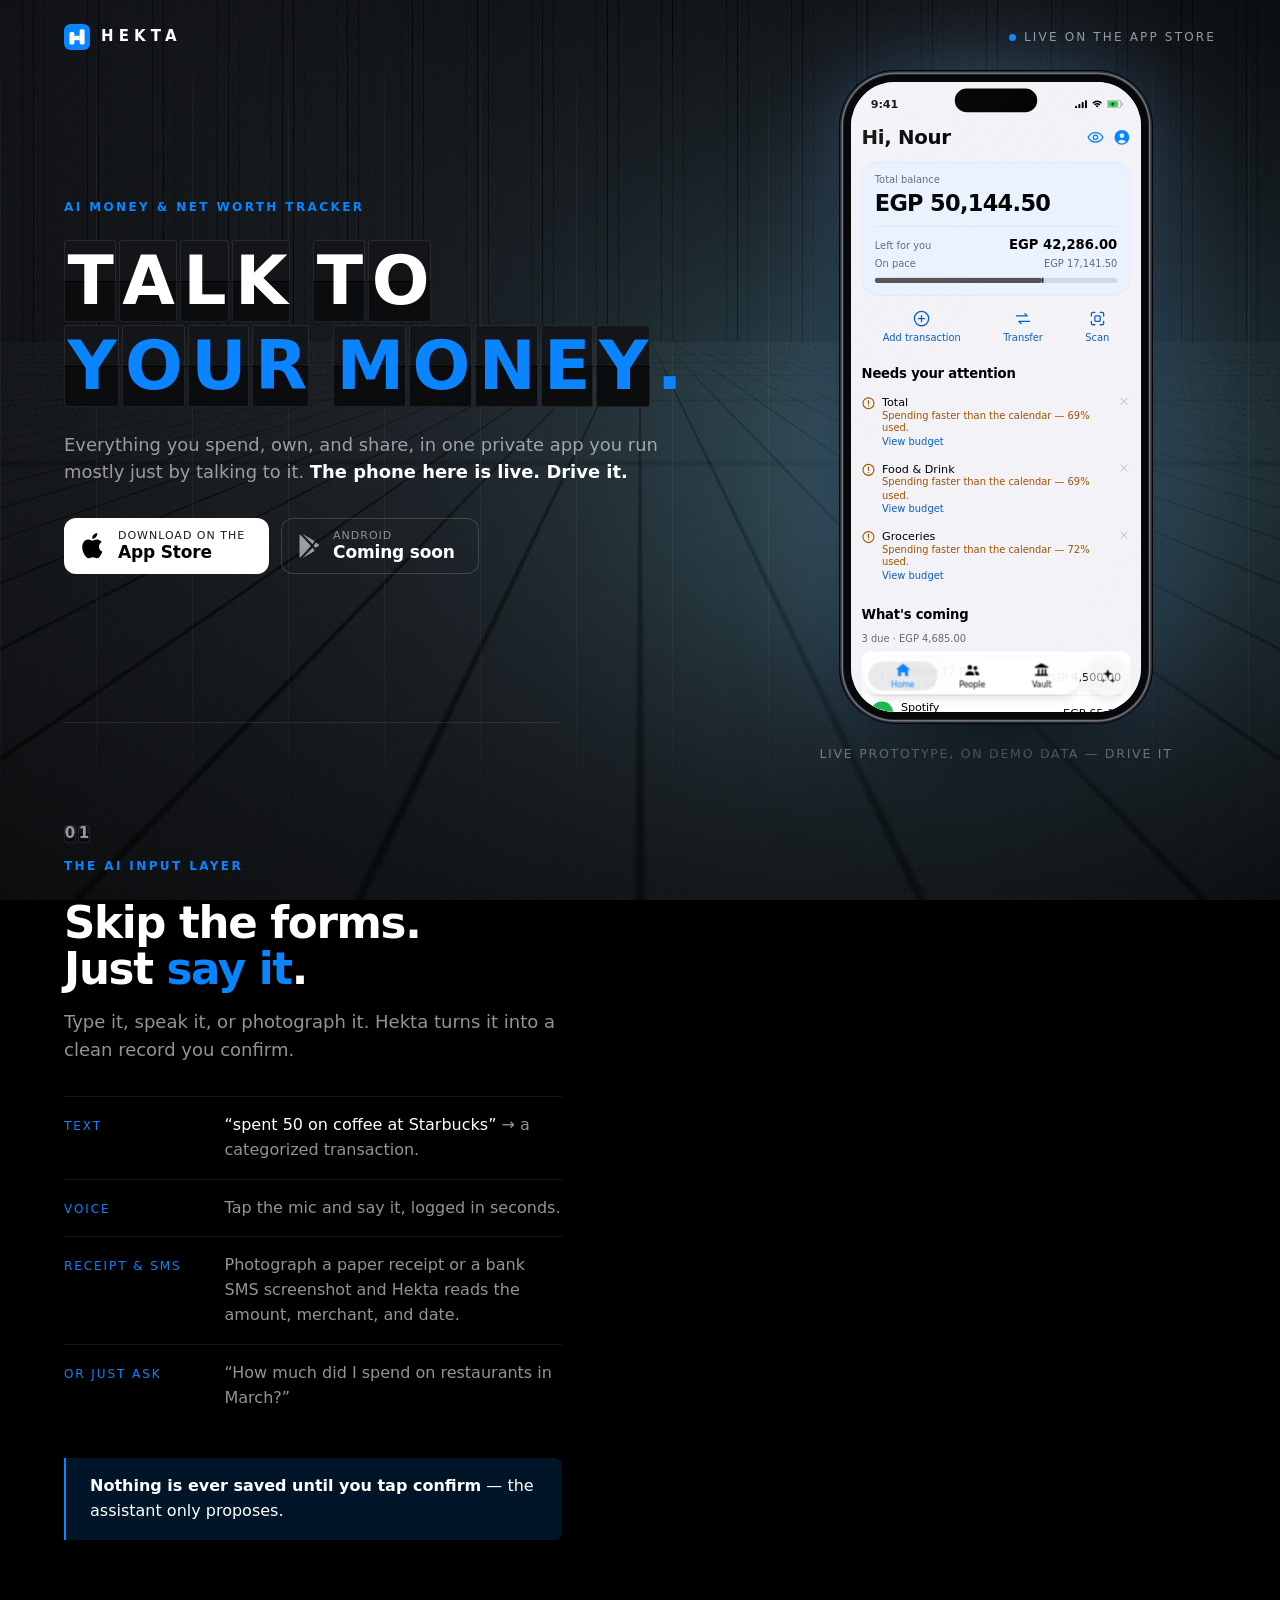
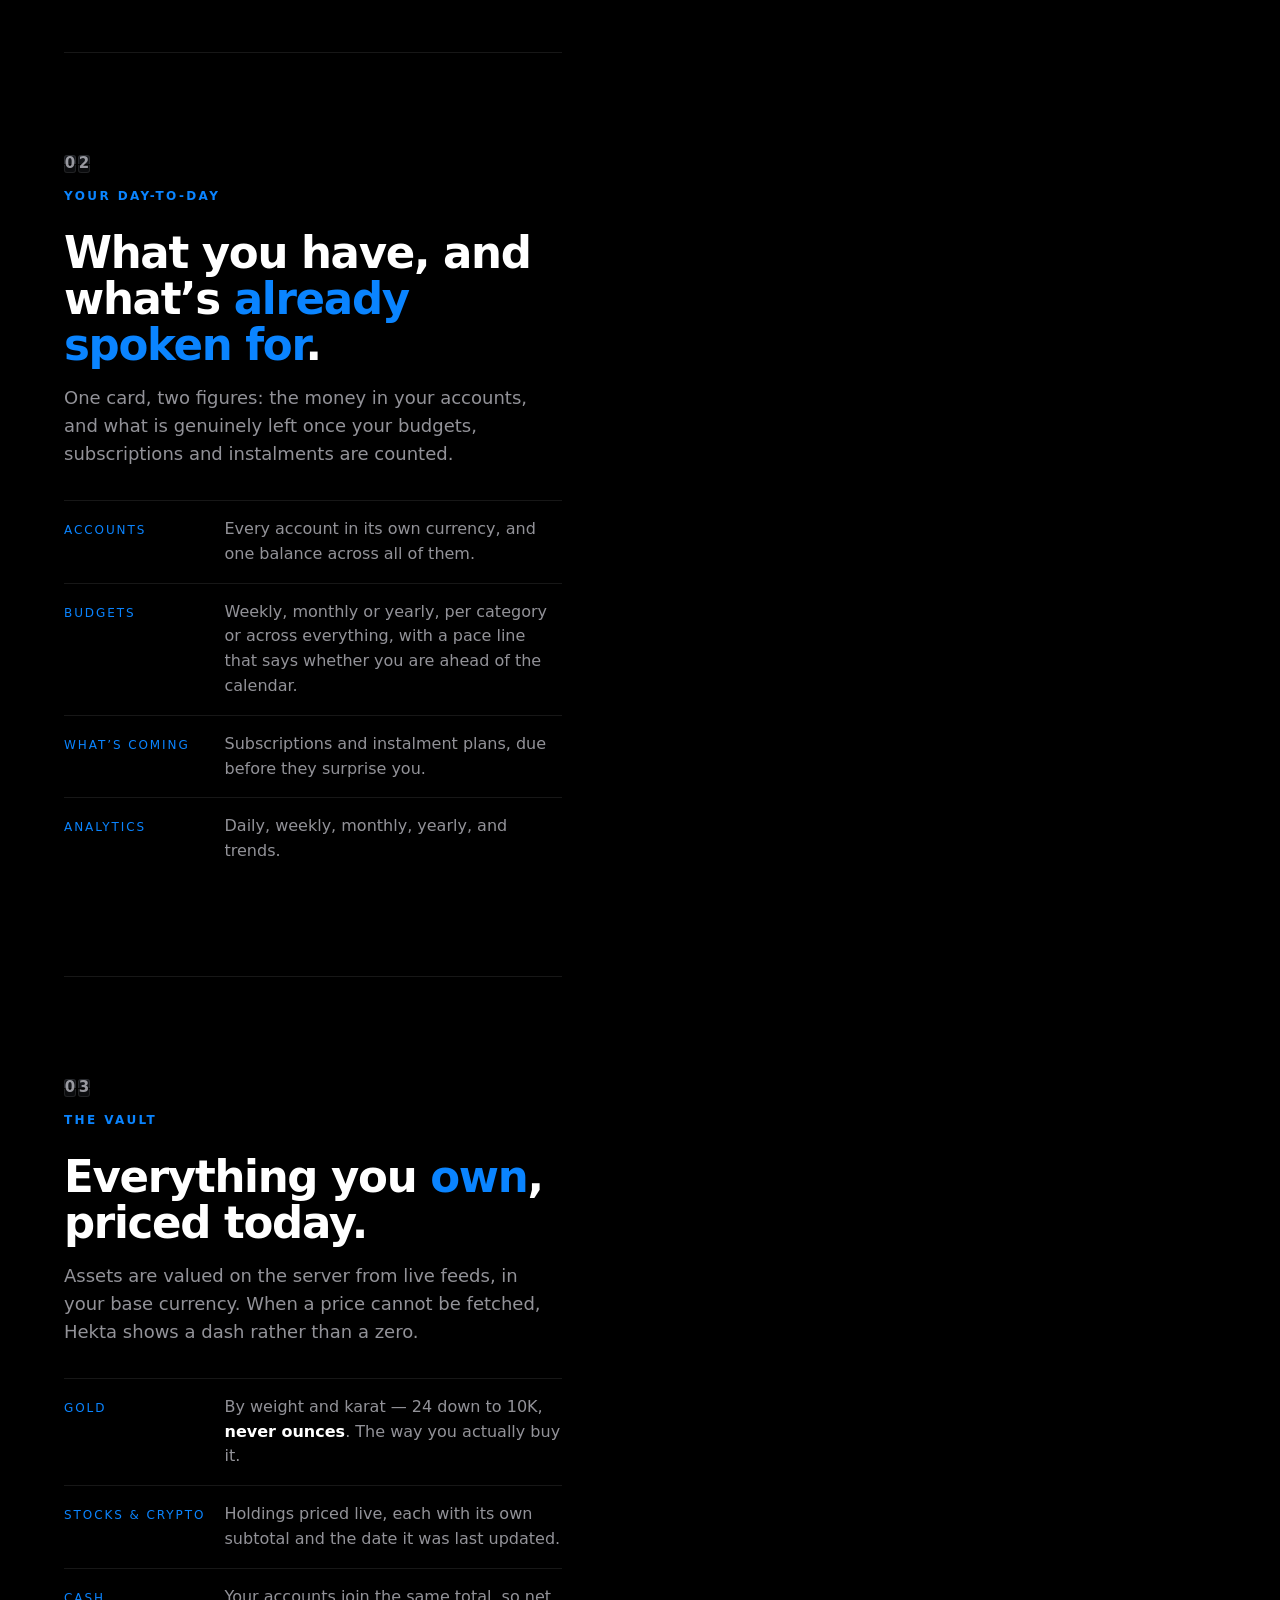
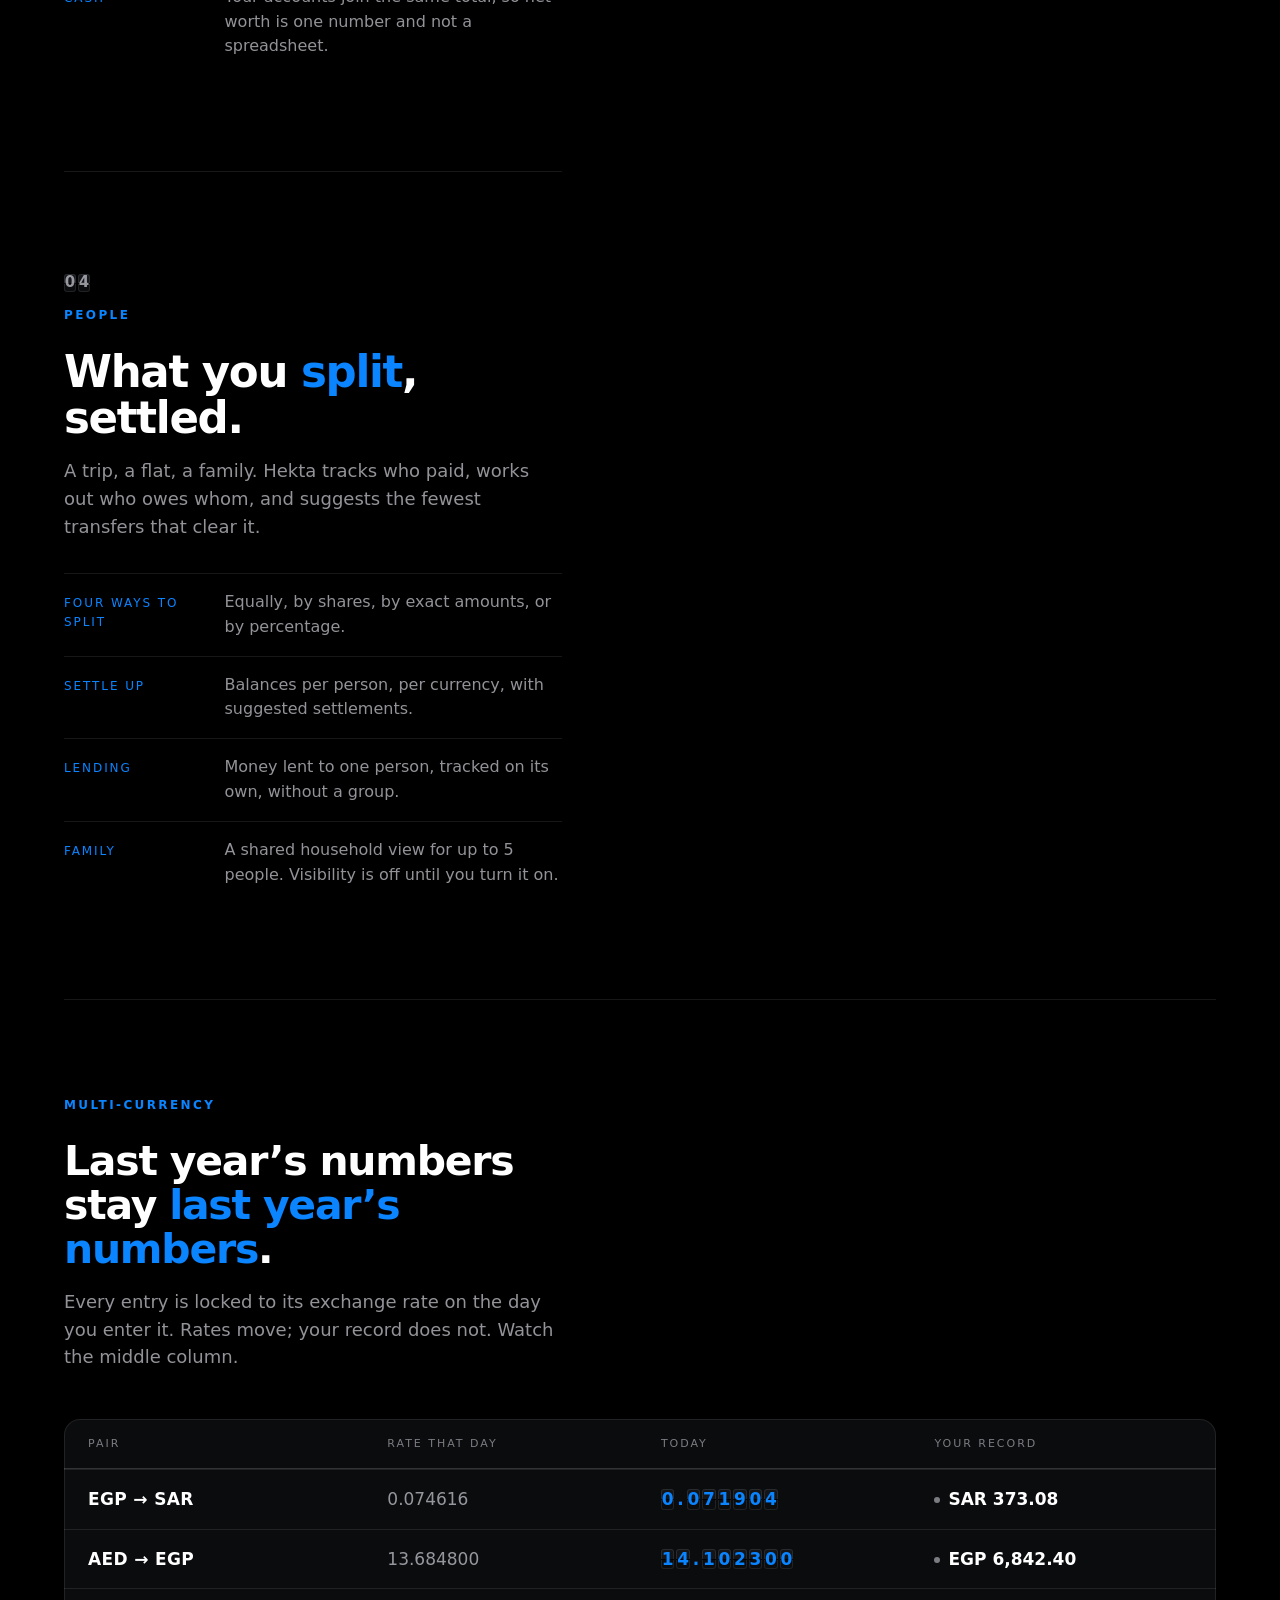
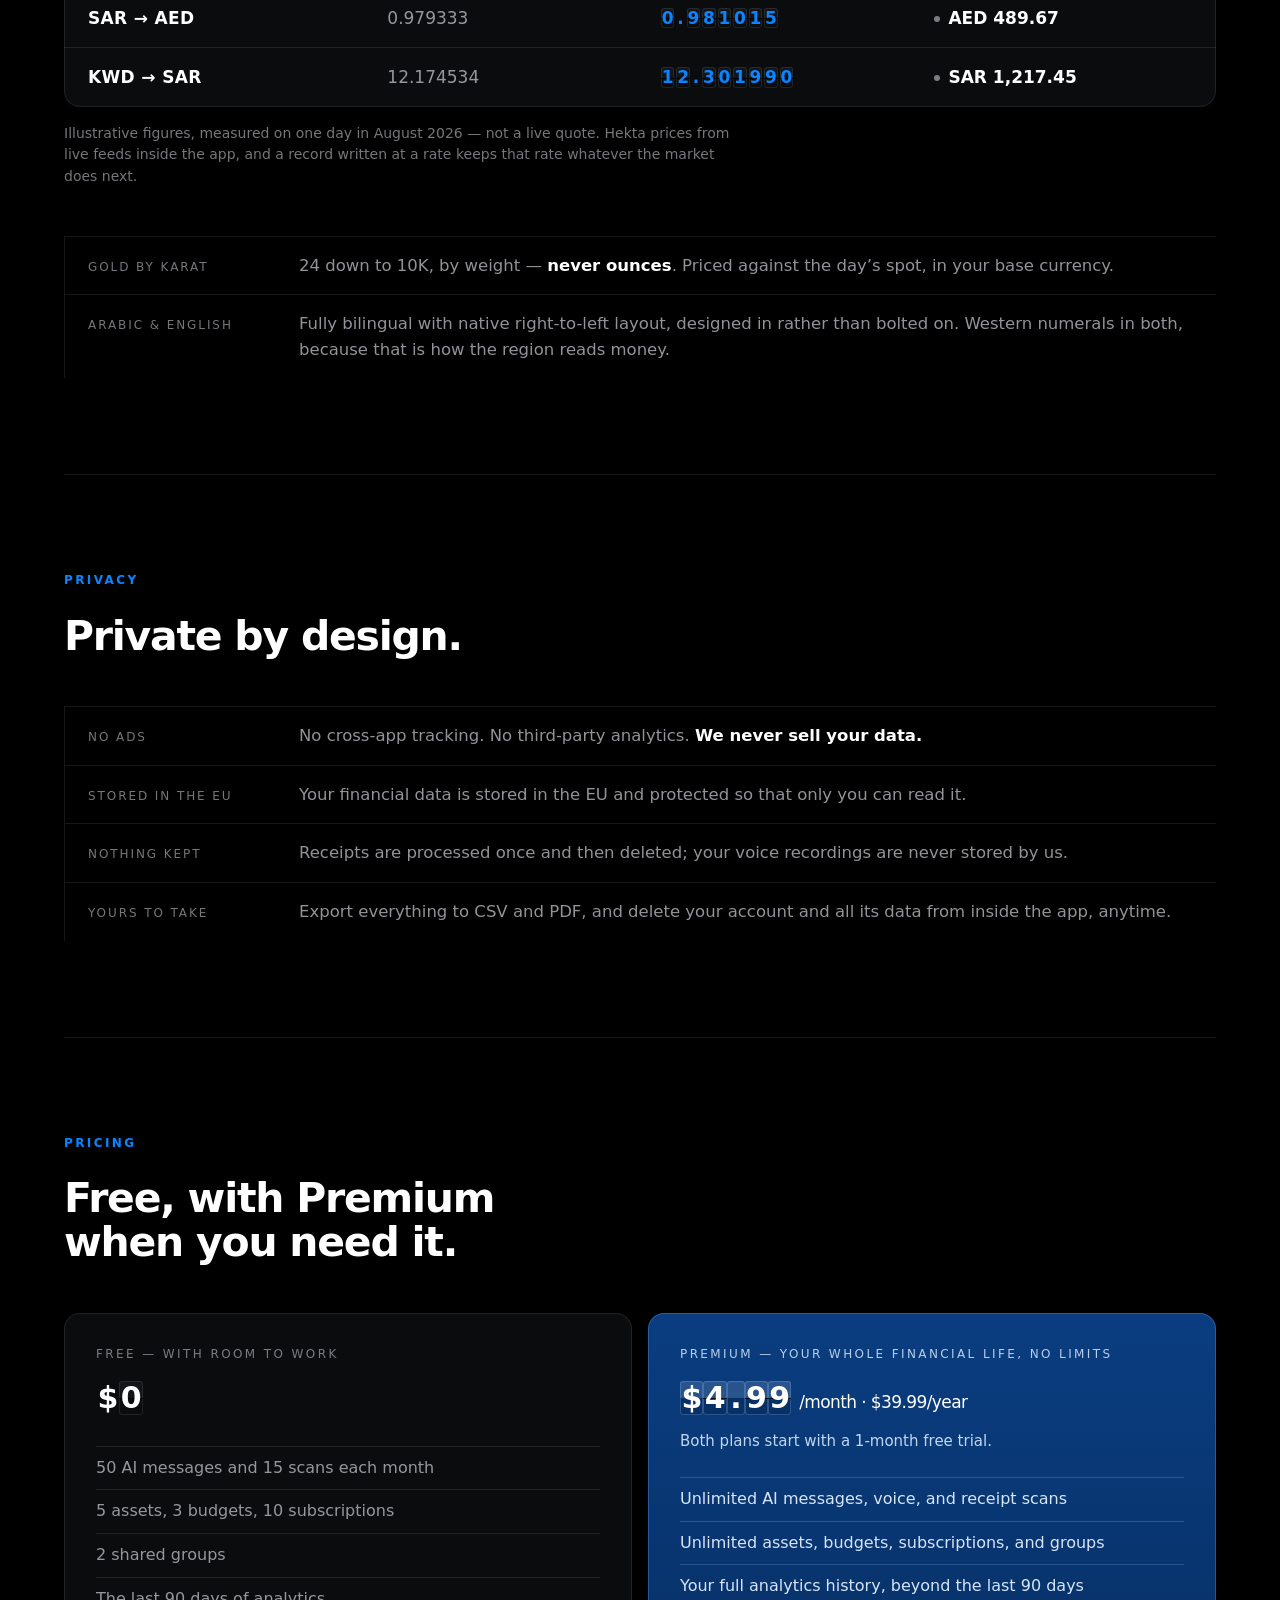
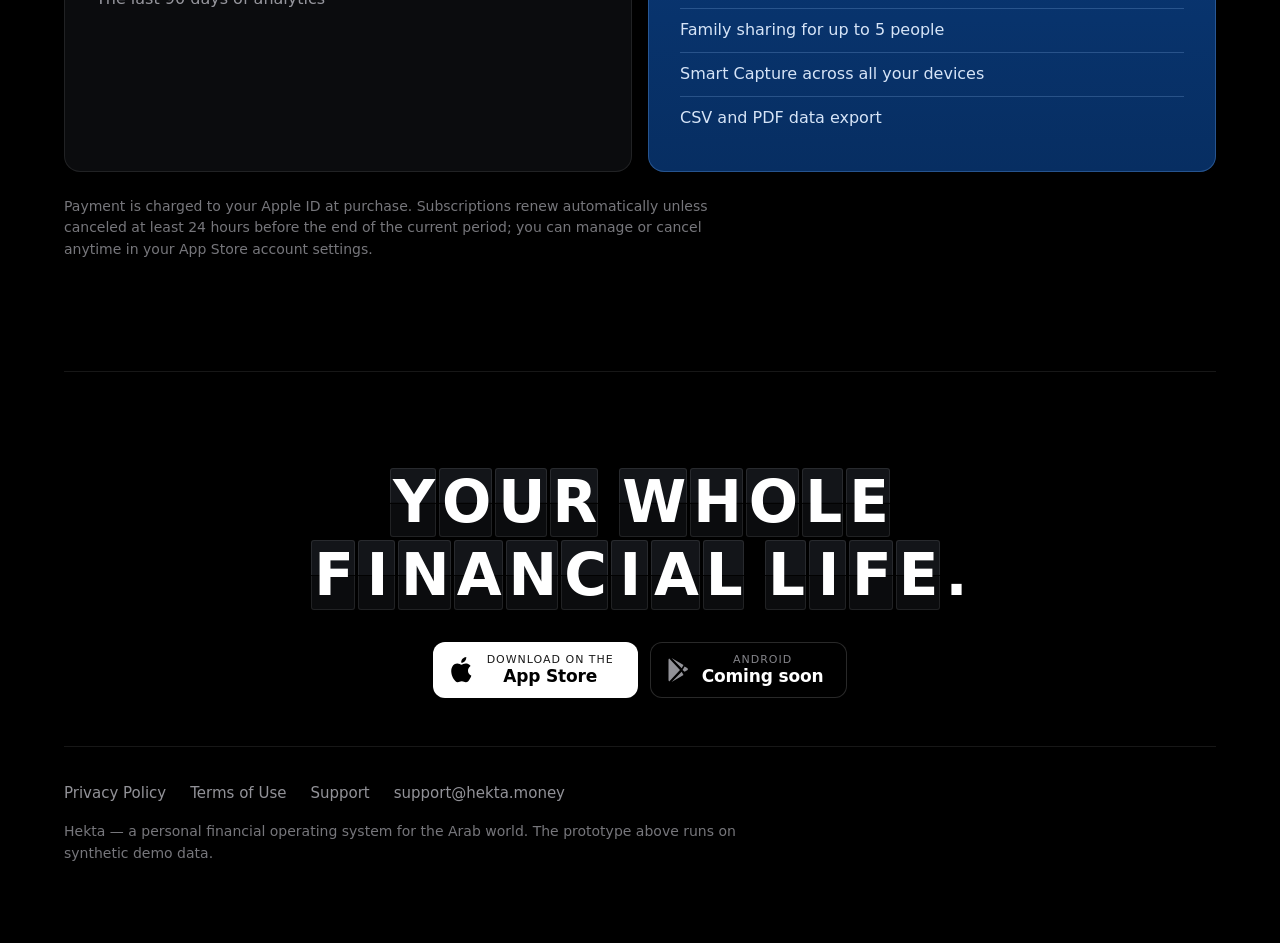
==== index.html @ b8cf731d "The hekta.money marketing site Static build of the landing page: the rate-board stage, the WebGL env" ====
<!DOCTYPE html>
<html lang="en" dir="ltr">
<head>
<meta charset="utf-8">
<meta name="viewport" content="width=device-width, initial-scale=1, viewport-fit=cover">
<title>Hekta — AI money &amp; net worth tracker</title>
<meta name="description" content="Log money by text, voice, or receipt scan. Track spending, gold, stocks, crypto, and net worth in one private app — bilingual Arabic &amp; English, no ads, no tracking.">
<meta name="theme-color" content="#000000">
<link rel="canonical" href="https://hekta.money/">

<!-- The mark is drawn, not linked: coordinates measured off assets/hekta-appicon-1024.png
     (stems 214,317 195x493 and 616,203 194x607 — the right stem really is 114 units
     taller than the left; that asymmetry is the mark, do not "fix" it). -->
<link rel="icon" type="image/svg+xml" href="data:image/svg+xml,%3Csvg xmlns="http://www.w3.org/2000/svg" viewBox="0 0 1024 1024"%3E%3Crect width="1024" height="1024" rx="228" fill="%230A84FF"/%3E%3Cg fill="%23fff"%3E%3Crect x="214" y="317" width="195" height="493" rx="66"/%3E%3Crect x="616" y="203" width="194" height="607" rx="66"/%3E%3Crect x="404" y="466" width="216" height="172"/%3E%3C/g%3E%3C/svg%3E">
<link rel="apple-touch-icon" href="apple-touch-icon.png">

<meta property="og:type" content="website">
<meta property="og:site_name" content="Hekta">
<meta property="og:url" content="https://hekta.money/">
<meta property="og:title" content="Hekta — AI money &amp; net worth tracker">
<meta property="og:description" content="Everything you spend, own, and share, in one private app you run mostly just by talking to it.">
<meta property="og:image" content="https://hekta.money/og.png">
<meta property="og:image:width" content="1200">
<meta property="og:image:height" content="630">
<meta property="og:image:alt" content="Talk to your money — Hekta, on the App Store.">
<meta name="twitter:card" content="summary_large_image">

<link rel="stylesheet" href="tokens.css">
<link rel="stylesheet" href="styles.css">
<link rel="stylesheet" href="app.css">
</head>
<body>
<!--
  THESIS: the phone stands inside a place, not in a void. This page refuses the fintech
  default — a device floating over one blue glow above three feature cards.
  OWN-WORLD: a currency rate board. Near-black metal, engraved column rules, split-flap
  cells, one blue (#0A84FF) owning whole bands. One typeface: the system stack; the
  signage voice comes from cell geometry, not a display face.
  STORY: this is a money app you run by talking to it — drive it here, then install it.
  FIRST VIEWPORT: board ground; flap headline resolving once, top-left; the live phone
  centre-right, lighting the board it stands on; App Store link and an inert Google Play
  plate beneath the headline.
  FORM: rate board, #2 of seven derived worlds; owner-pinned after declining a menu.
  FINISH: unreviewed and undocumented is unfinished; this build ends with the finish
  review, the verdict, and DESIGN.md.
-->

<a class="skip" href="#main">Skip to content</a>

<div class="stage" aria-hidden="true">
  <canvas class="stage__canvas" id="stage-canvas"></canvas>
  <div class="stage__rules"></div>
</div>

<div class="page">
<header class="wrap masthead">
  <span class="wordmark"><svg class="mark" width="26" height="26" viewBox="0 0 1024 1024" aria-hidden="true"><rect width="1024" height="1024" rx="228" fill="#0A84FF"/><g fill="#fff"><rect x="214" y="317" width="195" height="493" rx="66"/><rect x="616" y="203" width="194" height="607" rx="66"/><rect x="404" y="466" width="216" height="172"/></g></svg>Hekta</span>
  <span class="masthead__meta"><span class="live-dot"></span>Live on the App Store</span>
</header>

<main id="main">

  <!-- ── the showcase: hero copy + story, with the phone sticky beside it ── -->
  <section class="wrap showcase">

    <div class="hero-block">
      <p class="eyebrow">AI money &amp; net worth tracker</p>

      <h1 class="flap">
        <span class="flap__line">TALK TO</span>
        <span class="flap__line" data-accent-from="0">YOUR MONEY.</span>
      </h1>

      <p class="hero__lede">
        Everything you spend, own, and share, in one private app you run mostly just by
        talking to it. <strong>The phone here is live. Drive it.</strong>
      </p>

      <div class="plates">
        <a class="plate plate--store" href="https://apps.apple.com/app/id6778138657">
          <svg width="26" height="30" viewBox="0 0 24 28" fill="currentColor" aria-hidden="true"><path d="M17.6 14.8c0-3 2.4-4.4 2.5-4.5-1.4-2-3.5-2.3-4.2-2.3-1.8-.2-3.5 1-4.4 1s-2.3-1-3.8-1c-2 0-3.8 1.1-4.8 2.9-2 3.5-.5 8.8 1.5 11.7 1 1.4 2.1 3 3.6 2.9 1.5-.1 2-.9 3.8-.9s2.3.9 3.8.9c1.6 0 2.6-1.4 3.5-2.9 1.1-1.6 1.6-3.2 1.6-3.3-.1 0-3.1-1.2-3.1-4.5ZM14.8 5.6c.8-1 1.3-2.4 1.2-3.8-1.2 0-2.7.8-3.5 1.8-.8.9-1.4 2.3-1.2 3.7 1.3.1 2.7-.7 3.5-1.7Z"/></svg>
          <span><span class="plate__sub">Download on the</span><span class="plate__main">App Store</span></span>
        </a>
        <span class="plate plate--soon">
          <svg width="24" height="26" viewBox="0 0 24 26" fill="currentColor" aria-hidden="true"><path d="M3.2 1.6a1.6 1.6 0 0 0-.7 1.3v20.2c0 .5.3 1 .7 1.3L14 13 3.2 1.6Zm12.5 9.7L5.6 1.1l11.9 6.8-1.8 3.4Zm0 3.4 1.8 3.4-11.9 6.8 10.1-10.2Zm2.9-5.3 2.6 1.5c.9.5.9 1.9 0 2.4l-2.6 1.5L16.6 13l2-3.6Z"/></svg>
          <span><span class="plate__sub">Android</span><span class="plate__main">Coming soon</span></span>
        </span>
      </div>
    </div>


    <div class="showcase__story">

      <!-- 01 — the AI input layer -->
      <section class="story" id="talk" data-screen="assistant">
        <span class="story__no" data-flap>01</span>
        <p class="story__eyebrow">The AI input layer</p>
        <h2>Skip the forms.<br>Just <em>say it</em>.</h2>
        <p class="story__lede">
          Type it, speak it, or photograph it. Hekta turns it into a clean record you confirm.
        </p>
        <ul class="entries">
          <li>
            <dfn>Text</dfn>
            <p><span class="quote">&#8220;spent 50 on coffee at Starbucks&#8221;</span> &#8594; a categorized transaction.</p>
          </li>
          <li>
            <dfn>Voice</dfn>
            <p>Tap the mic and say it, logged in seconds.</p>
          </li>
          <li>
            <dfn>Receipt &amp; SMS</dfn>
            <p>Photograph a paper receipt or a bank SMS screenshot and Hekta reads the amount, merchant, and date.</p>
          </li>
          <li>
            <dfn>Or just ask</dfn>
            <p>&#8220;How much did I spend on restaurants in March?&#8221;</p>
          </li>
        </ul>
        <p class="pin"><strong>Nothing is ever saved until you tap confirm</strong> &mdash; the assistant only proposes.</p>
      </section>

      <!-- 02 — daily money -->
      <section class="story" id="daily" data-screen="home">
        <span class="story__no" data-flap>02</span>
        <p class="story__eyebrow">Your day-to-day</p>
        <h2>What you have, and what&#8217;s <em>already spoken for</em>.</h2>
        <p class="story__lede">
          One card, two figures: the money in your accounts, and what is genuinely left once
          your budgets, subscriptions and instalments are counted.
        </p>
        <ul class="entries">
          <li>
            <dfn>Accounts</dfn>
            <p>Every account in its own currency, and one balance across all of them.</p>
          </li>
          <li>
            <dfn>Budgets</dfn>
            <p>Weekly, monthly or yearly, per category or across everything, with a pace line that says whether you are ahead of the calendar.</p>
          </li>
          <li>
            <dfn>What&#8217;s coming</dfn>
            <p>Subscriptions and instalment plans, due before they surprise you.</p>
          </li>
          <li>
            <dfn>Analytics</dfn>
            <p>Daily, weekly, monthly, yearly, and trends.</p>
          </li>
        </ul>
      </section>

      <!-- 03 — net worth -->
      <section class="story" id="own" data-screen="vault">
        <span class="story__no" data-flap>03</span>
        <p class="story__eyebrow">The Vault</p>
        <h2>Everything you <em>own</em>, priced today.</h2>
        <p class="story__lede">
          Assets are valued on the server from live feeds, in your base currency. When a price
          cannot be fetched, Hekta shows a dash rather than a zero.
        </p>
        <ul class="entries">
          <li>
            <dfn>Gold</dfn>
            <p>By weight and karat &mdash; 24 down to 10K, <strong>never ounces</strong>. The way you actually buy it.</p>
          </li>
          <li>
            <dfn>Stocks &amp; crypto</dfn>
            <p>Holdings priced live, each with its own subtotal and the date it was last updated.</p>
          </li>
          <li>
            <dfn>Cash</dfn>
            <p>Your accounts join the same total, so net worth is one number and not a spreadsheet.</p>
          </li>
        </ul>
      </section>

      <!-- 04 — shared -->
      <section class="story" id="split" data-screen="people">
        <span class="story__no" data-flap>04</span>
        <p class="story__eyebrow">People</p>
        <h2>What you <em>split</em>, settled.</h2>
        <p class="story__lede">
          A trip, a flat, a family. Hekta tracks who paid, works out who owes whom, and
          suggests the fewest transfers that clear it.
        </p>
        <ul class="entries">
          <li>
            <dfn>Four ways to split</dfn>
            <p>Equally, by shares, by exact amounts, or by percentage.</p>
          </li>
          <li>
            <dfn>Settle up</dfn>
            <p>Balances per person, per currency, with suggested settlements.</p>
          </li>
          <li>
            <dfn>Lending</dfn>
            <p>Money lent to one person, tracked on its own, without a group.</p>
          </li>
          <li>
            <dfn>Family</dfn>
            <p>A shared household view for up to 5 people. Visibility is off until you turn it on.</p>
          </li>
        </ul>
      </section>

    </div>

    <div class="showcase__device">
      <div class="device-mount">
        <div class="device">
          <div class="device__screen">
            <div class="app" id="app">
              <noscript>
                <p style="padding:24px;font-size:15px;line-height:1.5">
                  The interactive prototype needs JavaScript. Hekta itself does not.
                  <a href="https://apps.apple.com/app/id6778138657">Download it from the App Store</a>.
                </p>
              </noscript>
            </div>
            <div class="device__gloss"></div>
          </div>
        </div>
      </div>
      <p class="device__caption" id="device-caption">Live prototype — tap the tabs</p>
    </div>

  </section>

  <!-- ── the rate board ──────────────────────────────────────────────────────
       The one product rule nothing else on this page can show: a record keeps the
       rate it was written at. The pairs and their values are the real measured
       results from the 2026-08-17 triangulation fix recorded in CLAUDE.md — one
       day's measurements, not a feed, which the caption says out loud. -->
  <section class="wrap band board" id="rates">
    <div class="band__head">
      <p class="kicker">Multi-currency</p>
      <h2>Last year&#8217;s numbers stay <em>last year&#8217;s numbers</em>.</h2>
      <p class="band__lede">
        Every entry is locked to its exchange rate on the day you enter it. Rates move;
        your record does not. Watch the middle column.
      </p>
    </div>

    <div class="rateboard" role="table" aria-label="How a locked rate behaves when the market moves">
      <div class="rateboard__head" role="row">
        <span role="columnheader">Pair</span>
        <span role="columnheader">Rate that day</span>
        <span role="columnheader">Today</span>
        <span role="columnheader">Your record</span>
      </div>

      <div class="raterow" role="row">
        <span class="raterow__pair" role="cell">EGP &#8594; SAR</span>
        <span class="raterow__then" role="cell">0.074616</span>
        <span class="raterow__now" role="cell" data-flap data-flap-to="0.071904">0.074616</span>
        <span class="raterow__rec" role="cell">SAR 373.08</span>
      </div>
      <div class="raterow" role="row">
        <span class="raterow__pair" role="cell">AED &#8594; EGP</span>
        <span class="raterow__then" role="cell">13.684800</span>
        <span class="raterow__now" role="cell" data-flap data-flap-to="14.102300">13.684800</span>
        <span class="raterow__rec" role="cell">EGP 6,842.40</span>
      </div>
      <div class="raterow" role="row">
        <span class="raterow__pair" role="cell">SAR &#8594; AED</span>
        <span class="raterow__then" role="cell">0.979333</span>
        <span class="raterow__now" role="cell" data-flap data-flap-to="0.981015">0.979333</span>
        <span class="raterow__rec" role="cell">AED 489.67</span>
      </div>
      <div class="raterow" role="row">
        <span class="raterow__pair" role="cell">KWD &#8594; SAR</span>
        <span class="raterow__then" role="cell">12.174534</span>
        <span class="raterow__now" role="cell" data-flap data-flap-to="12.301990">12.174534</span>
        <span class="raterow__rec" role="cell">SAR 1,217.45</span>
      </div>
    </div>

    <p class="fine rateboard__note">
      Illustrative figures, measured on one day in August 2026 &mdash; not a live quote.
      Hekta prices from live feeds inside the app, and a record written at a rate keeps
      that rate whatever the market does next.
    </p>

    <ul class="ledger ledger--tight">
      <li>
        <dfn>Gold by karat</dfn>
        <p>24 down to 10K, by weight &mdash; <strong>never ounces</strong>. Priced against the day&#8217;s spot, in your base currency.</p>
      </li>
      <li>
        <dfn>Arabic &amp; English</dfn>
        <p>Fully bilingual with native right-to-left layout, designed in rather than bolted on. Western numerals in both, because that is how the region reads money.</p>
      </li>
    </ul>
  </section>

  <!-- ── privacy ─────────────────────────────────────────────────────────── -->
  <section class="wrap band" id="privacy">
    <div class="band__head">
      <p class="kicker">Privacy</p>
      <h2>Private by design.</h2>
    </div>
    <ul class="ledger">
      <li>
        <dfn>No ads</dfn>
        <p>No cross-app tracking. No third-party analytics. <strong>We never sell your data.</strong></p>
      </li>
      <li>
        <dfn>Stored in the EU</dfn>
        <p>Your financial data is stored in the EU and protected so that only you can read it.</p>
      </li>
      <li>
        <dfn>Nothing kept</dfn>
        <p>Receipts are processed once and then deleted; your voice recordings are never stored by us.</p>
      </li>
      <li>
        <dfn>Yours to take</dfn>
        <p>Export everything to CSV and PDF, and delete your account and all its data from inside the app, anytime.</p>
      </li>
    </ul>
  </section>

  <!-- ── pricing ─────────────────────────────────────────────────────────── -->
  <section class="wrap band" id="pricing">
    <div class="band__head">
      <p class="kicker">Pricing</p>
      <h2>Free, with Premium when you need it.</h2>
    </div>
    <div class="tiers">
      <div class="tier">
        <p class="tier__name">Free — with room to work</p>
        <p class="tier__price"><span data-flap>$0</span></p>
        <ul>
          <li>50 AI messages and 15 scans each month</li>
          <li>5 assets, 3 budgets, 10 subscriptions</li>
          <li>2 shared groups</li>
          <li>The last 90 days of analytics</li>
        </ul>
      </div>
      <div class="tier tier--paid">
        <p class="tier__name">Premium — your whole financial life, no limits</p>
        <p class="tier__price"><span data-flap>$4.99</span><span class="tier__period">/month &#183; $39.99/year</span></p>
        <p class="tier__note">Both plans start with a 1-month free trial.</p>
        <ul>
          <li>Unlimited AI messages, voice, and receipt scans</li>
          <li>Unlimited assets, budgets, subscriptions, and groups</li>
          <li>Your full analytics history, beyond the last 90 days</li>
          <li>Family sharing for up to 5 people</li>
          <li>Smart Capture across all your devices</li>
          <li>CSV and PDF data export</li>
        </ul>
      </div>
    </div>
    <p class="fine">
      Payment is charged to your Apple ID at purchase. Subscriptions renew automatically unless
      canceled at least 24 hours before the end of the current period; you can manage or cancel
      anytime in your App Store account settings.
    </p>
  </section>

  <!-- ── close ───────────────────────────────────────────────────────────── -->
  <section class="wrap close-band">
    <h2 class="flap">
      <span class="flap__line">YOUR WHOLE</span>
      <span class="flap__line">FINANCIAL LIFE.</span>
    </h2>
    <div class="plates">
      <a class="plate plate--store" href="https://apps.apple.com/app/id6778138657">
        <svg width="26" height="30" viewBox="0 0 24 28" fill="currentColor" aria-hidden="true"><path d="M17.6 14.8c0-3 2.4-4.4 2.5-4.5-1.4-2-3.5-2.3-4.2-2.3-1.8-.2-3.5 1-4.4 1s-2.3-1-3.8-1c-2 0-3.8 1.1-4.8 2.9-2 3.5-.5 8.8 1.5 11.7 1 1.4 2.1 3 3.6 2.9 1.5-.1 2-.9 3.8-.9s2.3.9 3.8.9c1.6 0 2.6-1.4 3.5-2.9 1.1-1.6 1.6-3.2 1.6-3.3-.1 0-3.1-1.2-3.1-4.5ZM14.8 5.6c.8-1 1.3-2.4 1.2-3.8-1.2 0-2.7.8-3.5 1.8-.8.9-1.4 2.3-1.2 3.7 1.3.1 2.7-.7 3.5-1.7Z"/></svg>
        <span><span class="plate__sub">Download on the</span><span class="plate__main">App Store</span></span>
      </a>
      <span class="plate plate--soon">
        <svg width="24" height="26" viewBox="0 0 24 26" fill="currentColor" aria-hidden="true"><path d="M3.2 1.6a1.6 1.6 0 0 0-.7 1.3v20.2c0 .5.3 1 .7 1.3L14 13 3.2 1.6Zm12.5 9.7L5.6 1.1l11.9 6.8-1.8 3.4Zm0 3.4 1.8 3.4-11.9 6.8 10.1-10.2Zm2.9-5.3 2.6 1.5c.9.5.9 1.9 0 2.4l-2.6 1.5L16.6 13l2-3.6Z"/></svg>
        <span><span class="plate__sub">Android</span><span class="plate__main">Coming soon</span></span>
      </span>
    </div>
  </section>

</main>

<footer class="wrap site-footer">
  <ul class="footer-links">
    <li><a href="https://legal.hekta.money/privacy/">Privacy Policy</a></li>
    <li><a href="https://legal.hekta.money/terms/">Terms of Use</a></li>
    <li><a href="https://legal.hekta.money/support/">Support</a></li>
    <li><a href="mailto:support@hekta.money">support@hekta.money</a></li>
  </ul>
  <p class="fine">
    Hekta — a personal financial operating system for the Arab world.
    The prototype above runs on synthetic demo data.
  </p>
</footer>
</div>

<script src="stage.js" defer></script>
<script src="board.js" defer></script>
<script src="prototype.js" defer></script>
</body>
</html>
---- tokens.css ----
/* GENERATED by scripts/landing-tokens.mjs — do not hand-edit.
   Source: src/design/tokens.ts (22 light / 22 dark keys).
   Regenerate:  node scripts/landing-tokens.mjs */

:root {
  --app-background: #F2F2F7;
  --app-surface: #FFFFFF;
  --app-surface-elevated: #FFFFFF;
  --app-text-primary: #000000;
  --app-text-secondary: rgba(60,60,67,0.75);
  --app-text-tertiary: rgba(60,60,67,0.30);
  --app-text-on-accent: #FFFFFF;
  --app-border: rgba(60,60,67,0.18);
  --app-separator: rgba(60,60,67,0.10);
  --app-accent: #0A84FF;
  --app-accent-muted: rgba(10,132,255,0.15);
  --app-accent-fill: #0860C2;
  --app-accent-text: #0860C2;
  --app-success: #0E7A32;
  --app-warning: #A05300;
  --app-warning-muted: rgba(255,159,10,0.15);
  --app-danger: #D70015;
  --app-danger-fill: #D70015;
  --app-danger-muted: rgba(255,59,48,0.12);
  --app-info: #007098;
  --app-glass-tint-neutral: rgba(255,255,255,0.06);
  --app-glass-tint-accent: rgba(10,132,255,0.12);

  /* dark palette, unused by the phone frame today — see the script's header */
  --app-dark-background: #000000;
  --app-dark-surface: #1C1C1E;
  --app-dark-surface-elevated: #2C2C2E;
  --app-dark-text-primary: #FFFFFF;
  --app-dark-text-secondary: rgba(235,235,245,0.60);
  --app-dark-text-tertiary: rgba(235,235,245,0.30);
  --app-dark-text-on-accent: #FFFFFF;
  --app-dark-border: rgba(84,84,88,0.65);
  --app-dark-separator: rgba(84,84,88,0.35);
  --app-dark-accent: #0A84FF;
  --app-dark-accent-muted: rgba(10,132,255,0.25);
  --app-dark-accent-fill: #0860C2;
  --app-dark-accent-text: #0A84FF;
  --app-dark-success: #30D158;
  --app-dark-warning: #FF9F0A;
  --app-dark-warning-muted: rgba(255,159,10,0.22);
  --app-dark-danger: #FF453A;
  --app-dark-danger-fill: #D70015;
  --app-dark-danger-muted: rgba(255,69,58,0.20);
  --app-dark-info: #64D2FF;
  --app-dark-glass-tint-neutral: rgba(255,255,255,0.04);
  --app-dark-glass-tint-accent: rgba(10,132,255,0.20);

  /* radii — src/design/tokens.ts `radii` */
  --app-r-none: 0px;
  --app-r-sm: 6px;
  --app-r-md: 10px;
  --app-r-lg: 14px;
  --app-r-xl: 20px;
  --app-r-2xl: 28px;
  --app-r-pill: 999px;
}
---- styles.css ----
/* Hekta — the rate board.
   One typeface (the system stack); the signage character comes from the board's
   cell geometry, not from a downloaded display face. Logical properties only, so
   the Arabic pass is a content job rather than a re-layout. */

:root {
  --ink:        #FFFFFF;
  /* Measured, not guessed. --ink-3 started at 0.38 and read 3.03:1 on #000 — sub-AA
     while carrying the section numbers, the ledger labels and the legal text, all of
     which mean something. 0.50 is the lowest alpha that clears 4.5:1 against all
     three grounds this page uses: #000, the lit stage (~#161D2A) and --plate. */
  --ink-2:      rgba(235,235,245,0.62);   /*  6.76:1 on #000 · 6.23:1 on the lit stage */
  --ink-3:      rgba(235,235,245,0.50);   /*  4.61:1 on #000 · 4.52:1 on the lit stage */
  --ground:     #000000;
  --plate:      #0B0C0E;                  /* the board's own metal */
  --plate-2:    #131519;                  /* a flap cell's upper half */
  --rule:       rgba(255,255,255,0.09);
  --rule-2:     rgba(255,255,255,0.16);
  --accent:     #0A84FF;                  /*  5.76:1 on #000 — AA as text on this page */
  --accent-fill:#0860C2;                  /*  white on it = 6.07:1 */
  --accent-dim: rgba(10,132,255,0.16);

  --s1: 4px; --s2: 8px; --s3: 12px; --s4: 16px; --s5: 24px;
  --s6: 32px; --s7: 48px; --s8: 64px; --s9: 96px; --s10: 144px;

  --ui: -apple-system, BlinkMacSystemFont, "SF Pro Text", "Helvetica Neue", system-ui, sans-serif;
  --measure: 58ch;
  --gutter: clamp(20px, 5vw, 72px);

  color-scheme: dark;
}

*, *::before, *::after { box-sizing: border-box; }
html { -webkit-text-size-adjust: 100%; scroll-behavior: smooth; }
@media (prefers-reduced-motion: reduce) { html { scroll-behavior: auto; } }

body {
  margin: 0;
  background: var(--ground);
  color: var(--ink);
  font-family: var(--ui);
  font-size: 17px;
  line-height: 1.55;
  overflow-x: hidden;
}

img, svg { max-inline-size: 100%; block-size: auto; }
:focus-visible { outline: 2px solid var(--accent); outline-offset: 3px; border-radius: 4px; }

/* ── the stage ─────────────────────────────────────────────────────────────
   A WebGL canvas paints the receding engraved plane and the light the phone
   spills on it. The gradient underneath is the whole fallback: no canvas, no
   JS, or reduce-motion, and the page still stands in a lit room. */
.stage {
  position: fixed;
  inset: 0;
  z-index: 0;
  background:
    radial-gradient(70% 55% at 70% 42%, rgba(16,22,33,0.85) 0%, rgba(0,0,0,0) 66%),
    radial-gradient(34% 28% at 72% 46%, rgba(10,132,255,0.13) 0%, rgba(0,0,0,0) 72%),
    var(--ground);
}
.stage__canvas { position: absolute; inset: 0; inline-size: 100%; block-size: 100%; display: block; }
.stage__rules {          /* the column rules, in CSS so they survive a dead canvas */
  position: absolute; inset: 0;
  background-image: repeating-linear-gradient(90deg,
    var(--rule) 0 1px, transparent 1px 96px);
  mask-image: linear-gradient(180deg, transparent 0, #000 18%, #000 66%, transparent 100%);
  -webkit-mask-image: linear-gradient(180deg, transparent 0, #000 18%, #000 66%, transparent 100%);
  opacity: 0.55;
}

/* ── page frame ───────────────────────────────────────────────────────────── */
.page { position: relative; z-index: 1; }
.wrap { inline-size: min(1240px, 100% - var(--gutter) * 2); margin-inline: auto; }

.skip {
  position: absolute; inset-block-start: -100px; inset-inline-start: var(--s4);
  z-index: 30; padding: var(--s3) var(--s4);
  background: var(--accent-fill); color: #fff; border-radius: var(--s2);
  text-decoration: none; font-weight: 600;
}
.skip:focus { inset-block-start: var(--s4); }

.masthead {
  display: flex; align-items: center; justify-content: space-between;
  gap: var(--s4); padding-block: var(--s5);
}
.wordmark {
  display: inline-flex; align-items: center; gap: 11px;
  font-size: 15px; font-weight: 700; letter-spacing: 0.34em;
  text-transform: uppercase; color: var(--ink);
}
.wordmark .mark { flex: none; border-radius: 6px; }
.masthead__meta {
  font-size: 12px; letter-spacing: 0.18em; text-transform: uppercase;
  color: var(--ink-2); font-variant-numeric: tabular-nums;
  display: flex; align-items: center; gap: var(--s2);
}
.live-dot {
  inline-size: 7px; block-size: 7px; border-radius: 50%;
  background: var(--accent); box-shadow: 0 0 0 0 rgba(10,132,255,0.55);
  animation: pulse 2.4s ease-out infinite;
}
@keyframes pulse {
  70%  { box-shadow: 0 0 0 7px rgba(10,132,255,0); }
  100% { box-shadow: 0 0 0 0 rgba(10,132,255,0); }
}

/* ── hero ─────────────────────────────────────────────────────────────────── */
.eyebrow {
  margin: 0 0 var(--s5);
  font-size: 12px; letter-spacing: 0.2em; text-transform: uppercase;
  color: var(--accent); font-weight: 600;
}

/* The headline is a bank of flap cells. Each character sits in its own cell so
   the board's geometry — not a display font — carries the signage voice. */
.flap { margin: 0; font-size: clamp(34px, 5.4vw, 68px); font-weight: 700;
        letter-spacing: -0.02em; line-height: 1; }
.flap__line { display: flex; gap: 3px; flex-wrap: wrap; }
.flap__line + .flap__line { margin-block-start: 3px; }
.flap__cell {
  position: relative;
  display: inline-flex; align-items: center; justify-content: center;
  min-inline-size: 0.64em; padding-inline: 0.05em;
  block-size: 1.2em;
  background: linear-gradient(180deg, var(--plate-2) 0 49.6%, var(--plate) 50.4% 100%);
  border-radius: 3px;
  box-shadow: inset 0 0 0 1px var(--rule);
  font-variant-numeric: tabular-nums;
  overflow: hidden;
}
.flap__cell::after {          /* the hinge */
  content: ""; position: absolute; inset-inline: 0; inset-block-start: 50%;
  block-size: 1px; background: rgba(0,0,0,0.85);
}
.flap__cell--space { background: none; box-shadow: none; min-inline-size: 0.26em; }
.flap__cell--space::after { display: none; }
/* Punctuation gets no cell at all. A real board carries glyphs on its flaps and
   paints separators on the frame; boxing a period both reads as a gap in the word
   and — on the light Premium plate — hides the period against its own fill. */
.flap__cell--tight {
  min-inline-size: 0.3em;
  background: none;
  box-shadow: none;
}
.flap__cell--tight::after { display: none; }
.flap__cell--accent { color: var(--accent); }
.flap__glyph { position: relative; z-index: 1; display: block; }

.hero__lede {
  margin: var(--s5) 0 0;
  max-inline-size: var(--measure);
  font-size: clamp(17px, 1.4vw, 19px);
  color: var(--ink-2);
}
.hero__lede strong { color: var(--ink); font-weight: 600; }

/* ── store plates ─────────────────────────────────────────────────────────── */
.plates { display: flex; flex-wrap: wrap; gap: var(--s3); margin-block-start: var(--s6); }
.plate {
  display: inline-flex; align-items: center; gap: var(--s3);
  padding: 12px var(--s5) 12px var(--s4);
  border-radius: var(--s3);
  text-decoration: none;
  font-family: var(--ui);
  line-height: 1.15;
}
.plate svg { flex: none; }
.plate__sub { display: block; font-size: 11px; letter-spacing: 0.09em; text-transform: uppercase; opacity: 0.9; }
.plate__main { display: block; font-size: 17px; font-weight: 600; letter-spacing: -0.01em; }

.plate--store { background: #FFFFFF; color: #000000; }
.plate--store:hover { background: #E9EBEF; }
.plate--soon {
  background: transparent; color: var(--ink-2);
  box-shadow: inset 0 0 0 1px var(--rule-2);
  cursor: default;
}
.plate--soon .plate__main { color: var(--ink); }

/* ── the device ───────────────────────────────────────────────────────────── */
.device-mount { perspective: 1800px; display: flex; justify-content: center; justify-self: end; }
@media (max-width: 960px) { .device-mount { justify-self: center; } }

/* The SCREEN carries the real aspect ratio (440 x 956 pt = 1320 x 2868 px), and the
   body is screen + bezel around it. Putting the ratio on the outer body instead — as
   the first version did — squeezes the screen by the bezel on both axes: it measured
   0.4426 against a real iPhone's 0.4603, so every screen inside rendered slightly too
   tall and narrow. Size from the glass out, never the other way round. */
.device {
  --tilt-x: 0deg; --tilt-y: 0deg;
  --bezel: clamp(6px, 0.62vw, 9px);
  --r-device: 52px;
  position: relative;
  inline-size: max-content;
  max-inline-size: 100%;
  transform-style: preserve-3d;
  transform: rotateX(var(--tilt-x)) rotateY(var(--tilt-y));
  transition: transform 140ms linear;
  border-radius: var(--r-device);
  padding: var(--bezel);
  /* Seen head-on — which is how this sits on the page — an iPhone is a black glass
     border with only a hairline of the metal band showing at the very edge. A wide
     metal gradient around the screen is the mockup tell, so the body is near-black
     and the band is three tight rings instead. */
  background: #07080a;
  box-shadow:
    0 0 0 1px rgba(255,255,255,0.10) inset,     /* glass edge catching the room */
    0 0 0 1.5px #6f7681,                        /* titanium band */
    0 0 0 3px #2a2d33,                          /* the band turning away */
    0 0 0 4px rgba(0,0,0,0.9),
    0 60px 120px -30px rgba(0,0,0,0.95),
    0 0 140px -30px rgba(190,215,255,0.40),
    0 0 90px -20px rgba(10,132,255,0.28);
}

.device__screen {
  position: relative;
  aspect-ratio: 1320 / 2868;
  block-size: min(70vh, 700px);
  inline-size: auto;
  /* concentric with the body: the glass radius is the body's less the bezel */
  border-radius: calc(var(--r-device) - var(--bezel));
  overflow: hidden;
  background: var(--app-background);
  isolation: isolate;
}
/* Below the sticky width the phone is inline, so it is sized by WIDTH rather than
   by viewport height. This has to come after the base rule above — stated before it,
   at equal specificity, the base `block-size` simply won and the phone silently kept
   its desktop height. */
@media (max-width: 960px) {
  .device__screen { block-size: auto; inline-size: min(330px, 84vw); }
}
@media (max-width: 420px) { .device { --r-device: 44px; } }

/* the glass sheen rides above the UI but must never eat a tap */
.device__gloss {
  position: absolute; inset: 0; z-index: 8; pointer-events: none;
  border-radius: inherit;
  background: linear-gradient(126deg,
    rgba(255,255,255,0.30) 0%, rgba(255,255,255,0.06) 16%,
    rgba(255,255,255,0) 38%, rgba(255,255,255,0) 82%, rgba(255,255,255,0.10) 100%);
  opacity: 0.55;
}
.device__caption {
  margin-block-start: var(--s5);
  text-align: center;
  font-size: 12.5px; letter-spacing: 0.14em; text-transform: uppercase;
  color: var(--ink-3);
}

@media (prefers-reduced-motion: reduce) {
  .device { transition: none; }
  .live-dot { animation: none; }
}

/* ── the showcase: one grid, hero copy and the story blocks on the left, the
   phone sticky on the right for the whole run. Each block drives the phone to
   the screen it is talking about; tapping overrides until the next block. ─── */
.showcase {
  display: grid;
  grid-template-columns: minmax(0, 1fr) minmax(0, 440px);
  gap: 0 var(--s8);
  align-items: start;
}
/* Hero copy and story stack in column 1; the phone holds column 2 across both
   rows so it can stay pinned for the whole run. */
.hero-block {
  grid-column: 1; grid-row: 1;
  min-block-size: min(72vh, 700px);
  display: flex; flex-direction: column; justify-content: center;
  padding-block: var(--s5) var(--s7);
}
.showcase__story { grid-column: 1; grid-row: 2; }
.showcase__device {
  grid-column: 2; grid-row: 1 / 3;
  position: sticky; inset-block-start: max(24px, calc(50vh - 380px));
}

.story {
  padding-block: var(--s9);
  border-block-start: 1px solid var(--rule);
  max-inline-size: 46ch;
}
/* The section number is a flap cell, not a label — the board's own way of counting. */
.story__no {
  display: inline-flex; gap: 2px;
  font-size: 15px; font-weight: 700; letter-spacing: 0;
  font-variant-numeric: tabular-nums;
  color: var(--ink-2);
}
.story__eyebrow {
  margin: var(--s3) 0 var(--s5);
  font-size: 12px; letter-spacing: 0.2em; text-transform: uppercase;
  color: var(--accent); font-weight: 600;
}
.story h2 {
  margin: 0; font-size: clamp(28px, 3.4vw, 44px); font-weight: 700;
  letter-spacing: -0.03em; line-height: 1.06;
}
.story h2 em { font-style: normal; color: var(--accent); }
.story__lede { margin: var(--s4) 0 0; font-size: 18px; color: var(--ink-2); }

.entries { list-style: none; margin: var(--s6) 0 0; padding: 0; }
.entries li {
  display: grid; grid-template-columns: 8.5em 1fr; gap: var(--s4);
  padding-block: var(--s4);
  border-block-start: 1px solid var(--rule);
  align-items: baseline;
}
.entries dfn {
  font-style: normal; font-size: 12px; letter-spacing: 0.16em; text-transform: uppercase;
  color: var(--accent);
}
.entries p { margin: 0; color: var(--ink-2); font-size: 16px; }
.entries strong { color: var(--ink); font-weight: 600; }
.quote { color: var(--ink); }

.pin {
  margin-block-start: var(--s6); padding: var(--s4) var(--s5);
  background: var(--accent-dim);
  border-inline-start: 2px solid var(--accent);
  border-radius: 0 var(--s2) var(--s2) 0;
  font-size: 16px;
}

@media (max-width: 960px) {
  /* One column: the offer, then the phone, then the story. The phone stops being
     pinned here — a sticky device eats half a phone screen — so the page no longer
     drives it and the visitor taps instead (prototype.js gates on the same width). */
  .showcase { grid-template-columns: 1fr; gap: var(--s6); }
  .hero-block  { grid-column: 1; grid-row: 1; min-block-size: 0; padding-block: var(--s5) 0; }
  .showcase__device { grid-column: 1; grid-row: 2; position: static; }
  .showcase__story  { grid-column: 1; grid-row: 3; }
  .story { padding-block: var(--s7); max-inline-size: none; }
  .entries li { grid-template-columns: 1fr; gap: var(--s1); }
}

/* ── plain sections below the showcase ────────────────────────────────────── */
.band { border-block-start: 1px solid var(--rule); padding-block: var(--s9); }
.band__head { max-inline-size: 46ch; }
.band h2 {
  margin: 0; font-size: clamp(28px, 3.2vw, 42px); font-weight: 700;
  letter-spacing: -0.03em; line-height: 1.08;
}
.band__lede { margin: var(--s4) 0 0; font-size: 18px; color: var(--ink-2); }
.kicker {
  margin: 0 0 var(--s5); font-size: 12px; letter-spacing: 0.2em;
  text-transform: uppercase; color: var(--accent); font-weight: 600;
}

/* privacy reads as board rows: a label column and a plain statement */
.ledger { margin: var(--s7) 0 0; padding: 0; list-style: none; }
.ledger li {
  display: grid; grid-template-columns: 11em 1fr; gap: var(--s5);
  padding-block: var(--s4);
  border-block-start: 1px solid var(--rule);
  align-items: baseline;
}
.ledger dfn {
  font-style: normal; font-size: 12px; letter-spacing: 0.16em;
  text-transform: uppercase; color: var(--ink-3);
}
.ledger p { margin: 0; color: var(--ink-2); font-size: 16.5px; }
.ledger strong { color: var(--ink); font-weight: 600; }
@media (max-width: 720px) { .ledger li { grid-template-columns: 1fr; gap: var(--s1); } }

/* ── pricing: the blue owns this whole region ─────────────────────────────── */
.tiers { display: grid; grid-template-columns: repeat(auto-fit, minmax(280px, 1fr)); gap: var(--s4); margin-block-start: var(--s7); }
.tier {
  padding: var(--s6);
  border-radius: var(--s4);
  background: var(--plate);
  box-shadow: inset 0 0 0 1px var(--rule);
}
.tier--paid {
  background: linear-gradient(180deg, #0A3D80 0%, #072E62 100%);
  box-shadow: inset 0 0 0 1px rgba(120,180,255,0.28);
}
.tier__name { margin: 0; font-size: 12px; letter-spacing: 0.2em; text-transform: uppercase; color: var(--ink-3); }
.tier--paid .tier__name { color: rgba(214,232,255,0.85); }
.tier__price {
  margin: var(--s3) 0 0; font-size: 30px; font-weight: 700; letter-spacing: -0.02em;
  font-variant-numeric: tabular-nums;
}
.tier__note { margin: var(--s2) 0 0; font-size: 15px; color: var(--ink-2); }
.tier--paid .tier__note { color: rgba(214,232,255,0.9); }
.tier ul { list-style: none; margin: var(--s5) 0 0; padding: 0; }
.tier li {
  padding-block: 9px; border-block-start: 1px solid var(--rule);
  font-size: 16px; color: var(--ink-2);
}
.tier--paid li { border-block-start-color: rgba(160,200,255,0.22); color: rgba(226,238,255,0.95); }
.fine { font-size: 14px; color: var(--ink-3); max-inline-size: 76ch; }
.tiers + .fine { margin-block-start: var(--s5); }

/* ── close ────────────────────────────────────────────────────────────────── */
.close-band { border-block-start: 1px solid var(--rule); padding-block: var(--s9) var(--s7); text-align: center; }
.close-band h2 {
  margin: 0 auto; max-inline-size: 18ch;
  font-size: clamp(30px, 4.6vw, 58px); font-weight: 700; letter-spacing: -0.03em; line-height: 1.05;
}
.close-band .plates { justify-content: center; }

.site-footer { border-block-start: 1px solid var(--rule); padding-block: var(--s6) var(--s8); }
.footer-links { list-style: none; display: flex; flex-wrap: wrap; gap: var(--s5); margin: 0 0 var(--s4); padding: 0; }
.footer-links a { color: var(--ink-2); text-decoration: none; font-size: 15px; }
.footer-links a:hover { color: var(--ink); text-decoration: underline; text-underline-offset: 3px; }

/* ── the rate board ────────────────────────────────────────────────────────
   The page's second act, and the only place the board carries data rather than
   atmosphere. Four columns on a plate, tabular throughout; the "Today" column is
   the one that flips. */
.board .band__head h2 em { font-style: normal; color: var(--accent); }

.rateboard {
  margin-block-start: var(--s7);
  background: var(--plate);
  border-radius: var(--s4);
  box-shadow: inset 0 0 0 1px var(--rule);
  overflow: hidden;
}
.rateboard__head,
.raterow {
  display: grid;
  grid-template-columns: minmax(0, 1.1fr) minmax(0, 1fr) minmax(0, 1fr) minmax(0, 1fr);
  gap: var(--s4);
  padding: var(--s4) var(--s5);
  align-items: baseline;
}
.rateboard__head {
  font-size: 11px; letter-spacing: 0.18em; text-transform: uppercase;
  color: var(--ink-3);
  border-block-end: 1px solid var(--rule-2);
}
.raterow { border-block-start: 1px solid var(--rule); }
.raterow:first-of-type { border-block-start: 0; }
.raterow > span {
  font-variant-numeric: tabular-nums;
  font-size: 17px;
}
.raterow__pair { color: var(--ink); font-weight: 600; letter-spacing: 0.02em; }
.raterow__then { color: var(--ink-2); }
.raterow__now  { color: var(--accent); display: inline-flex; gap: 2px; font-weight: 600; }
.raterow__rec  { color: var(--ink); font-weight: 600; }

/* the record column is what does NOT move — mark it as the held value */
.raterow__rec::before {
  content: ""; display: inline-block;
  inline-size: 6px; block-size: 6px; border-radius: 50%;
  background: var(--ink-3); margin-inline-end: 8px; vertical-align: 0.12em;
}

.rateboard__note { margin-block-start: var(--s4); }
.ledger--tight { margin-block-start: var(--s7); }

@media (max-width: 760px) {
  .rateboard__head { display: none; }
  .raterow {
    grid-template-columns: 1fr auto;
    gap: var(--s1) var(--s4);
    padding-inline: var(--s4);
  }
  .raterow__pair { grid-column: 1 / -1; font-size: 15px; color: var(--ink-2); }
  .raterow__then::before { content: "Rate that day "; color: var(--ink-3); font-size: 12px;
    letter-spacing: 0.14em; text-transform: uppercase; }
  .raterow__now::before  { content: "Today"; color: var(--ink-3); font-size: 12px;
    letter-spacing: 0.14em; text-transform: uppercase; margin-inline-end: 8px; }
  .raterow__rec::after   { content: " — your record"; color: var(--ink-3); font-size: 12px;
    letter-spacing: 0.14em; text-transform: uppercase; }
}

/* ── privacy reads as board columns ───────────────────────────────────────── */
.ledger li {
  position: relative;
  padding-inline-start: var(--s5);
}
.ledger li::before {
  content: ""; position: absolute;
  inset-inline-start: 0; inset-block: 0;
  inline-size: 1px; background: var(--rule);
}

/* ── pricing plates get the board's frame ─────────────────────────────────── */
.tier__price { display: flex; align-items: baseline; gap: 2px; flex-wrap: wrap; }
.tier__price .flap__cell {
  block-size: 1.14em;
  min-inline-size: 0.6em;
  font-size: 30px;
  border-radius: 3px;
}
.tier--paid .tier__price .flap__cell {
  background: linear-gradient(180deg, rgba(255,255,255,0.13) 0 49.6%, rgba(0,0,0,0.16) 50.4% 100%);
  box-shadow: inset 0 0 0 1px rgba(160,200,255,0.24);
}
.tier__period { font-size: 17px; font-weight: 400; margin-inline-start: 6px; }

/* ── the close is a full-width board line ─────────────────────────────────── */
.close-band .flap { margin-inline: auto; display: inline-block; }
.close-band .flap__line { justify-content: center; }

/* ── the screen switcher under the device ─────────────────────────────────
   Hidden at the widths where the page drives the phone; the only driver below
   that, where the device is inline and its own tab bar is a scaled-down target. */
.switcher {
  display: none;
  justify-content: center; flex-wrap: wrap; gap: var(--s2);
  margin-block-start: var(--s5);
}
@media (max-width: 960px) { .switcher { display: flex; } }

.switcher__btn {
  font: inherit; font-size: 14px; font-weight: 500;
  padding: 10px 16px; min-block-size: 44px;
  border: 0; border-radius: var(--s2);
  background: var(--plate);
  box-shadow: inset 0 0 0 1px var(--rule-2);
  color: var(--ink-2);
  cursor: pointer;
}
.switcher__btn[aria-selected="true"] {
  background: var(--accent-fill);
  box-shadow: none;
  color: #fff;
}
---- app.css ----
/* The app, inside the phone. iOS light mode, painted from tokens.css — which is
   generated from src/design/tokens.ts, so a palette change in the app moves this
   on the next `node scripts/landing-tokens.mjs` instead of drifting.

   Everything here is authored at real iPhone points (440 x 956) and scaled to the
   device frame by prototype.js. That keeps the numbers in this file the same ones
   the app uses, so a screen can be checked against its App Store capture directly. */

.app {
  position: absolute;
  inset-block-start: 0; inset-inline-start: 0;
  inline-size: 440px; block-size: 956px;
  transform-origin: top left;
  transform: scale(var(--app-scale, 0.7727));
  background: var(--app-background);
  color: var(--app-text-primary);
  font-family: var(--ui);
  font-size: 17px; line-height: 1.3;
  -webkit-font-smoothing: antialiased;
  overflow: hidden;
  display: flex; flex-direction: column;
}
.app *, .app *::before, .app *::after { box-sizing: border-box; }
.app button { font: inherit; color: inherit; background: none; border: 0; padding: 0; cursor: pointer; }
.app :focus-visible { outline: 2px solid var(--app-accent); outline-offset: 2px; border-radius: 6px; }

/* ── status bar ───────────────────────────────────────────────────────────── */
.sb {
  flex: none; block-size: 54px; position: relative;
  display: flex; align-items: center; justify-content: space-between;
  padding-inline: 30px 26px; padding-block-start: 12px;
  font-size: 17px; font-weight: 600; letter-spacing: -0.2px;
}
.sb__island {
  position: absolute; inset-inline-start: 50%; inset-block-start: 10px;
  transform: translateX(-50%);
  inline-size: 125px; block-size: 36px; border-radius: 18px; background: #000;
}
.sb__right { display: flex; align-items: center; gap: 6px; }

/* ── screens ──────────────────────────────────────────────────────────────── */
.screen {
  flex: 1 1 auto; min-block-size: 0;
  overflow-y: auto; overflow-x: hidden;
  -webkit-overflow-scrolling: touch;
  scrollbar-width: none;
  padding-inline: 16px;
  padding-block-end: 140px;   /* clears the tab capsule */
}
.screen::-webkit-scrollbar { display: none; }
.screen[hidden] { display: none; }

/* A hidden screen must be gone, not merely invisible: its buttons stay in the tab
   order otherwise. `!important` because .modal below sets display on the same
   element, and specificity alone lost that fight once already. */
.app > [hidden] { display: none !important; }

.modal { flex: 1 1 auto; min-block-size: 0; display: flex; flex-direction: column; }

.app-head {
  display: flex; align-items: center; justify-content: space-between;
  padding-block: 10px 18px;
}
.app-head h1 { margin: 0; font-size: 30px; font-weight: 700; letter-spacing: -0.5px; }
.app-head__tools { display: flex; align-items: center; gap: 14px; color: var(--app-accent); }

.sec-title { margin: 26px 0 10px; font-size: 20px; font-weight: 700; letter-spacing: -0.3px; }
.hair { block-size: 1px; background: var(--app-separator); border: 0; margin: 14px 0; }

/* ── the one money card (ج.4: one card, two figures) ─────────────────────── */
.anchor {
  background: #EAF2FD;                     /* the accent-tinted anchor, content layer */
  border-radius: var(--app-r-2xl);
  padding: 18px 20px 20px;
  box-shadow: inset 0 0 0 1px rgba(10,132,255,0.10);
}
.anchor__label { font-size: 15px; color: var(--app-text-secondary); }
.anchor__display {
  margin-block-start: 2px;
  font-size: 34px; font-weight: 700; letter-spacing: -1px;
  font-variant-numeric: tabular-nums;
  transition: color 240ms ease;
}
.anchor__display.is-fresh { color: var(--app-accent-text); }
.anchor__row {
  display: flex; align-items: baseline; justify-content: space-between; gap: 12px;
}
.anchor__row + .anchor__row { margin-block-start: 6px; }
.anchor__k { font-size: 15px; color: var(--app-text-secondary); }
.anchor__v { font-size: 20px; font-weight: 600; font-variant-numeric: tabular-nums; }
.anchor__v--quiet { font-size: 15px; font-weight: 400; color: var(--app-text-secondary); }
.pace {
  position: relative; block-size: 8px; border-radius: 4px;
  background: rgba(60,60,67,0.14); margin-block-start: 12px; overflow: hidden;
}
.pace__fill { block-size: 100%; background: #545458; border-radius: 4px; transition: inline-size 400ms ease; }
.pace__mark {
  position: absolute; inset-block: -2px; inline-size: 2px; background: #1c1c1e; border-radius: 1px;
}

/* ── quick actions ────────────────────────────────────────────────────────── */
.quick { display: flex; justify-content: space-around; padding-block: 20px 4px; }
.quick > span { display: grid; justify-items: center; gap: 6px; color: var(--app-accent-text); }
.quick > span > span { font-size: 15px; font-weight: 500; }

/* ── list rows ────────────────────────────────────────────────────────────── */
.alert { display: flex; gap: 10px; padding-block: 10px; align-items: flex-start; }
.alert__icon { flex: none; color: var(--app-warning); margin-block-start: 2px; }
.alert__body { flex: 1 1 auto; min-inline-size: 0; }
.alert__t { font-size: 17px; }
.alert__d { font-size: 15px; color: var(--app-warning); }
.alert__link { display: block; font-size: 15px; color: var(--app-accent-text); margin-block-start: 1px; }
.alert__x { flex: none; color: var(--app-text-tertiary); }

.meta { font-size: 15px; color: var(--app-text-secondary); margin-block-end: 6px; }

.row {
  display: flex; align-items: center; gap: 12px;
  padding-block: 11px;
  border-block-end: 1px solid var(--app-separator);
}
.row:last-child { border-block-end: 0; }
.row__badge {
  flex: none; inline-size: 34px; block-size: 34px; border-radius: 17px;
  display: grid; place-items: center; font-size: 14px; font-weight: 600;
}
.row__body { flex: 1 1 auto; min-inline-size: 0; }
.row__t { font-size: 17px; letter-spacing: -0.2px; }
.row__s { font-size: 15px; color: var(--app-text-secondary); }
.row__v { font-size: 17px; font-variant-numeric: tabular-nums; text-align: end; white-space: nowrap; }
.row__v--up   { color: var(--app-success); }
.row__v--down { color: var(--app-danger); }
.row--new { animation: rowIn 420ms cubic-bezier(0.22, 1, 0.36, 1); }
@keyframes rowIn { from { opacity: 0; transform: translateY(-6px); } }

.card {
  background: var(--app-surface);
  border-radius: var(--app-r-lg);
  padding: 12px 14px;
  margin-block-start: 8px;
}
.card .row { padding-block: 6px; }

.navgroup { background: var(--app-surface); border-radius: var(--app-r-lg); overflow: hidden; margin-block-start: 8px; }
.navrow {
  display: flex; align-items: center; gap: 12px; inline-size: 100%;
  padding: 13px 14px; text-align: start;
  border-block-end: 1px solid var(--app-separator);
}
.navrow:last-child { border-block-end: 0; }
.navrow__t { flex: 1 1 auto; font-size: 17px; }
.navrow__c { color: var(--app-text-tertiary); }

.subtotal { font-size: 17px; font-weight: 700; font-variant-numeric: tabular-nums; }
.stale { font-size: 14px; color: var(--app-warning); display: flex; align-items: center; gap: 5px; }
.sec-head { display: flex; align-items: center; justify-content: space-between; margin-block: 24px 4px; }
.sec-head__l { display: flex; align-items: center; gap: 9px; font-size: 20px; font-weight: 700; letter-spacing: -0.3px; }
.sec-head__a { font-size: 17px; color: var(--app-accent-text); }
.dot {
  inline-size: 26px; block-size: 26px; border-radius: 13px;
  display: grid; place-items: center; font-size: 13px; font-weight: 700;
}

/* ── assistant ────────────────────────────────────────────────────────────── */
.thread {
  flex: 1 1 auto; min-block-size: 0; overflow-y: auto; scrollbar-width: none;
  padding: 8px 16px 16px; display: flex; flex-direction: column; gap: 10px;
}
.thread::-webkit-scrollbar { display: none; }
.modal-head {
  flex: none; display: flex; align-items: center; justify-content: space-between;
  padding: 4px 16px 14px; gap: 12px;
}
.modal-head__t { font-size: 20px; font-weight: 700; letter-spacing: -0.3px; }
.circle-btn {
  inline-size: 38px; block-size: 38px; border-radius: 19px;
  background: var(--app-surface); color: var(--app-accent);
  display: grid; place-items: center;
}

.bubble { max-inline-size: 82%; padding: 11px 15px; border-radius: 20px; font-size: 17px; line-height: 1.34; }
.bubble--me { align-self: flex-end; background: var(--app-accent-fill); color: #fff; border-end-end-radius: 6px; }
.bubble--it { align-self: flex-start; background: var(--app-surface); border-end-start-radius: 6px; }
.bubble--in { animation: bubbleIn 320ms cubic-bezier(0.22, 1, 0.36, 1); }
@keyframes bubbleIn { from { opacity: 0; transform: translateY(8px) scale(0.98); } }

.typing { display: flex; gap: 4px; align-items: center; padding: 14px 16px; }
.typing i {
  inline-size: 7px; block-size: 7px; border-radius: 50%;
  background: var(--app-text-tertiary); animation: blink 1.1s infinite;
}
.typing i:nth-child(2) { animation-delay: 0.16s; }
.typing i:nth-child(3) { animation-delay: 0.32s; }
@keyframes blink { 0%, 60%, 100% { opacity: 0.3; } 30% { opacity: 1; } }

.proposal {
  align-self: flex-start; inline-size: 82%;
  background: #D6E6FA; border-radius: var(--app-r-xl); padding: 14px 16px;
}
.proposal h3 { margin: 0 0 8px; font-size: 17px; font-weight: 700; }
.proposal dl { margin: 0; display: grid; grid-template-columns: auto 1fr; gap: 5px 12px; font-size: 16px; }
.proposal dt { color: var(--app-text-secondary); }
.proposal dd { margin: 0; text-align: end; font-variant-numeric: tabular-nums; }

.acts { display: grid; gap: 8px; align-self: flex-start; inline-size: 82%; }
.acts__pair { display: grid; grid-template-columns: 1fr 1fr; gap: 8px; }
.btn {
  padding: 13px; border-radius: var(--app-r-pill); font-size: 17px; font-weight: 600; text-align: center;
}
.btn--fill { background: var(--app-accent-fill); color: #fff; }
.btn--plain { background: var(--app-surface); color: var(--app-accent-text); }

.composer {
  flex: none; margin: 0 16px 12px;
  display: flex; align-items: center; gap: 10px;
  background: var(--app-surface); border-radius: var(--app-r-pill); padding: 12px 16px;
}
.composer__hint { flex: 1 1 auto; color: var(--app-text-tertiary); font-size: 17px; }
.composer__hint.is-typed { color: var(--app-text-primary); }
.composer__hint::after {
  content: ""; display: inline-block; inline-size: 2px; block-size: 1.05em;
  background: var(--app-accent); vertical-align: -0.18em; margin-inline-start: 1px;
  animation: caret 1s steps(1) infinite; opacity: 0;
}
.composer__hint.is-typing::after { opacity: 1; }
@keyframes caret { 50% { opacity: 0; } }

.prompts { flex: none; display: flex; gap: 8px; overflow-x: auto; padding: 0 16px 10px; scrollbar-width: none; }
.prompts::-webkit-scrollbar { display: none; }
.chip {
  flex: none; padding: 9px 14px; border-radius: var(--app-r-pill);
  background: var(--app-surface); color: var(--app-accent-text);
  font-size: 15px; white-space: nowrap;
}
.chip[disabled] { opacity: 0.45; cursor: default; }

/* ── tab bar ──────────────────────────────────────────────────────────────── */
.tabs {
  /* Measured off AppStoreAssets/Screenshots/en/6.9/01-home.png: the capsule starts
     4.9% in and the row sits ~24pt off the bottom. */
  position: absolute; inset-block-end: 24px; inset-inline: 20px;
  display: flex; align-items: center; gap: 10px; z-index: 6;
}
.tabs__capsule {
  flex: 1 1 auto;
  display: flex; align-items: stretch;
  background: rgba(255,255,255,0.82);
  -webkit-backdrop-filter: saturate(180%) blur(24px);
  backdrop-filter: saturate(180%) blur(24px);
  border-radius: var(--app-r-pill);
  box-shadow: 0 1px 0 rgba(255,255,255,0.7) inset, 0 8px 24px -8px rgba(0,0,0,0.22);
  padding: 6px;
}
.tab {
  flex: 1 1 0; display: grid; justify-items: center; gap: 2px;
  padding-block: 7px; border-radius: var(--app-r-pill);
  color: var(--app-text-primary);
  transition: background 180ms ease, color 180ms ease;
}
.tab span { font-size: 12px; font-weight: 500; letter-spacing: -0.1px; }
.tab[aria-current="page"] { background: rgba(60,60,67,0.10); color: var(--app-accent); }
.tab-ai {
  flex: none; inline-size: 62px; block-size: 62px; border-radius: 31px;
  background: rgba(255,255,255,0.82);
  -webkit-backdrop-filter: saturate(180%) blur(24px);
  backdrop-filter: saturate(180%) blur(24px);
  box-shadow: 0 1px 0 rgba(255,255,255,0.7) inset, 0 8px 24px -8px rgba(0,0,0,0.22);
  display: grid; place-items: center; color: var(--app-text-primary);
}
.tab-ai[aria-current="page"] { color: var(--app-accent); }

/* The capsule is glass: it leans on backdrop-filter to blur the list scrolling under
   it. Where that is unsupported (or GPU-disabled) an 82%-white fill is not opaque
   enough and the rows read straight through the labels, so those cases get a solid
   surface instead. Same shape, no glass, still legible — the opaque fallback rule
   the app's own spec asks for. */
@supports not ((backdrop-filter: blur(4px)) or (-webkit-backdrop-filter: blur(4px))) {
  .tabs__capsule, .tab-ai { background: #F7F8FA; }
}

@media (prefers-reduced-motion: reduce) {
  .app *, .app *::before, .app *::after {
    animation-duration: 0.001ms !important;
    animation-iteration-count: 1 !important;
    transition-duration: 0.001ms !important;
  }
}
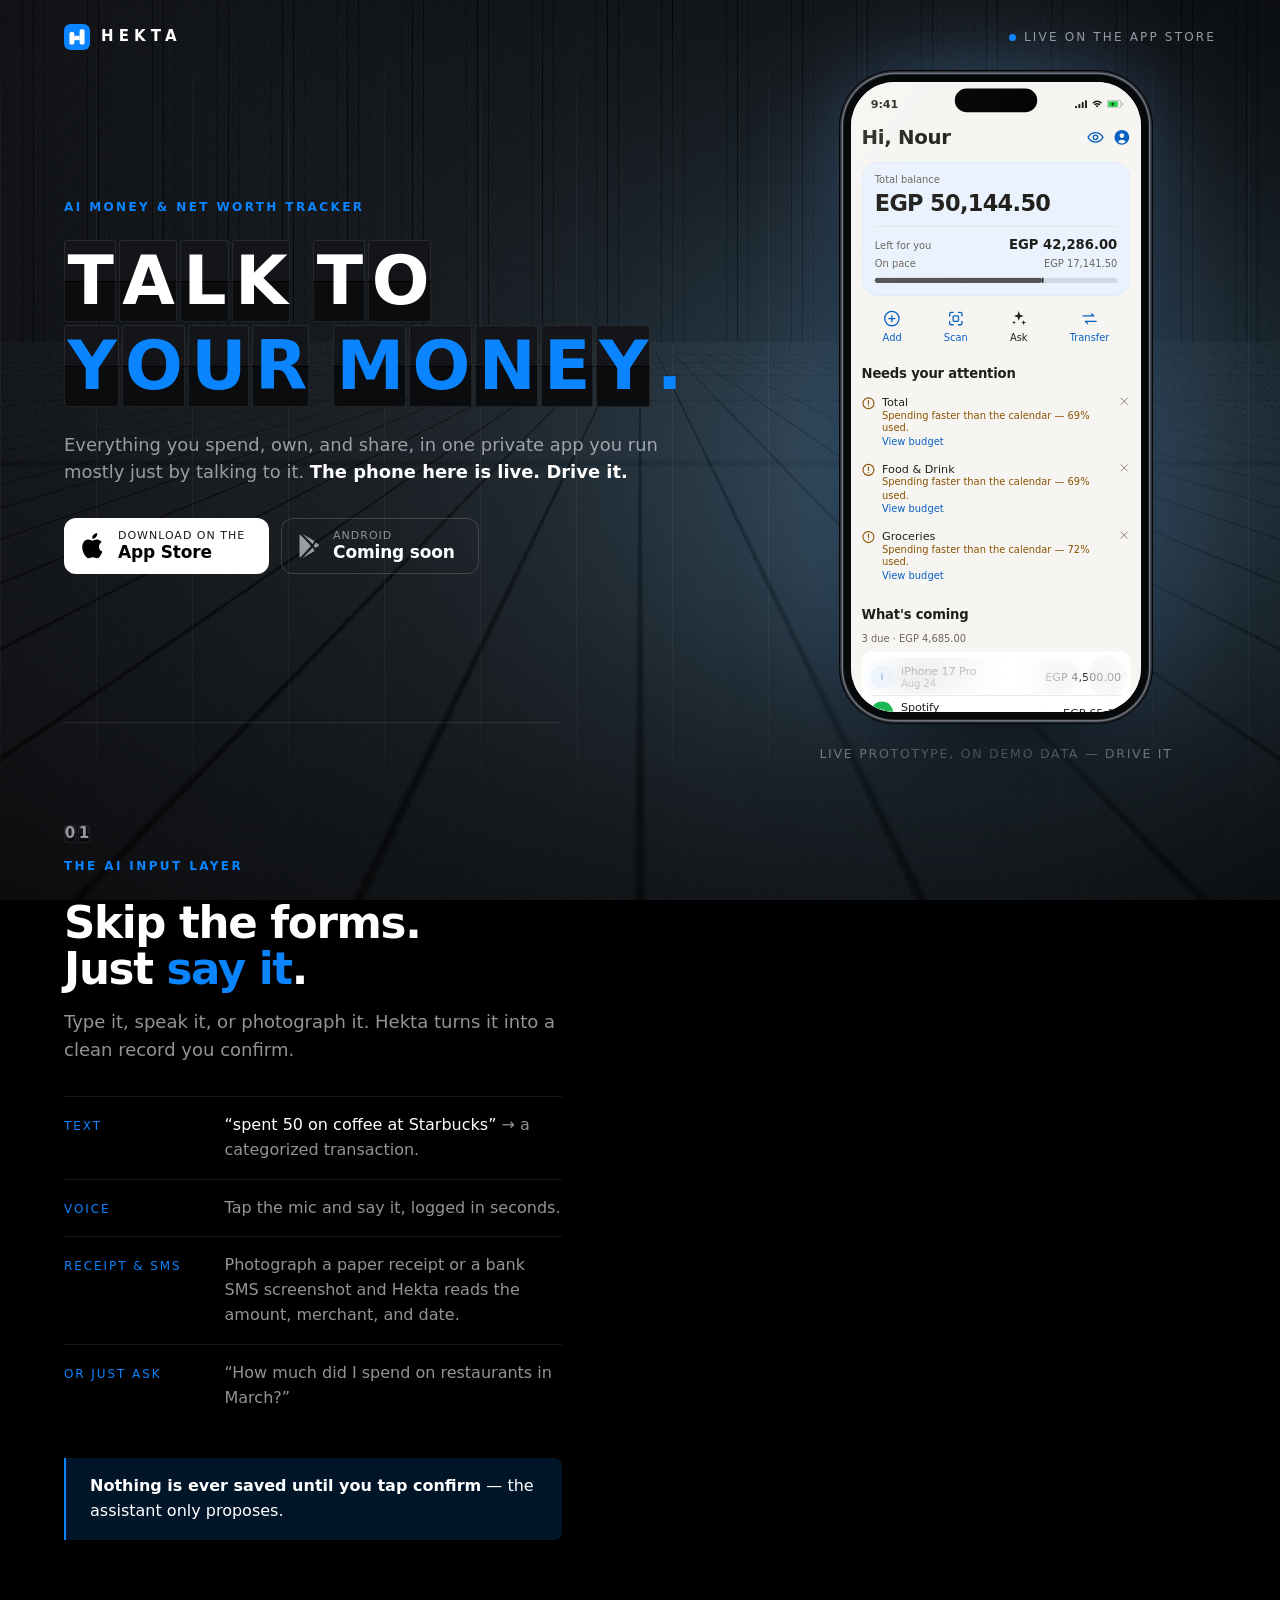
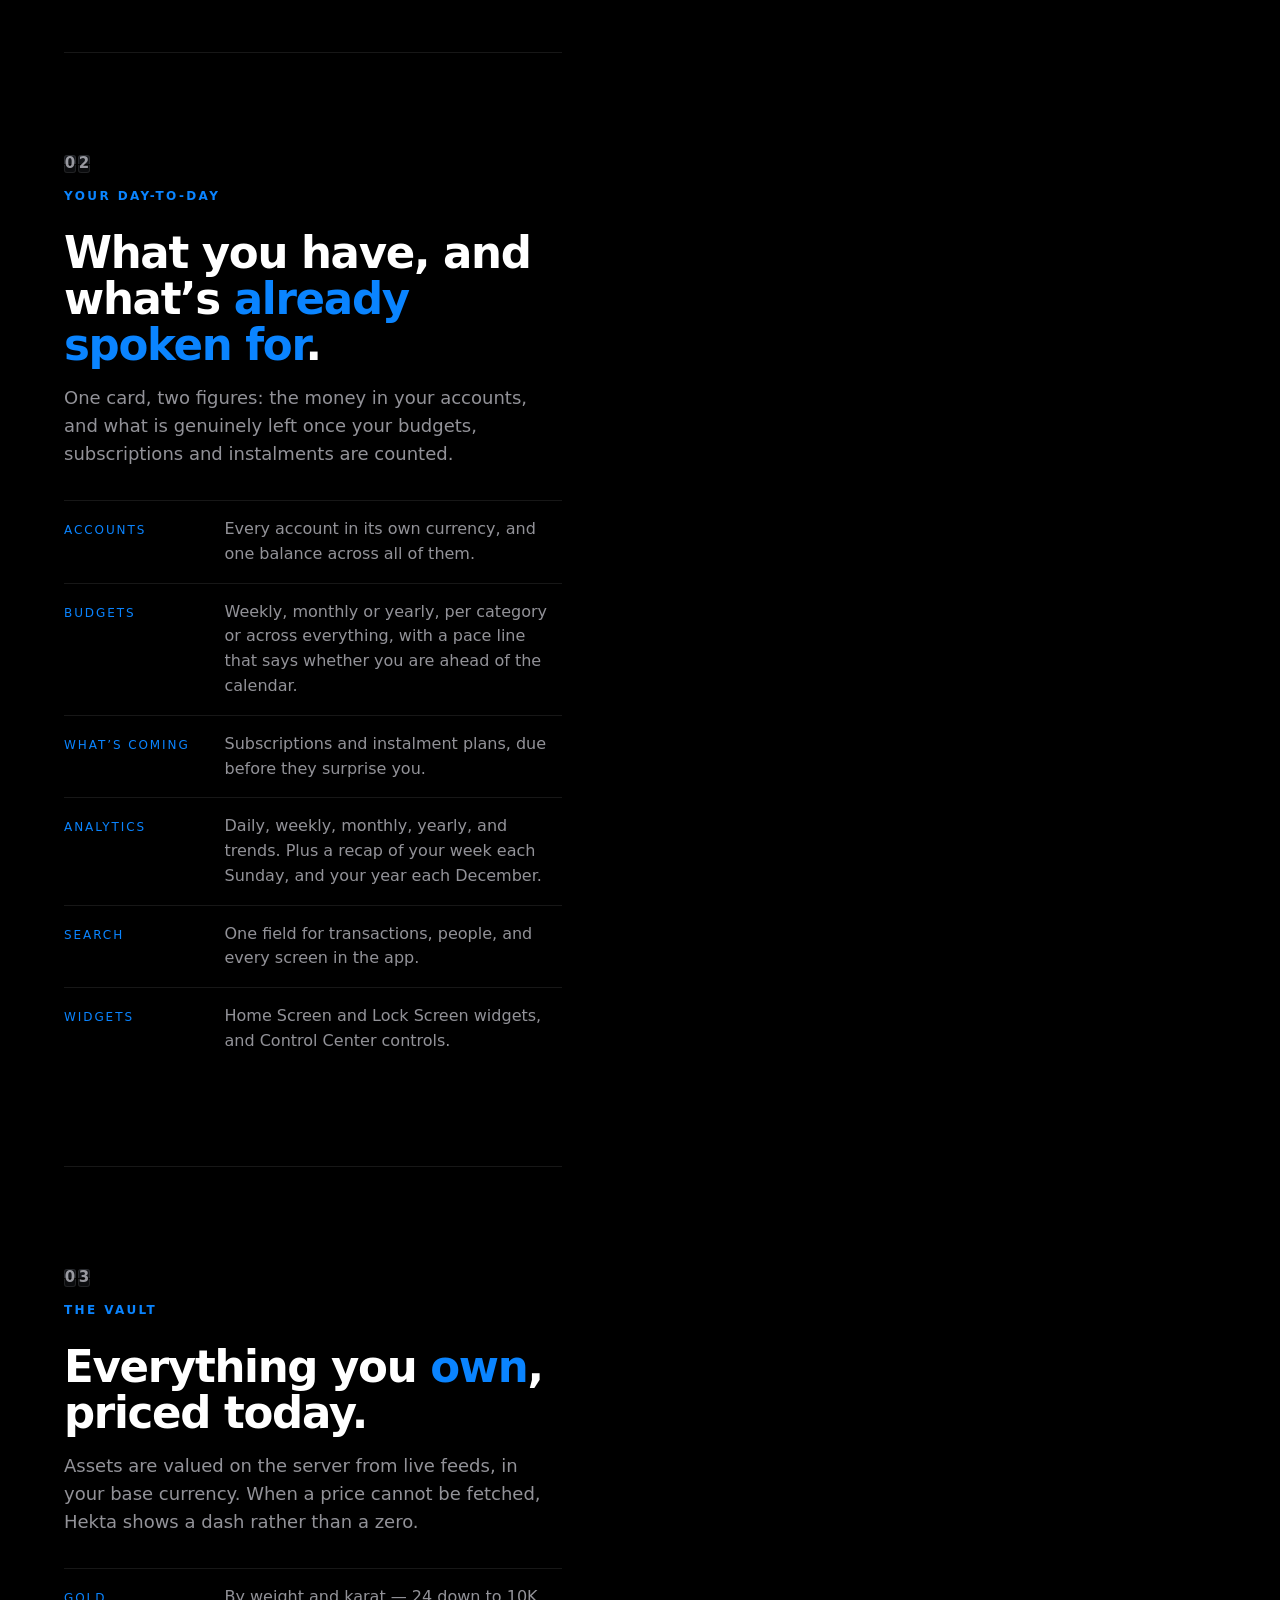
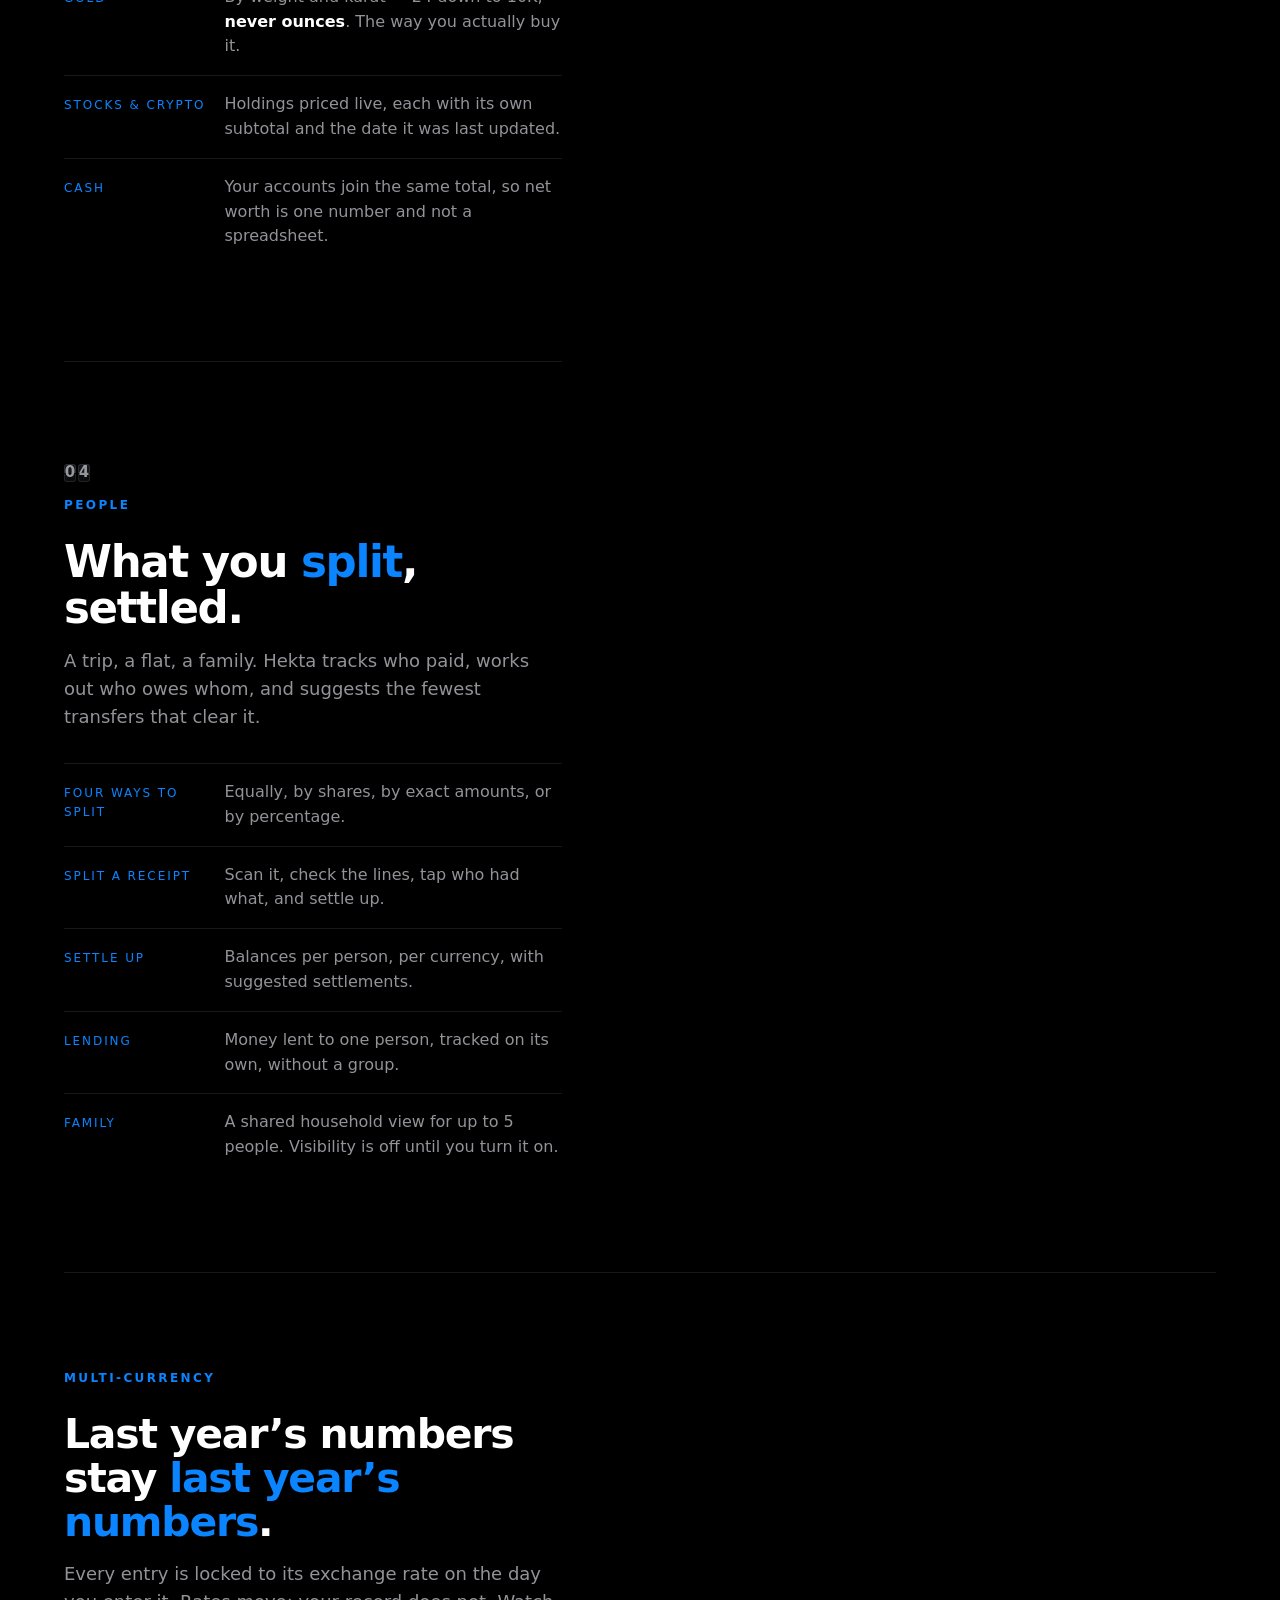
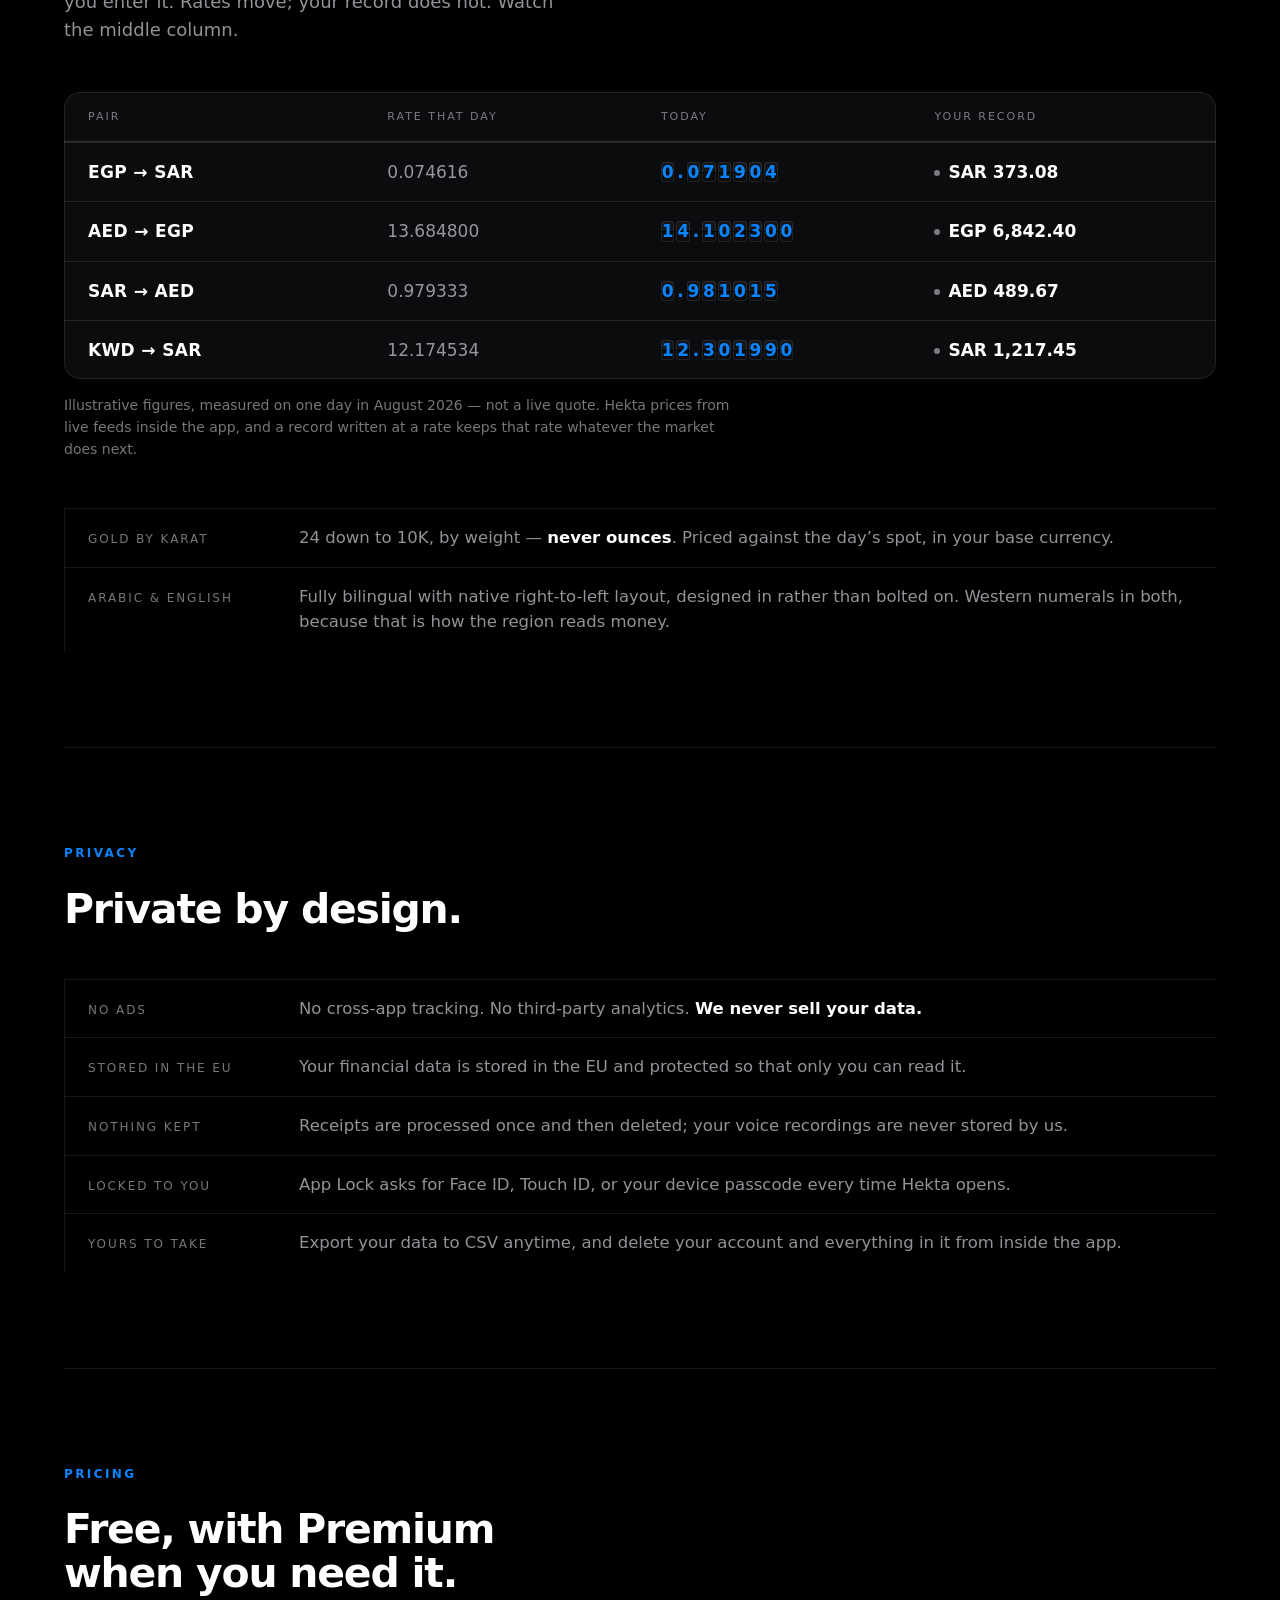
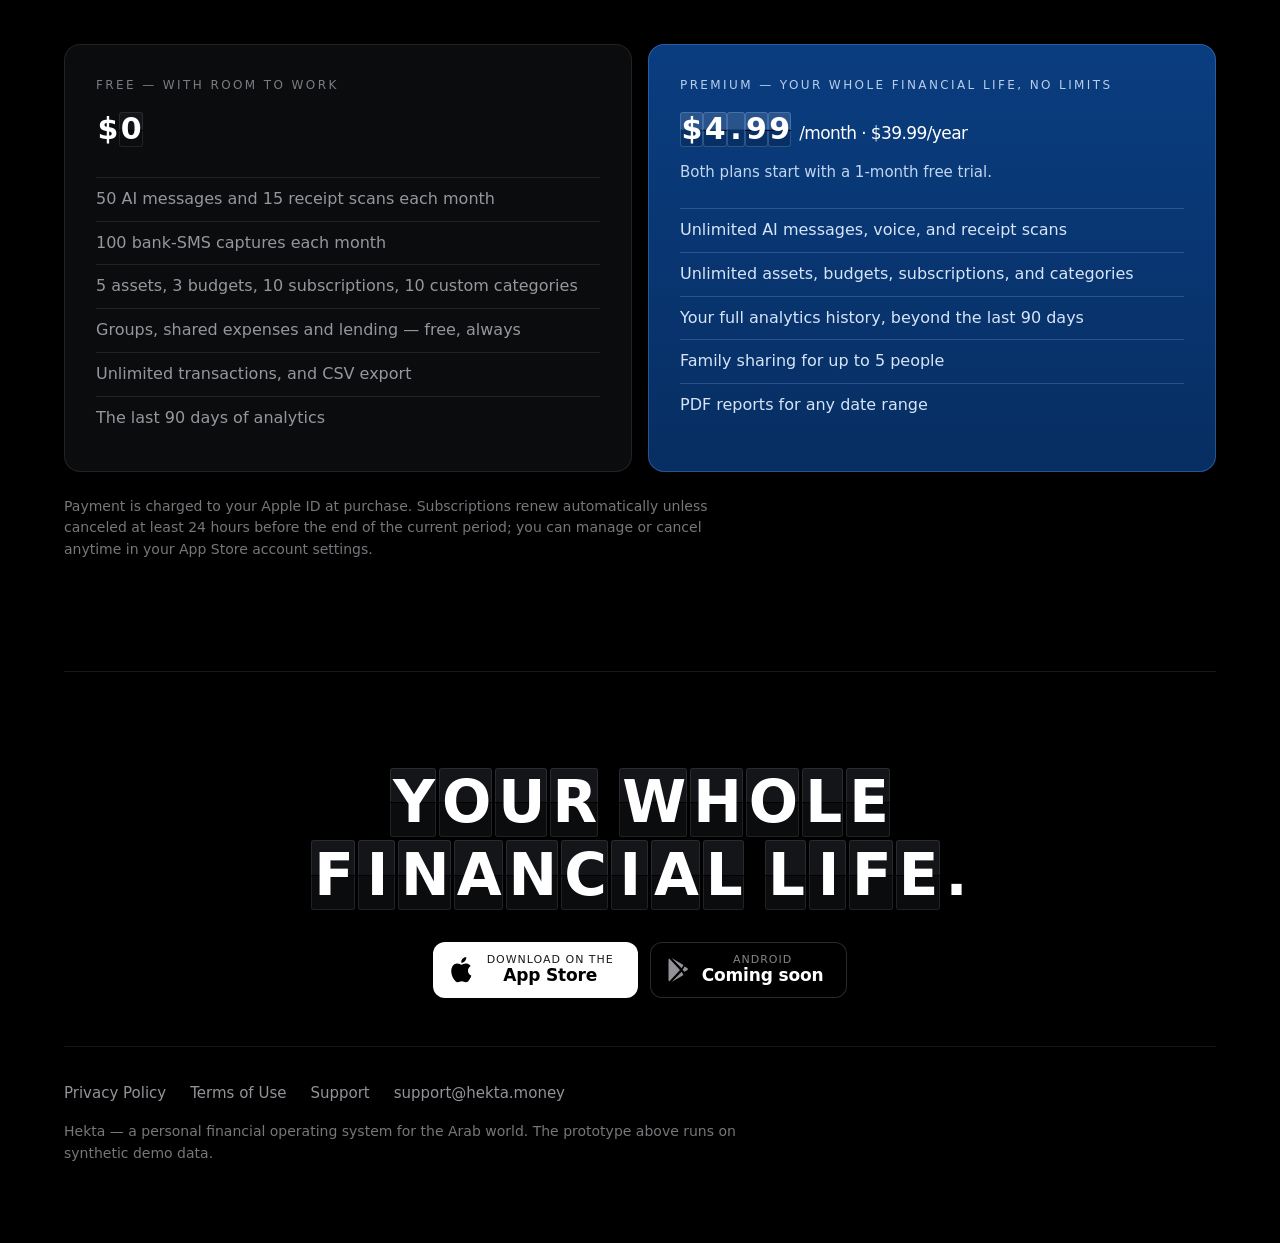
==== commit 0a87cf48: "Deploy: the 1.2.0 page Copied from web/landing/ in Elba4a/Hekta (commit 6692916). Pricing corrected " ====
--- a/index.html
+++ b/index.html
@@ -144,7 +144,15 @@
           </li>
           <li>
             <dfn>Analytics</dfn>
-            <p>Daily, weekly, monthly, yearly, and trends.</p>
+            <p>Daily, weekly, monthly, yearly, and trends. Plus a recap of your week each Sunday, and your year each December.</p>
+          </li>
+          <li>
+            <dfn>Search</dfn>
+            <p>One field for transactions, people, and every screen in the app.</p>
+          </li>
+          <li>
+            <dfn>Widgets</dfn>
+            <p>Home Screen and Lock Screen widgets, and Control Center controls.</p>
           </li>
         </ul>
       </section>
@@ -187,6 +195,10 @@
           <li>
             <dfn>Four ways to split</dfn>
             <p>Equally, by shares, by exact amounts, or by percentage.</p>
+          </li>
+          <li>
+            <dfn>Split a receipt</dfn>
+            <p>Scan it, check the lines, tap who had what, and settle up.</p>
           </li>
           <li>
             <dfn>Settle up</dfn>
@@ -313,8 +325,12 @@
         <p>Receipts are processed once and then deleted; your voice recordings are never stored by us.</p>
       </li>
       <li>
+        <dfn>Locked to you</dfn>
+        <p>App Lock asks for Face ID, Touch ID, or your device passcode every time Hekta opens.</p>
+      </li>
+      <li>
         <dfn>Yours to take</dfn>
-        <p>Export everything to CSV and PDF, and delete your account and all its data from inside the app, anytime.</p>
+        <p>Export your data to CSV anytime, and delete your account and everything in it from inside the app.</p>
       </li>
     </ul>
   </section>
@@ -330,9 +346,11 @@
         <p class="tier__name">Free — with room to work</p>
         <p class="tier__price"><span data-flap>$0</span></p>
         <ul>
-          <li>50 AI messages and 15 scans each month</li>
-          <li>5 assets, 3 budgets, 10 subscriptions</li>
-          <li>2 shared groups</li>
+          <li>50 AI messages and 15 receipt scans each month</li>
+          <li>100 bank-SMS captures each month</li>
+          <li>5 assets, 3 budgets, 10 subscriptions, 10 custom categories</li>
+          <li>Groups, shared expenses and lending &mdash; free, always</li>
+          <li>Unlimited transactions, and CSV export</li>
           <li>The last 90 days of analytics</li>
         </ul>
       </div>
@@ -342,11 +360,10 @@
         <p class="tier__note">Both plans start with a 1-month free trial.</p>
         <ul>
           <li>Unlimited AI messages, voice, and receipt scans</li>
-          <li>Unlimited assets, budgets, subscriptions, and groups</li>
+          <li>Unlimited assets, budgets, subscriptions, and categories</li>
           <li>Your full analytics history, beyond the last 90 days</li>
           <li>Family sharing for up to 5 people</li>
-          <li>Smart Capture across all your devices</li>
-          <li>CSV and PDF data export</li>
+          <li>PDF reports for any date range</li>
         </ul>
       </div>
     </div>
--- a/tokens.css
+++ b/tokens.css
@@ -1,61 +1,47 @@
 /* GENERATED by scripts/landing-tokens.mjs — do not hand-edit.
-   Source: src/design/tokens.ts (22 light / 22 dark keys).
+   Source: src/design/semantic/palette.ts over src/design/tokens/color.ts,
+   radii from src/design/tokens/scale.ts (14 roles per scheme).
    Regenerate:  node scripts/landing-tokens.mjs */
 
 :root {
-  --app-background: #F2F2F7;
+  --app-background: #F7F5F2;
   --app-surface: #FFFFFF;
-  --app-surface-elevated: #FFFFFF;
-  --app-text-primary: #000000;
-  --app-text-secondary: rgba(60,60,67,0.75);
-  --app-text-tertiary: rgba(60,60,67,0.30);
-  --app-text-on-accent: #FFFFFF;
-  --app-border: rgba(60,60,67,0.18);
-  --app-separator: rgba(60,60,67,0.10);
-  --app-accent: #0A84FF;
-  --app-accent-muted: rgba(10,132,255,0.15);
+  --app-text-primary: #211F1B;
+  --app-text-secondary: #6B655C;
+  --app-text-tertiary: #8A8378;
+  --app-border: #8A8378;
+  --app-separator: #E2DED7;
+  --app-accent: #0860C2;
   --app-accent-fill: #0860C2;
   --app-accent-text: #0860C2;
+  --app-accent-muted: rgba(8,96,194,0.10);
   --app-success: #0E7A32;
-  --app-warning: #A05300;
-  --app-warning-muted: rgba(255,159,10,0.15);
-  --app-danger: #D70015;
-  --app-danger-fill: #D70015;
-  --app-danger-muted: rgba(255,59,48,0.12);
-  --app-info: #007098;
-  --app-glass-tint-neutral: rgba(255,255,255,0.06);
-  --app-glass-tint-accent: rgba(10,132,255,0.12);
+  --app-warning: #8A5200;
+  --app-danger: #C1121F;
 
   /* dark palette, unused by the phone frame today — see the script's header */
-  --app-dark-background: #000000;
-  --app-dark-surface: #1C1C1E;
-  --app-dark-surface-elevated: #2C2C2E;
-  --app-dark-text-primary: #FFFFFF;
-  --app-dark-text-secondary: rgba(235,235,245,0.60);
-  --app-dark-text-tertiary: rgba(235,235,245,0.30);
-  --app-dark-text-on-accent: #FFFFFF;
-  --app-dark-border: rgba(84,84,88,0.65);
-  --app-dark-separator: rgba(84,84,88,0.35);
-  --app-dark-accent: #0A84FF;
-  --app-dark-accent-muted: rgba(10,132,255,0.25);
-  --app-dark-accent-fill: #0860C2;
-  --app-dark-accent-text: #0A84FF;
-  --app-dark-success: #30D158;
-  --app-dark-warning: #FF9F0A;
-  --app-dark-warning-muted: rgba(255,159,10,0.22);
-  --app-dark-danger: #FF453A;
-  --app-dark-danger-fill: #D70015;
-  --app-dark-danger-muted: rgba(255,69,58,0.20);
-  --app-dark-info: #64D2FF;
-  --app-dark-glass-tint-neutral: rgba(255,255,255,0.04);
-  --app-dark-glass-tint-accent: rgba(10,132,255,0.20);
+  --app-dark-background: #14120F;
+  --app-dark-surface: #1B1916;
+  --app-dark-text-primary: #FCFBF9;
+  --app-dark-text-secondary: #ADA69B;
+  --app-dark-text-tertiary: #8A8378;
+  --app-dark-border: #8A8378;
+  --app-dark-separator: #4F4A43;
+  --app-dark-accent: #5C9CF5;
+  --app-dark-accent-fill: #1A6FE0;
+  --app-dark-accent-text: #5C9CF5;
+  --app-dark-accent-muted: rgba(92,156,245,0.14);
+  --app-dark-success: #4ADE80;
+  --app-dark-warning: #F5B440;
+  --app-dark-danger: #FF7A70;
 
-  /* radii — src/design/tokens.ts `radii` */
+  /* radius — src/design/tokens/scale.ts `radius` */
   --app-r-none: 0px;
-  --app-r-sm: 6px;
-  --app-r-md: 10px;
-  --app-r-lg: 14px;
-  --app-r-xl: 20px;
-  --app-r-2xl: 28px;
-  --app-r-pill: 999px;
+  --app-r-xs: 6px;
+  --app-r-sm: 10px;
+  --app-r-md: 14px;
+  --app-r-lg: 20px;
+  --app-r-xl: 28px;
+  --app-r-2xl: 36px;
+  --app-r-full: 9999px;
 }
--- a/app.css
+++ b/app.css
@@ -70,7 +70,7 @@
 /* ── the one money card (ج.4: one card, two figures) ─────────────────────── */
 .anchor {
   background: #EAF2FD;                     /* the accent-tinted anchor, content layer */
-  border-radius: var(--app-r-2xl);
+  border-radius: var(--app-r-xl);
   padding: 18px 20px 20px;
   box-shadow: inset 0 0 0 1px rgba(10,132,255,0.10);
 }
@@ -100,8 +100,10 @@
 
 /* ── quick actions ────────────────────────────────────────────────────────── */
 .quick { display: flex; justify-content: space-around; padding-block: 20px 4px; }
-.quick > span { display: grid; justify-items: center; gap: 6px; color: var(--app-accent-text); }
-.quick > span > span { font-size: 15px; font-weight: 500; }
+/* `> *` and not `> span`: Ask is a real <button> (it is the assistant's only door on
+   Home), and the four have to sit on one baseline whatever element each one is. */
+.quick > * { display: grid; justify-items: center; gap: 6px; color: var(--app-accent-text); }
+.quick > * > span { font-size: 15px; font-weight: 500; }
 
 /* ── list rows ────────────────────────────────────────────────────────────── */
 .alert { display: flex; gap: 10px; padding-block: 10px; align-items: flex-start; }
@@ -135,13 +137,13 @@
 
 .card {
   background: var(--app-surface);
-  border-radius: var(--app-r-lg);
+  border-radius: var(--app-r-md);
   padding: 12px 14px;
   margin-block-start: 8px;
 }
 .card .row { padding-block: 6px; }
 
-.navgroup { background: var(--app-surface); border-radius: var(--app-r-lg); overflow: hidden; margin-block-start: 8px; }
+.navgroup { background: var(--app-surface); border-radius: var(--app-r-md); overflow: hidden; margin-block-start: 8px; }
 .navrow {
   display: flex; align-items: center; gap: 12px; inline-size: 100%;
   padding: 13px 14px; text-align: start;
@@ -195,7 +197,7 @@
 
 .proposal {
   align-self: flex-start; inline-size: 82%;
-  background: #D6E6FA; border-radius: var(--app-r-xl); padding: 14px 16px;
+  background: #D6E6FA; border-radius: var(--app-r-lg); padding: 14px 16px;
 }
 .proposal h3 { margin: 0 0 8px; font-size: 17px; font-weight: 700; }
 .proposal dl { margin: 0; display: grid; grid-template-columns: auto 1fr; gap: 5px 12px; font-size: 16px; }
@@ -205,7 +207,7 @@
 .acts { display: grid; gap: 8px; align-self: flex-start; inline-size: 82%; }
 .acts__pair { display: grid; grid-template-columns: 1fr 1fr; gap: 8px; }
 .btn {
-  padding: 13px; border-radius: var(--app-r-pill); font-size: 17px; font-weight: 600; text-align: center;
+  padding: 13px; border-radius: var(--app-r-full); font-size: 17px; font-weight: 600; text-align: center;
 }
 .btn--fill { background: var(--app-accent-fill); color: #fff; }
 .btn--plain { background: var(--app-surface); color: var(--app-accent-text); }
@@ -213,7 +215,7 @@
 .composer {
   flex: none; margin: 0 16px 12px;
   display: flex; align-items: center; gap: 10px;
-  background: var(--app-surface); border-radius: var(--app-r-pill); padding: 12px 16px;
+  background: var(--app-surface); border-radius: var(--app-r-full); padding: 12px 16px;
 }
 .composer__hint { flex: 1 1 auto; color: var(--app-text-tertiary); font-size: 17px; }
 .composer__hint.is-typed { color: var(--app-text-primary); }
@@ -228,11 +230,23 @@
 .prompts { flex: none; display: flex; gap: 8px; overflow-x: auto; padding: 0 16px 10px; scrollbar-width: none; }
 .prompts::-webkit-scrollbar { display: none; }
 .chip {
-  flex: none; padding: 9px 14px; border-radius: var(--app-r-pill);
+  flex: none; padding: 9px 14px; border-radius: var(--app-r-full);
   background: var(--app-surface); color: var(--app-accent-text);
   font-size: 15px; white-space: nowrap;
 }
 .chip[disabled] { opacity: 0.45; cursor: default; }
+
+/* ── search ───────────────────────────────────────────────────────────────── */
+.search-head { display: flex; align-items: center; gap: 10px; padding-block: 4px 12px; }
+.search-head h1 { margin: 0; font-size: 30px; font-weight: 700; letter-spacing: -0.5px; }
+.field {
+  display: flex; align-items: center; gap: 9px;
+  background: var(--app-surface); border-radius: var(--app-r-full);
+  padding: 11px 15px;
+}
+.field__icon { display: grid; place-items: center; color: var(--app-text-tertiary); }
+.field__icon svg { inline-size: 20px; block-size: 20px; }
+.field__hint { flex: 1 1 auto; color: var(--app-text-tertiary); font-size: 17px; }
 
 /* ── tab bar ──────────────────────────────────────────────────────────────── */
 .tabs {
@@ -247,19 +261,22 @@
   background: rgba(255,255,255,0.82);
   -webkit-backdrop-filter: saturate(180%) blur(24px);
   backdrop-filter: saturate(180%) blur(24px);
-  border-radius: var(--app-r-pill);
+  border-radius: var(--app-r-full);
   box-shadow: 0 1px 0 rgba(255,255,255,0.7) inset, 0 8px 24px -8px rgba(0,0,0,0.22);
   padding: 6px;
 }
 .tab {
   flex: 1 1 0; display: grid; justify-items: center; gap: 2px;
-  padding-block: 7px; border-radius: var(--app-r-pill);
+  padding-block: 7px; border-radius: var(--app-r-full);
   color: var(--app-text-primary);
   transition: background 180ms ease, color 180ms ease;
 }
 .tab span { font-size: 12px; font-weight: 500; letter-spacing: -0.1px; }
 .tab[aria-current="page"] { background: rgba(60,60,67,0.10); color: var(--app-accent); }
-.tab-ai {
+.tab-island {
+  /* The trailing `role="search"` island. Neutral glass, not an accent pill — it is a
+     tab-bar item that stands taller than the row, which is the bulge tabChromeHeight
+     has always carried. */
   flex: none; inline-size: 62px; block-size: 62px; border-radius: 31px;
   background: rgba(255,255,255,0.82);
   -webkit-backdrop-filter: saturate(180%) blur(24px);
@@ -267,7 +284,7 @@
   box-shadow: 0 1px 0 rgba(255,255,255,0.7) inset, 0 8px 24px -8px rgba(0,0,0,0.22);
   display: grid; place-items: center; color: var(--app-text-primary);
 }
-.tab-ai[aria-current="page"] { color: var(--app-accent); }
+.tab-island[aria-current="page"] { color: var(--app-accent); }
 
 /* The capsule is glass: it leans on backdrop-filter to blur the list scrolling under
    it. Where that is unsupported (or GPU-disabled) an 82%-white fill is not opaque
@@ -275,7 +292,7 @@
    surface instead. Same shape, no glass, still legible — the opaque fallback rule
    the app's own spec asks for. */
 @supports not ((backdrop-filter: blur(4px)) or (-webkit-backdrop-filter: blur(4px))) {
-  .tabs__capsule, .tab-ai { background: #F7F8FA; }
+  .tabs__capsule, .tab-island { background: #F7F8FA; }
 }
 
 @media (prefers-reduced-motion: reduce) {
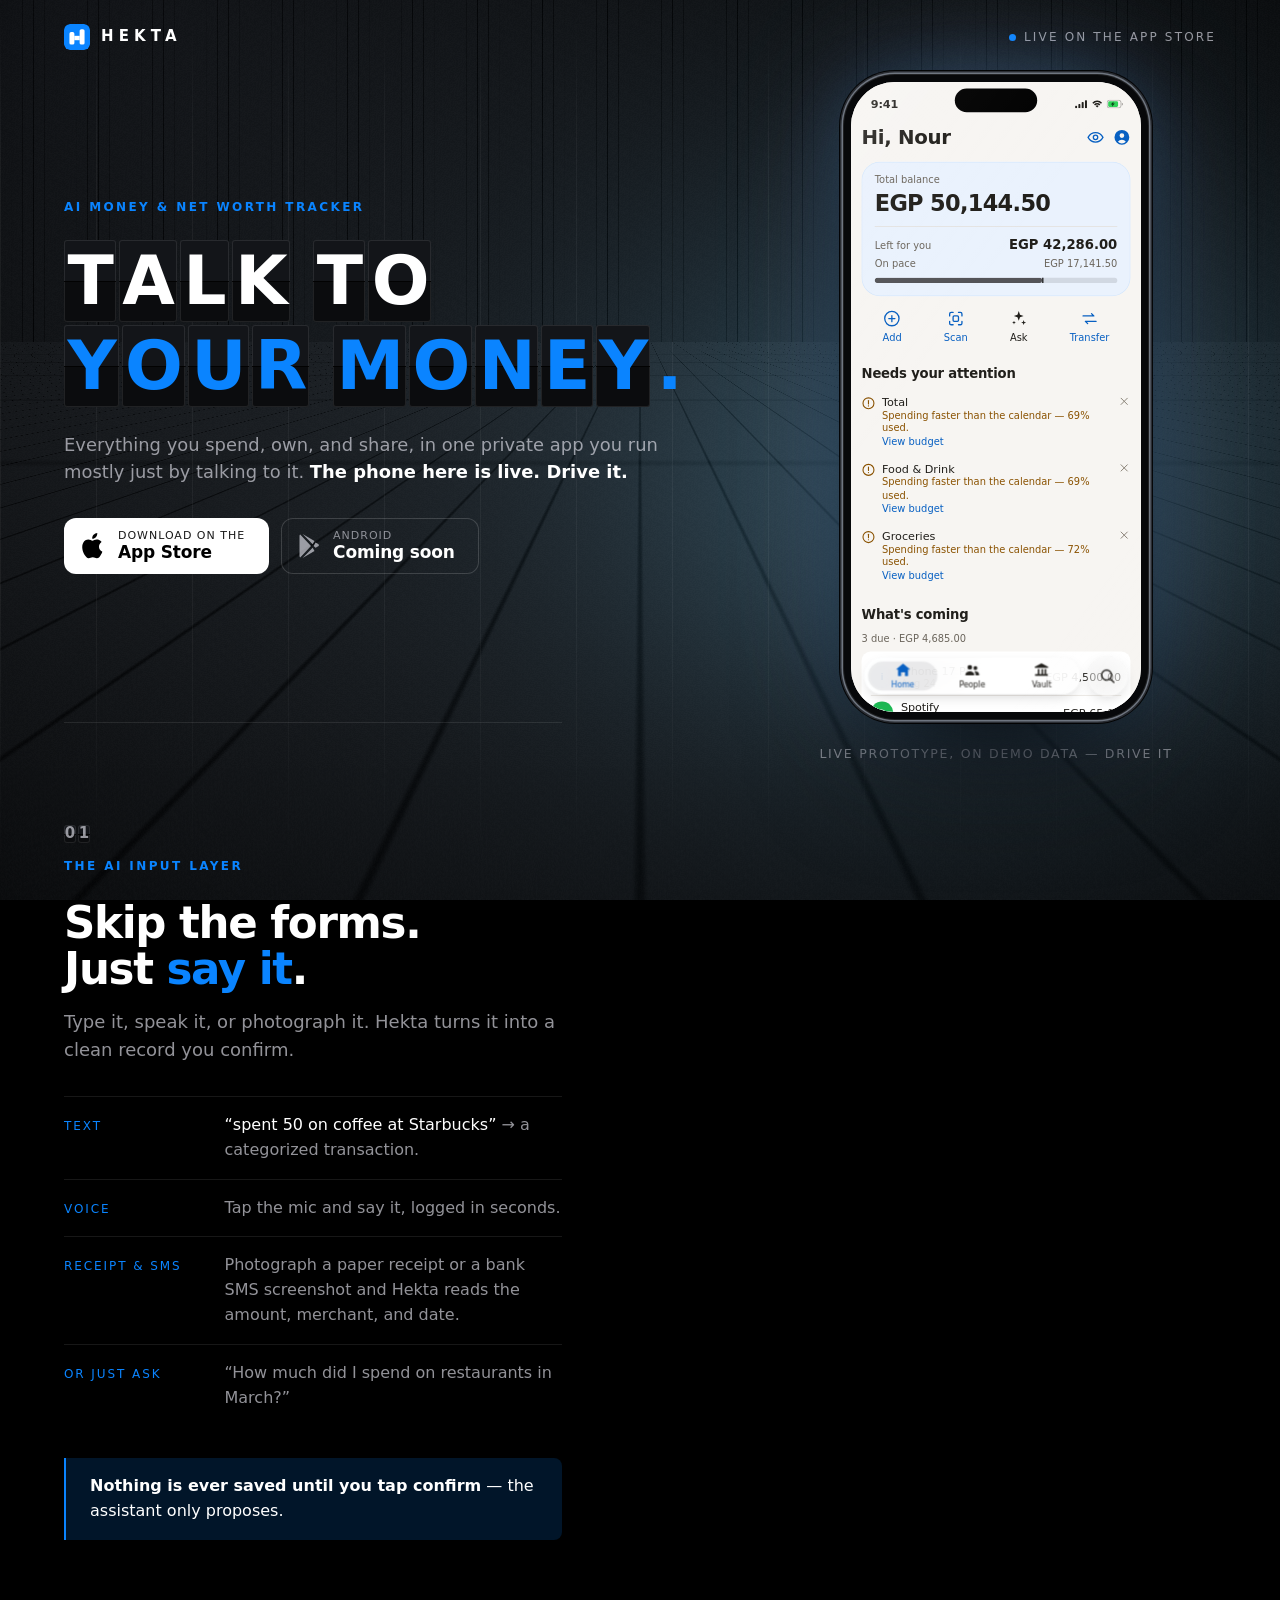
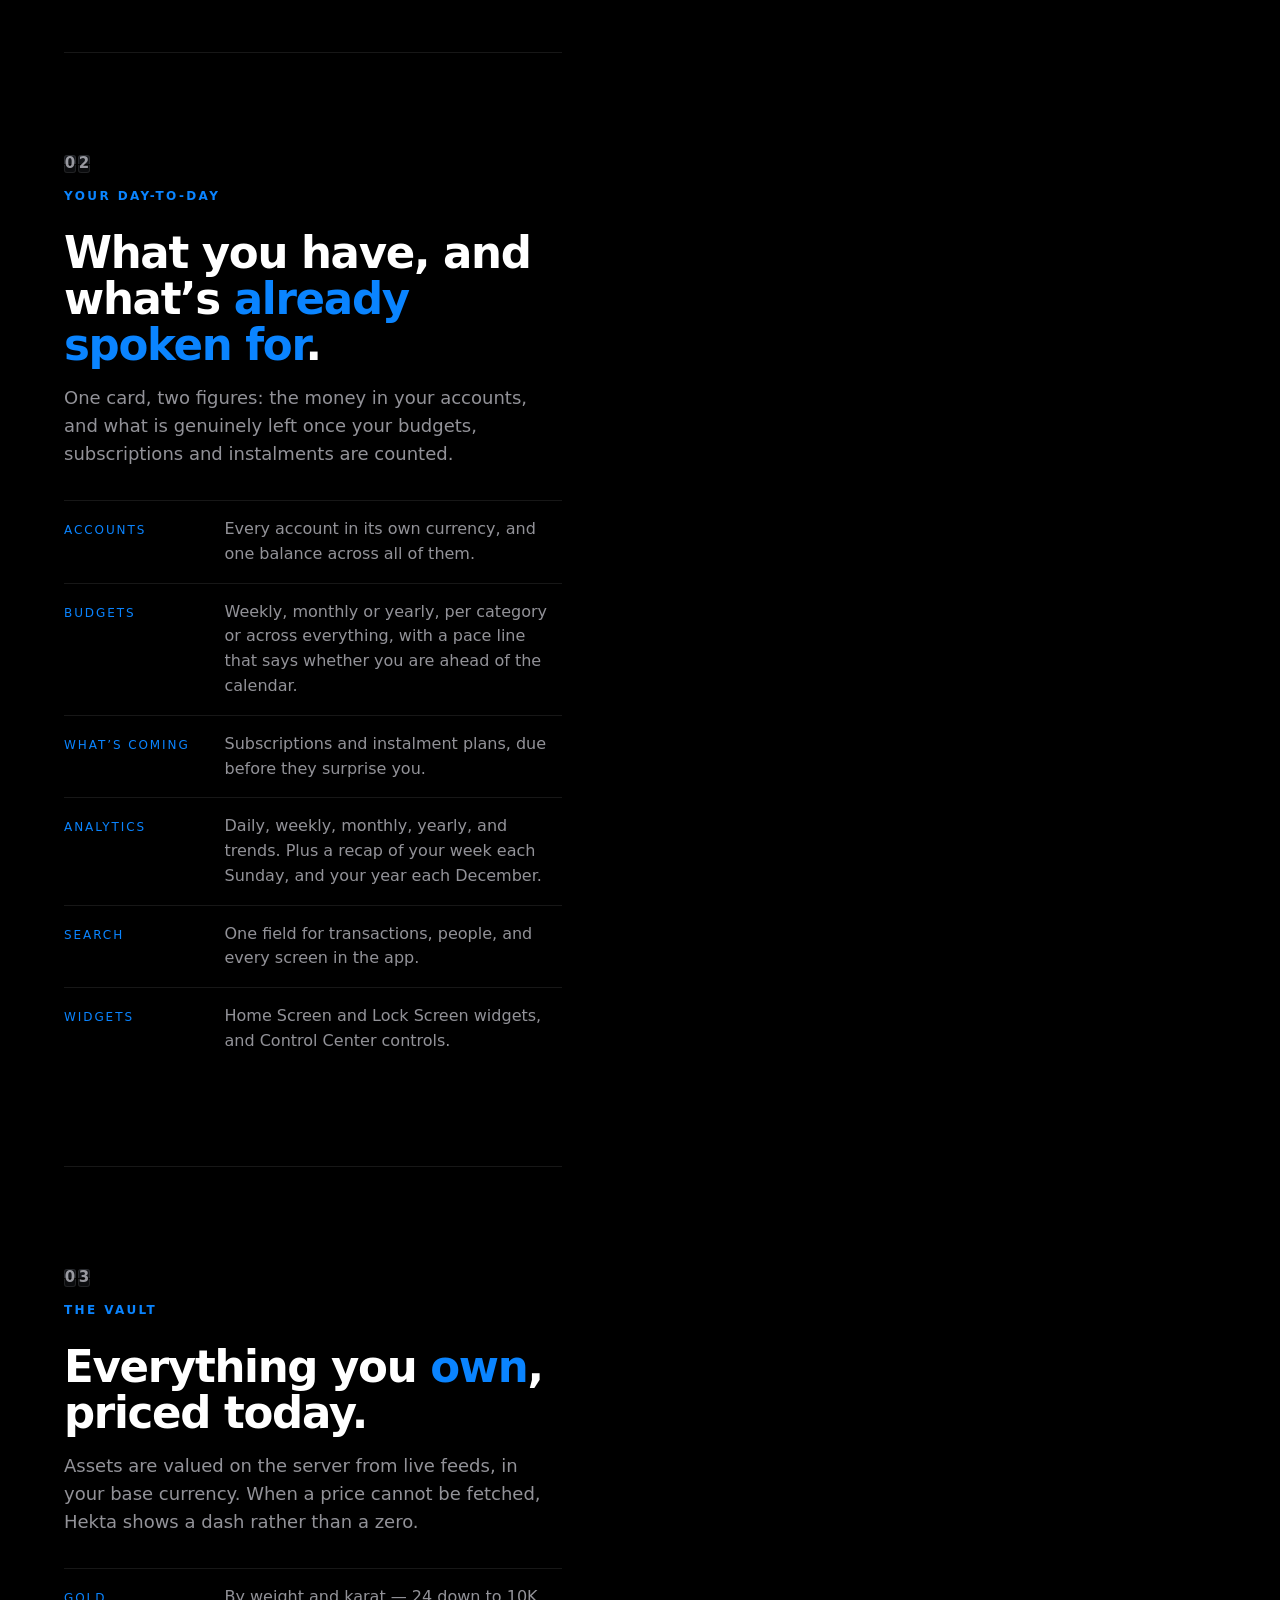
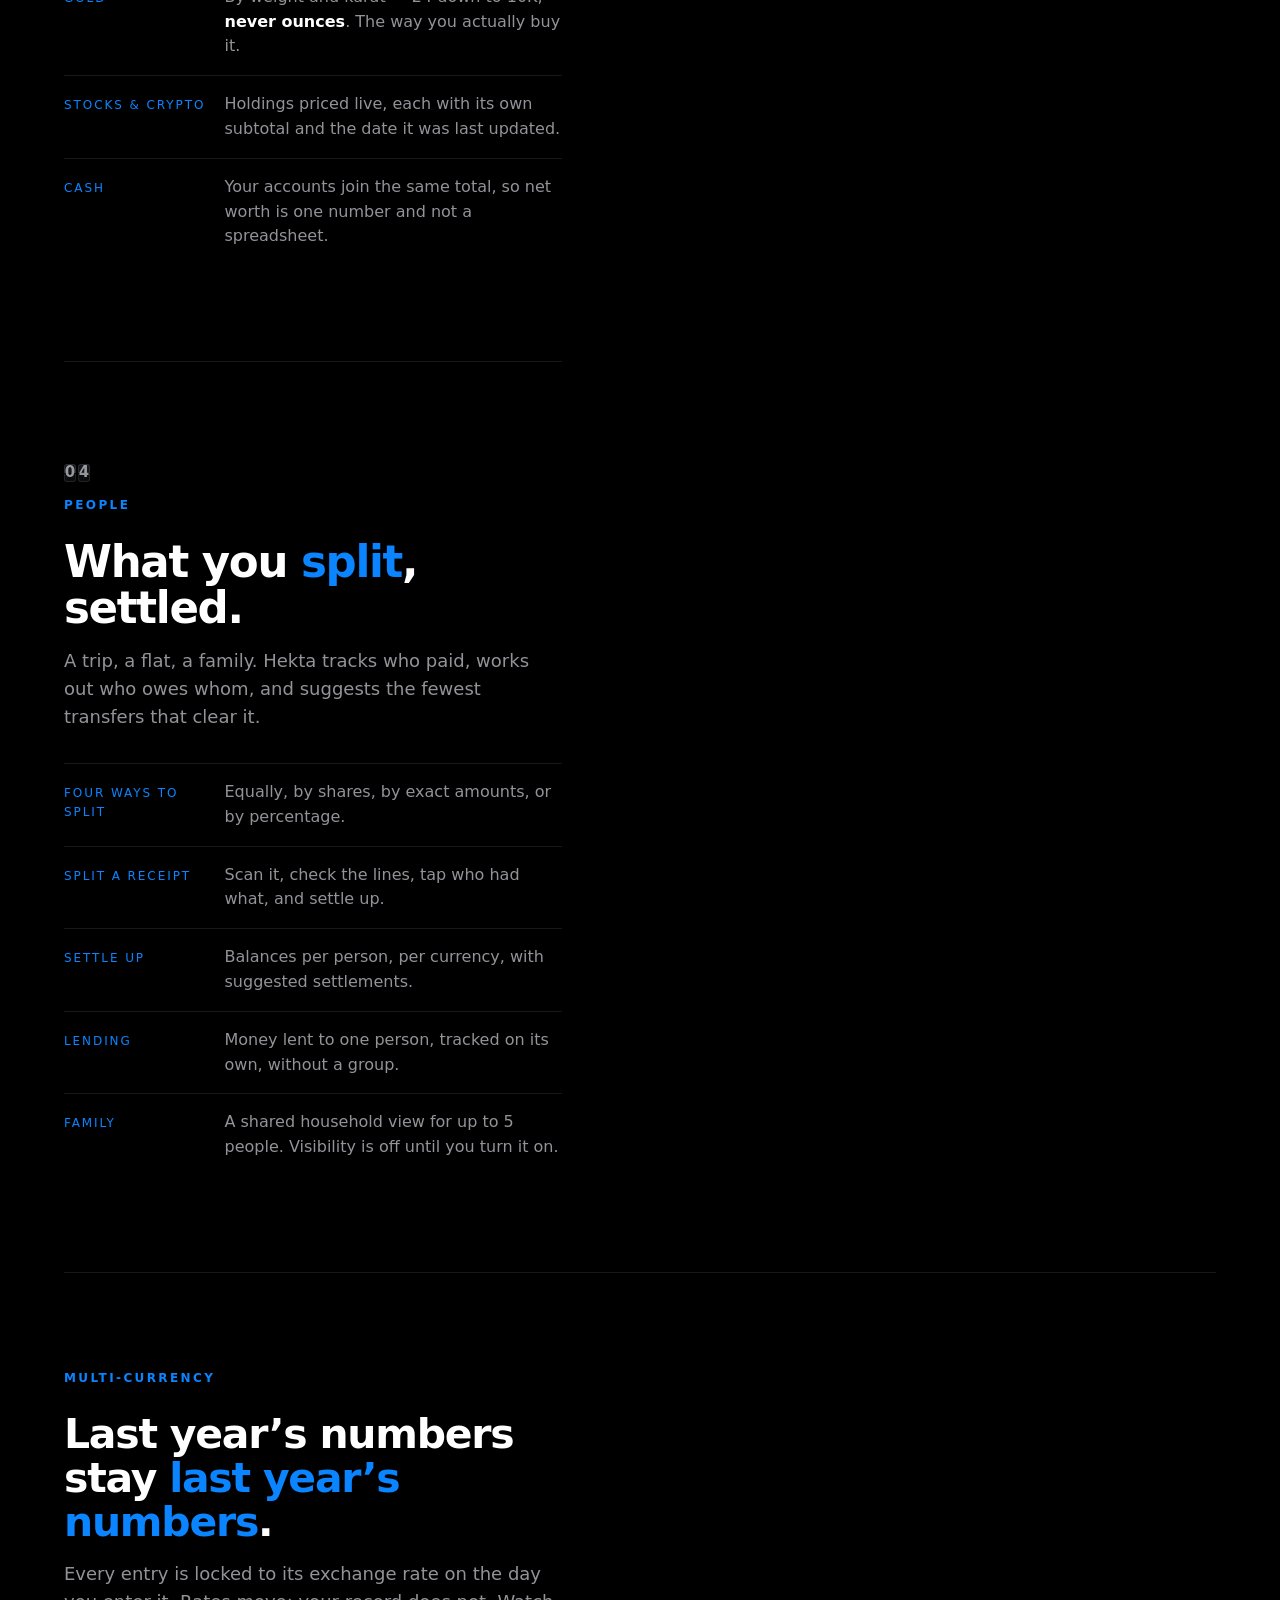
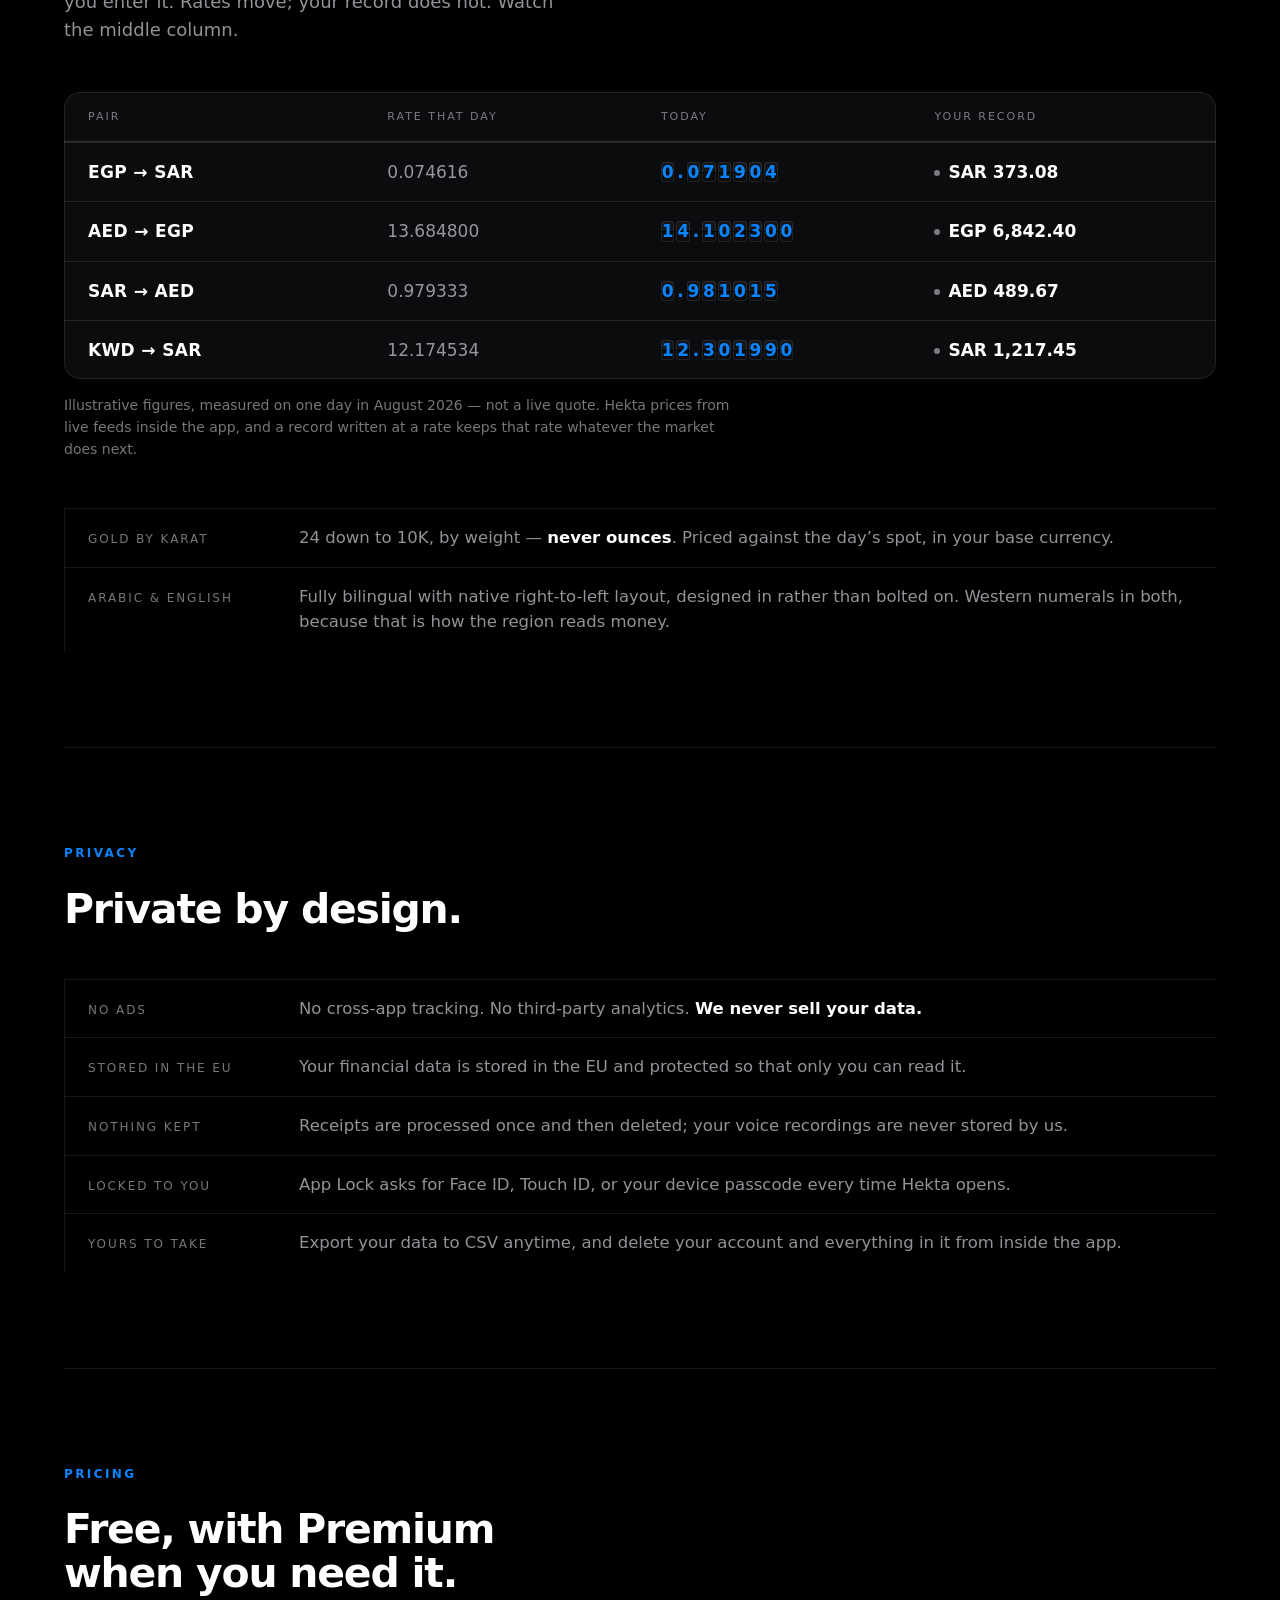
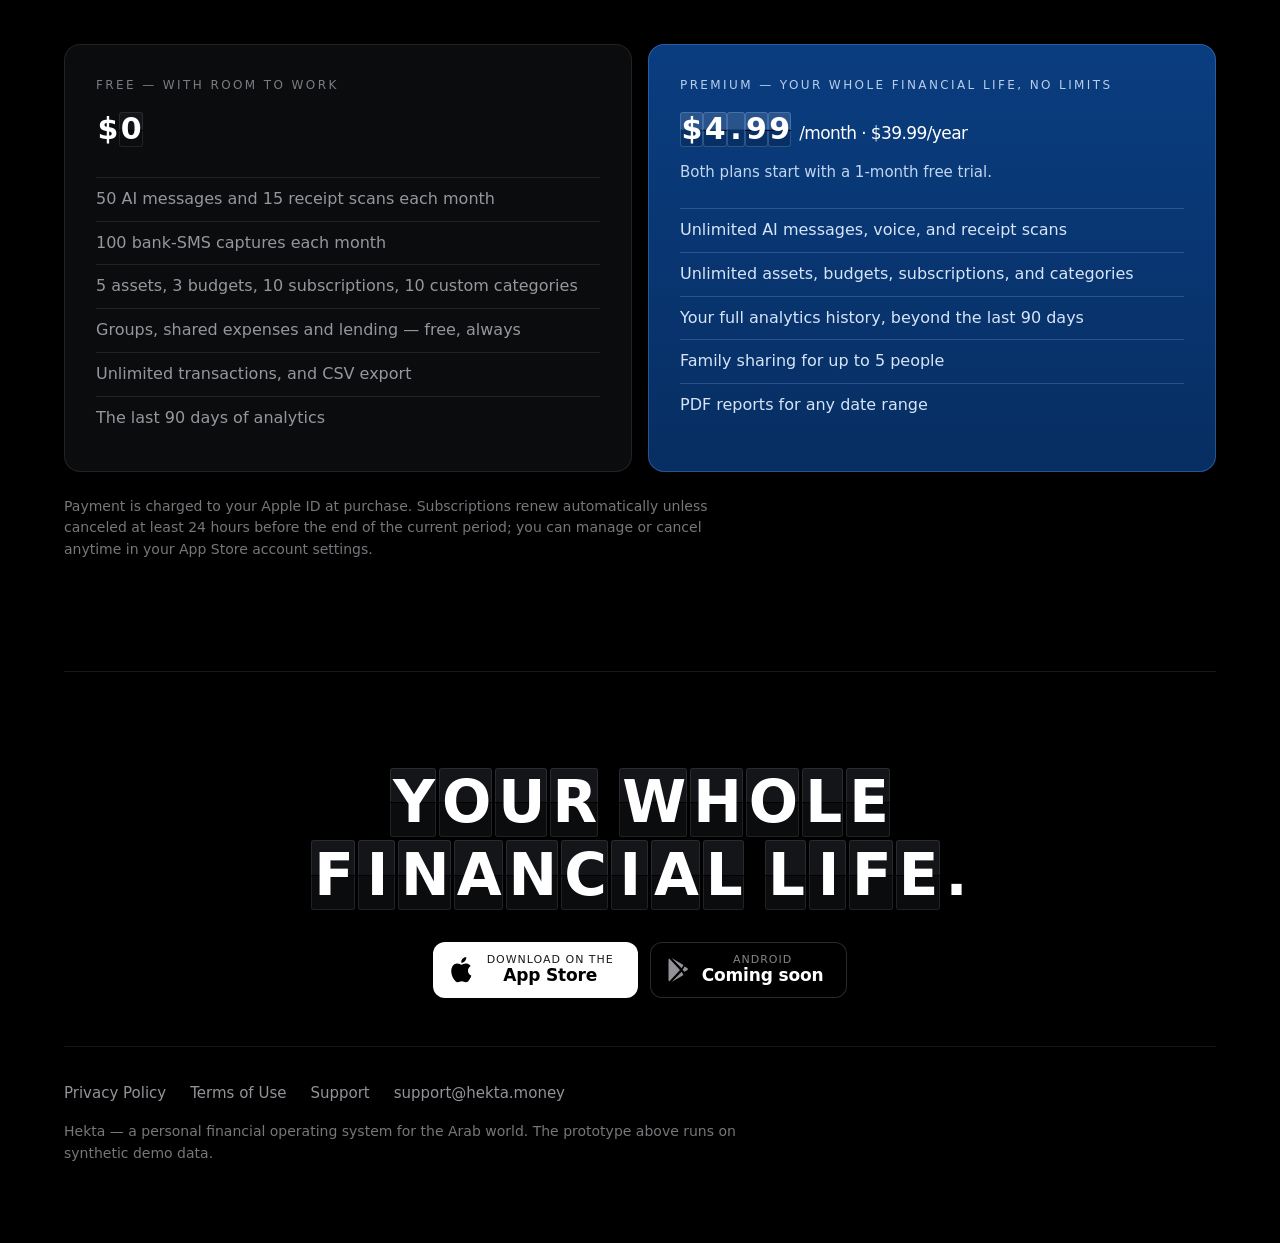
==== commit d02fdf51: "fix: the favicon data URI ended early, so the site had no icon The inline SVG carried raw `"` inside" ====
--- a/index.html
+++ b/index.html
@@ -11,7 +11,7 @@
 <!-- The mark is drawn, not linked: coordinates measured off assets/hekta-appicon-1024.png
      (stems 214,317 195x493 and 616,203 194x607 — the right stem really is 114 units
      taller than the left; that asymmetry is the mark, do not "fix" it). -->
-<link rel="icon" type="image/svg+xml" href="data:image/svg+xml,%3Csvg xmlns="http://www.w3.org/2000/svg" viewBox="0 0 1024 1024"%3E%3Crect width="1024" height="1024" rx="228" fill="%230A84FF"/%3E%3Cg fill="%23fff"%3E%3Crect x="214" y="317" width="195" height="493" rx="66"/%3E%3Crect x="616" y="203" width="194" height="607" rx="66"/%3E%3Crect x="404" y="466" width="216" height="172"/%3E%3C/g%3E%3C/svg%3E">
+<link rel="icon" type="image/svg+xml" href="data:image/svg+xml,%3Csvg xmlns='http://www.w3.org/2000/svg' viewBox='0 0 1024 1024'%3E%3Crect width='1024' height='1024' rx='228' fill='%230A84FF'/%3E%3Cg fill='%23fff'%3E%3Crect x='214' y='317' width='195' height='493' rx='66'/%3E%3Crect x='616' y='203' width='194' height='607' rx='66'/%3E%3Crect x='404' y='466' width='216' height='172'/%3E%3C/g%3E%3C/svg%3E">
 <link rel="apple-touch-icon" href="apple-touch-icon.png">
 
 <meta property="og:type" content="website">
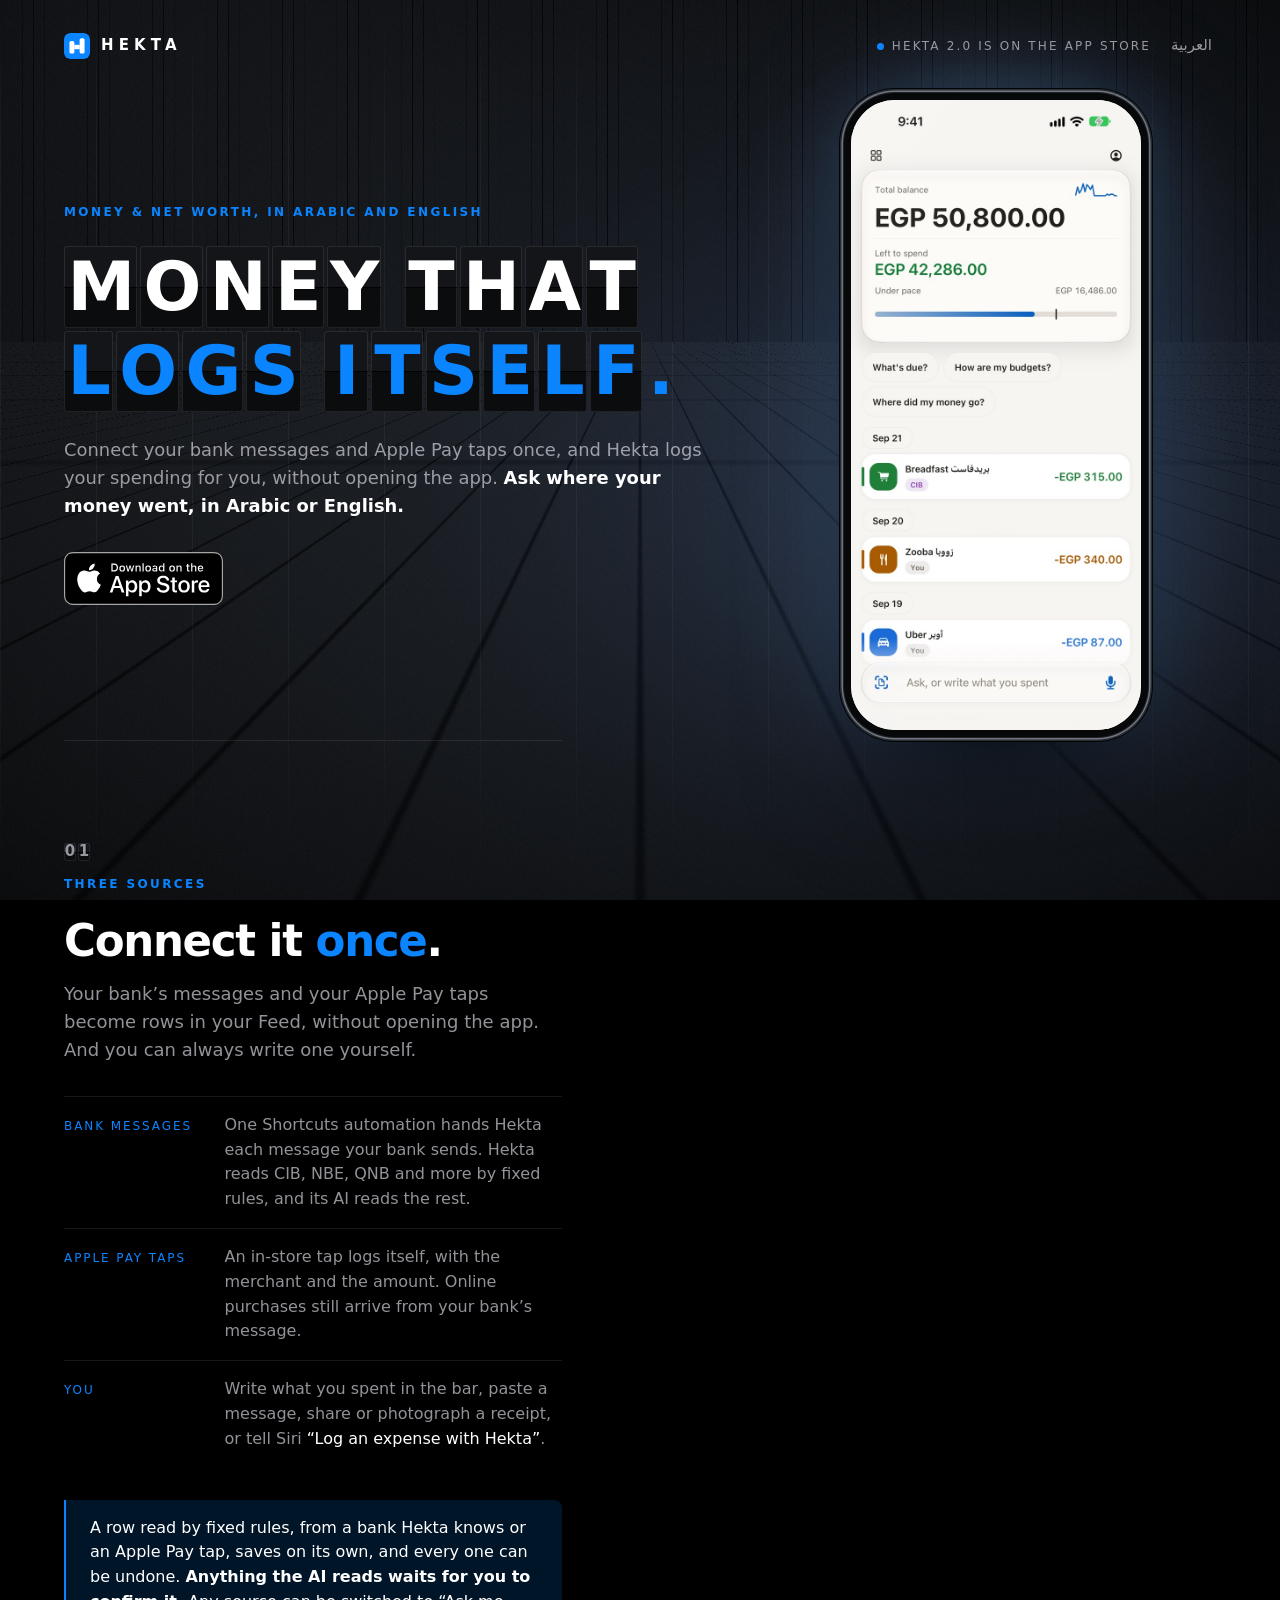
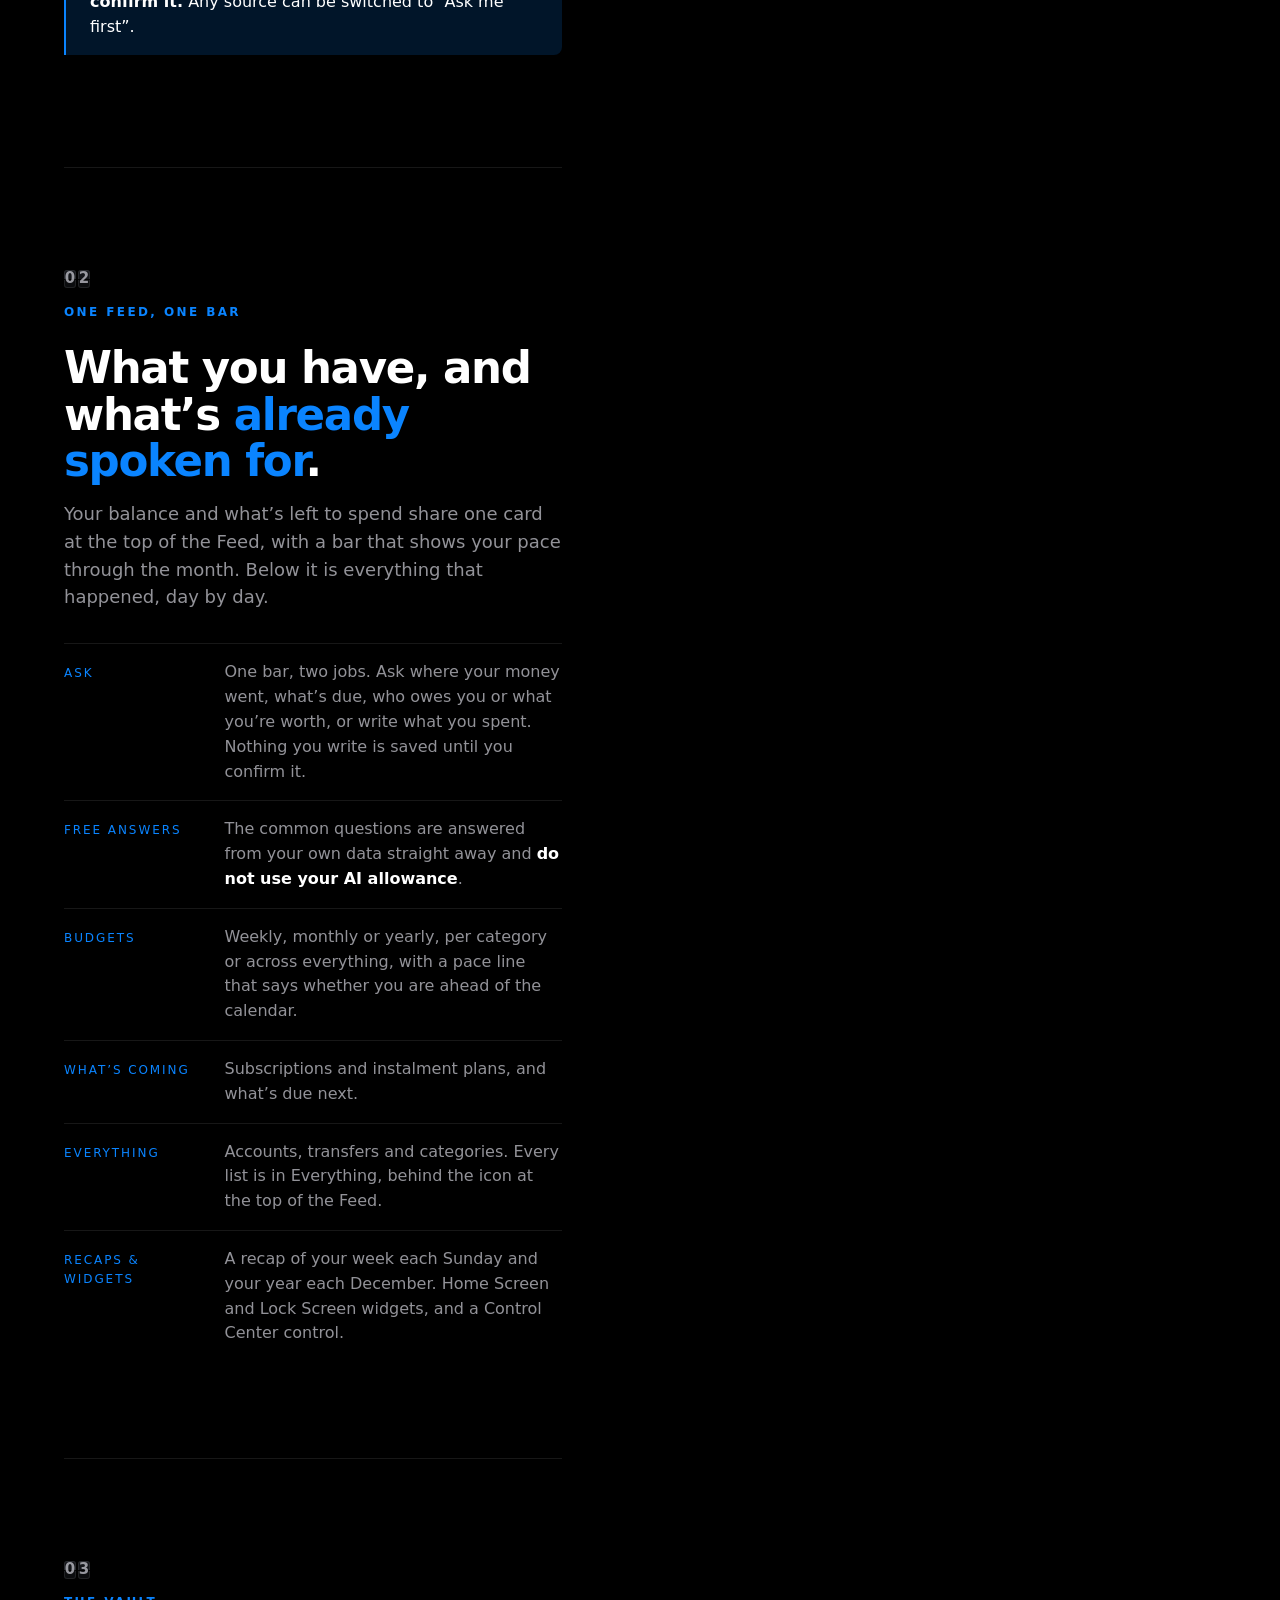
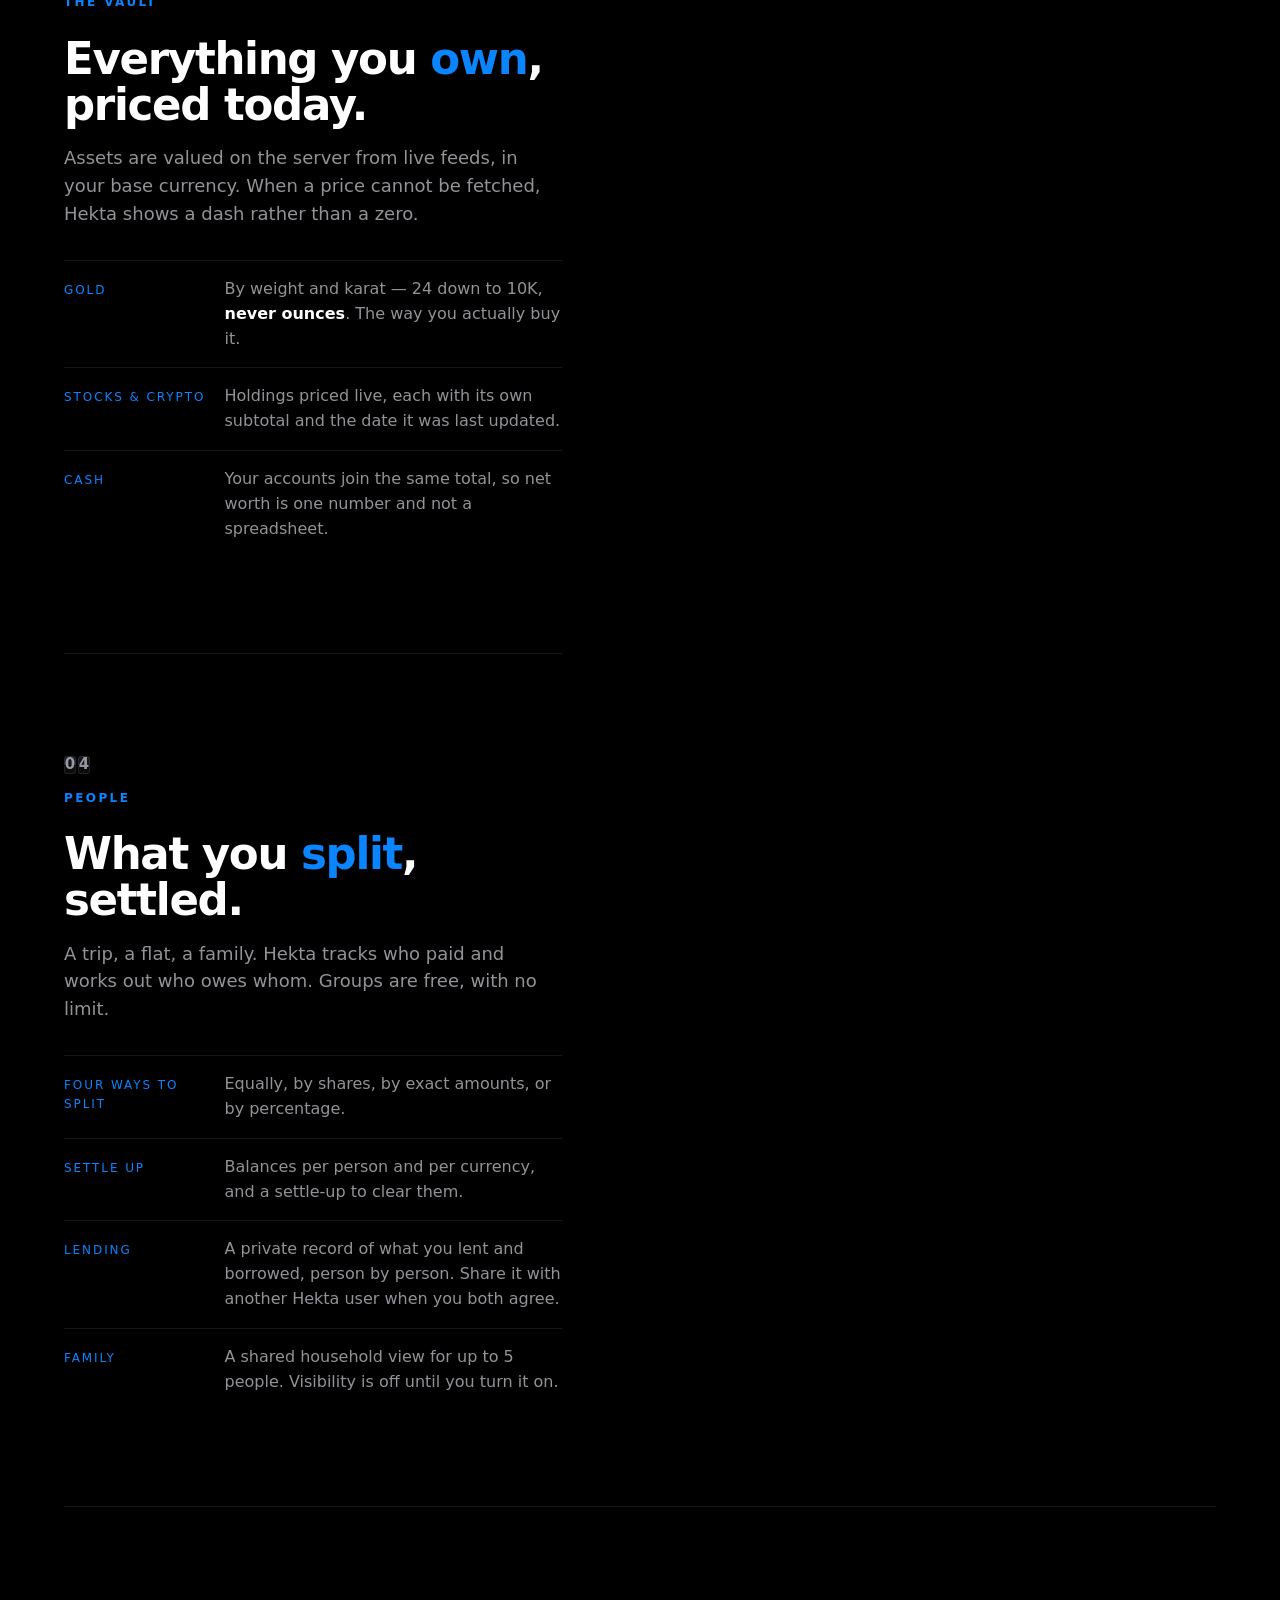
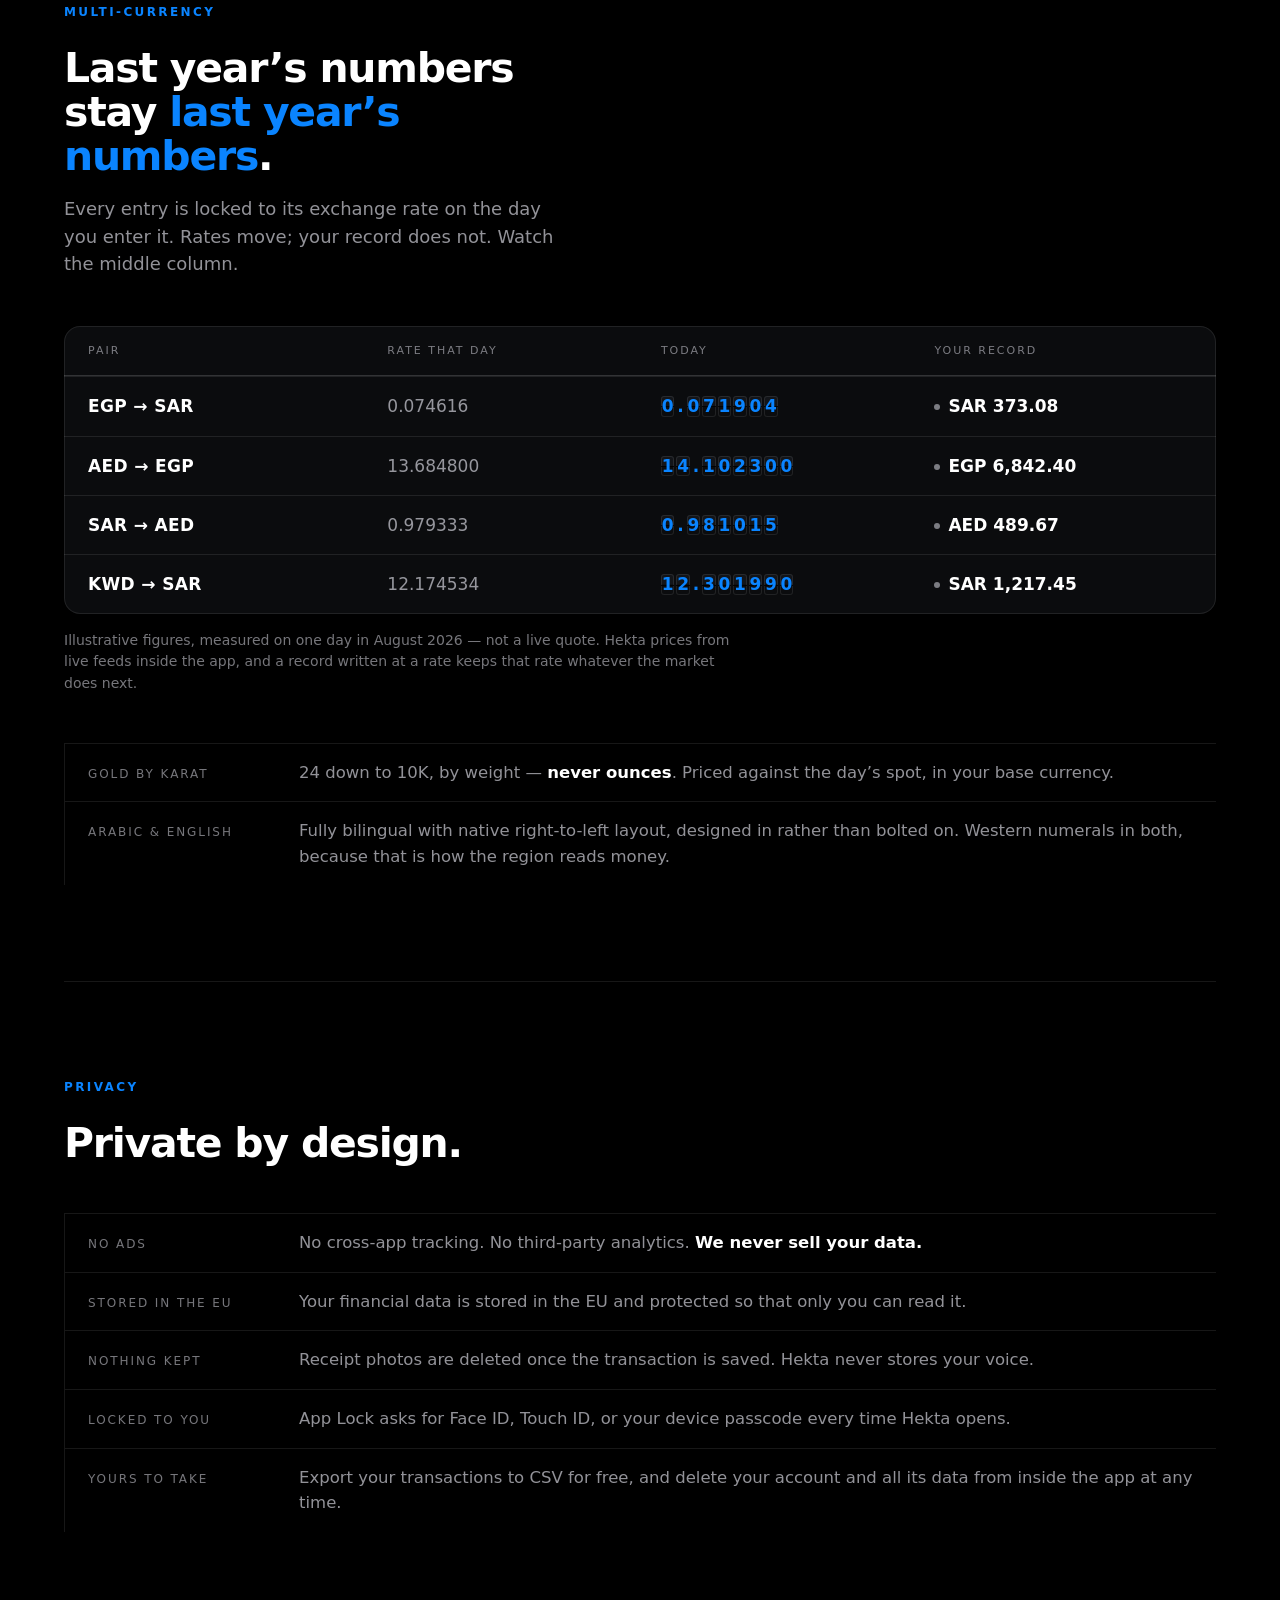
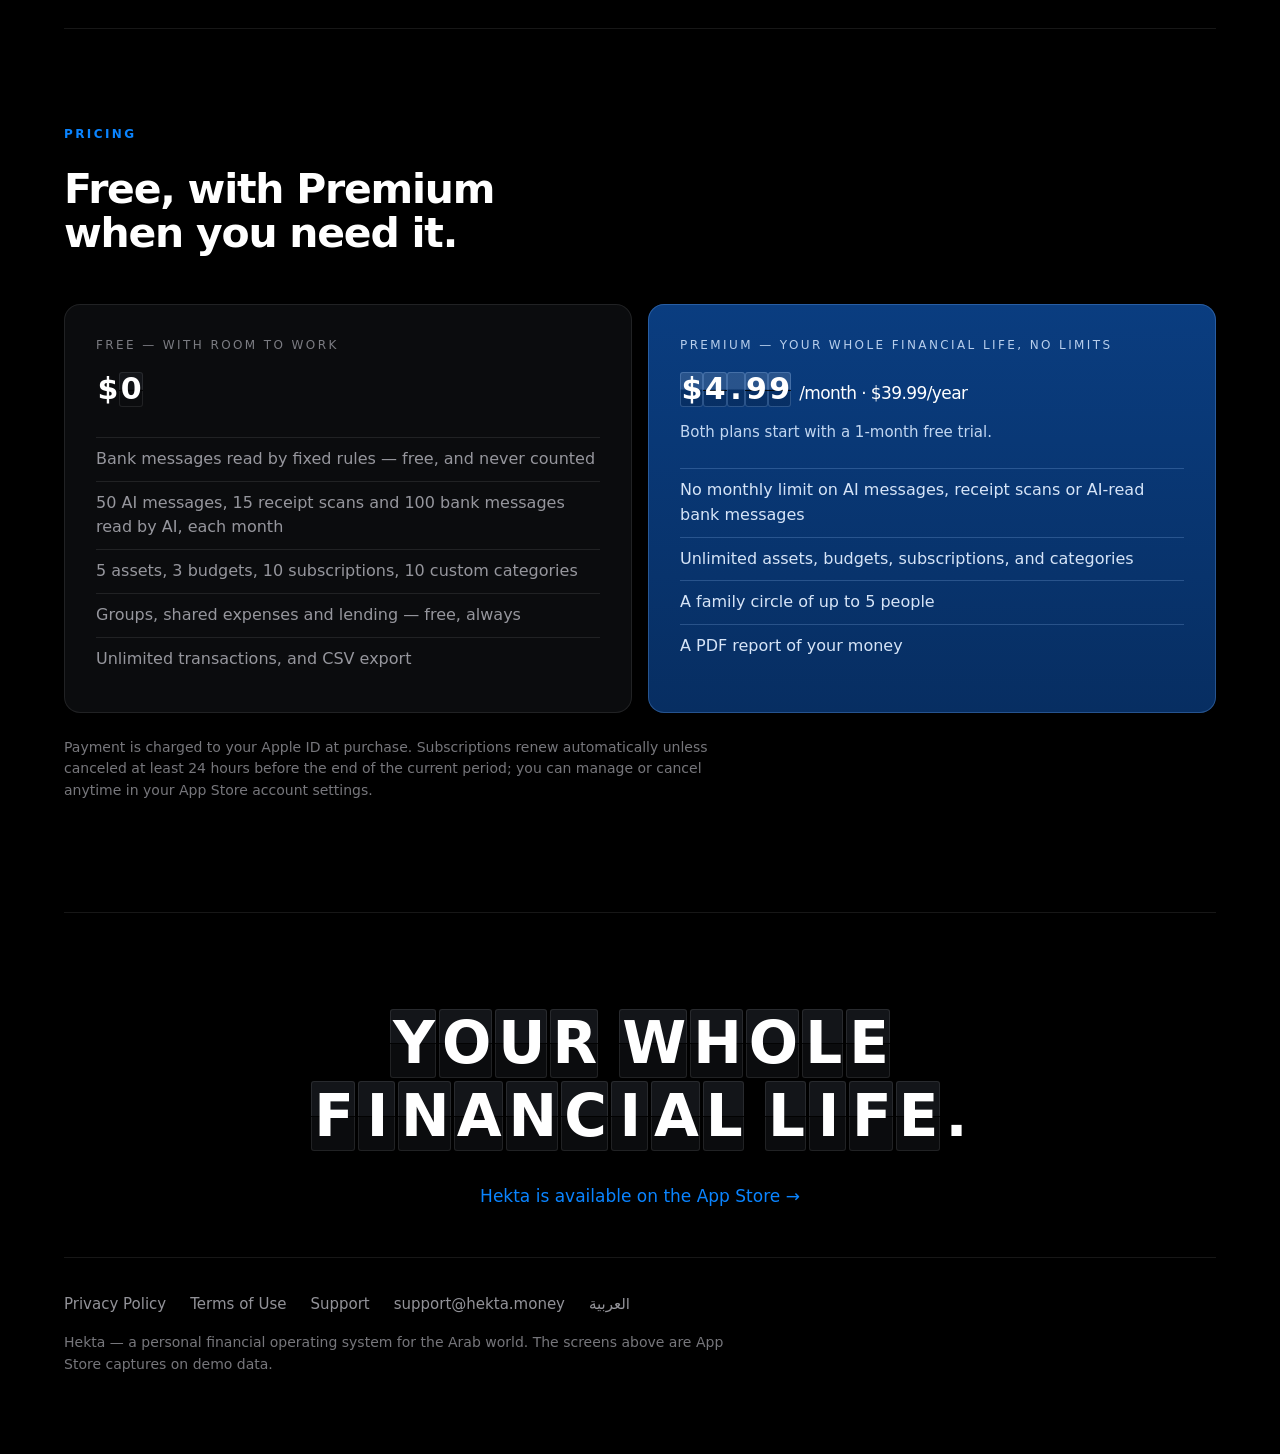
==== commit 3e2b237d: "Deploy: Hekta@5d9739b1" ====
--- a/index.html
+++ b/index.html
@@ -3,10 +3,14 @@
 <head>
 <meta charset="utf-8">
 <meta name="viewport" content="width=device-width, initial-scale=1, viewport-fit=cover">
-<title>Hekta — AI money &amp; net worth tracker</title>
-<meta name="description" content="Log money by text, voice, or receipt scan. Track spending, gold, stocks, crypto, and net worth in one private app — bilingual Arabic &amp; English, no ads, no tracking.">
+<title>Hekta — Money that logs itself</title>
+<meta name="description" content="Connect your bank messages and Apple Pay taps once, and Hekta logs your spending for you. Arabic and English. No ads, no tracking.">
 <meta name="theme-color" content="#000000">
+<meta name="apple-itunes-app" content="app-id=6778138657">
 <link rel="canonical" href="https://hekta.money/">
+<link rel="alternate" hreflang="en" href="https://hekta.money/">
+<link rel="alternate" hreflang="ar" href="https://hekta.money/ar/">
+<link rel="alternate" hreflang="x-default" href="https://hekta.money/">
 
 <!-- The mark is drawn, not linked: coordinates measured off assets/hekta-appicon-1024.png
      (stems 214,317 195x493 and 616,203 194x607 — the right stem really is 114 units
@@ -16,18 +20,24 @@
 
 <meta property="og:type" content="website">
 <meta property="og:site_name" content="Hekta">
+<meta property="og:locale" content="en_US">
+<meta property="og:locale:alternate" content="ar_AR">
 <meta property="og:url" content="https://hekta.money/">
-<meta property="og:title" content="Hekta — AI money &amp; net worth tracker">
-<meta property="og:description" content="Everything you spend, own, and share, in one private app you run mostly just by talking to it.">
+<meta property="og:title" content="Hekta — Money that logs itself">
+<meta property="og:description" content="Connect your bank messages and Apple Pay taps once, and Hekta logs your spending for you. Ask where your money went, in Arabic or English. No ads, no tracking.">
 <meta property="og:image" content="https://hekta.money/og.png">
 <meta property="og:image:width" content="1200">
 <meta property="og:image:height" content="630">
-<meta property="og:image:alt" content="Talk to your money — Hekta, on the App Store.">
+<meta property="og:image:alt" content="Money that logs itself — Hekta, available on the App Store.">
 <meta name="twitter:card" content="summary_large_image">
 
-<link rel="stylesheet" href="tokens.css">
 <link rel="stylesheet" href="styles.css">
-<link rel="stylesheet" href="app.css">
+<script type="application/ld+json">
+{"@context":"https://schema.org","@graph":[
+{"@type":"MobileApplication","name":"Hekta","operatingSystem":"iOS 17.0 or later","applicationCategory":"FinanceApplication","inLanguage":["en","ar"],"installUrl":"https://apps.apple.com/app/id6778138657?pt=128678990&ct=site-jsonld&mt=8","url":"https://hekta.money/","description":"Connect your bank messages and Apple Pay taps once, and Hekta logs your spending for you.","offers":{"@type":"Offer","price":"0","priceCurrency":"USD"},"publisher":{"@id":"https://hekta.money/#org"}},
+{"@type":"Organization","@id":"https://hekta.money/#org","name":"Hekta","url":"https://hekta.money/","logo":"https://hekta.money/apple-touch-icon.png","email":"support@hekta.money"}
+]}
+</script>
 </head>
 <body>
 <!--
@@ -36,10 +46,10 @@
   OWN-WORLD: a currency rate board. Near-black metal, engraved column rules, split-flap
   cells, one blue (#0A84FF) owning whole bands. One typeface: the system stack; the
   signage voice comes from cell geometry, not a display face.
-  STORY: this is a money app you run by talking to it — drive it here, then install it.
+  STORY: money that logs itself — connect a source once, then install it.
   FIRST VIEWPORT: board ground; flap headline resolving once, top-left; the live phone
-  centre-right, lighting the board it stands on; App Store link and an inert Google Play
-  plate beneath the headline.
+  centre-right (the App Store captures, swapped per story block), lighting the board it
+  stands on; Apple's own App Store badge beneath the headline, once per page.
   FORM: rate board, #2 of seven derived worlds; owner-pinned after declining a menu.
   FINISH: unreviewed and undocumented is unfinished; this build ends with the finish
   review, the verdict, and DESIGN.md.
@@ -55,7 +65,8 @@
 <div class="page">
 <header class="wrap masthead">
   <span class="wordmark"><svg class="mark" width="26" height="26" viewBox="0 0 1024 1024" aria-hidden="true"><rect width="1024" height="1024" rx="228" fill="#0A84FF"/><g fill="#fff"><rect x="214" y="317" width="195" height="493" rx="66"/><rect x="616" y="203" width="194" height="607" rx="66"/><rect x="404" y="466" width="216" height="172"/></g></svg>Hekta</span>
-  <span class="masthead__meta"><span class="live-dot"></span>Live on the App Store</span>
+  <span class="masthead__meta"><span class="live-dot"></span>Hekta 2.0 is on the App Store</span>
+  <a class="masthead__lang" href="/ar/" hreflang="ar" lang="ar">العربية</a>
 </header>
 
 <main id="main">
@@ -64,75 +75,72 @@
   <section class="wrap showcase">
 
     <div class="hero-block">
-      <p class="eyebrow">AI money &amp; net worth tracker</p>
+      <p class="eyebrow">Money &amp; net worth, in Arabic and English</p>
 
       <h1 class="flap">
-        <span class="flap__line">TALK TO</span>
-        <span class="flap__line" data-accent-from="0">YOUR MONEY.</span>
+        <span class="flap__line">MONEY THAT</span>
+        <span class="flap__line" data-accent-from="0">LOGS ITSELF.</span>
       </h1>
 
       <p class="hero__lede">
-        Everything you spend, own, and share, in one private app you run mostly just by
-        talking to it. <strong>The phone here is live. Drive it.</strong>
+        Connect your bank messages and Apple Pay taps once, and Hekta logs your spending
+        for you, without opening the app. <strong>Ask where your money went, in Arabic or English.</strong>
       </p>
 
       <div class="plates">
-        <a class="plate plate--store" href="https://apps.apple.com/app/id6778138657">
-          <svg width="26" height="30" viewBox="0 0 24 28" fill="currentColor" aria-hidden="true"><path d="M17.6 14.8c0-3 2.4-4.4 2.5-4.5-1.4-2-3.5-2.3-4.2-2.3-1.8-.2-3.5 1-4.4 1s-2.3-1-3.8-1c-2 0-3.8 1.1-4.8 2.9-2 3.5-.5 8.8 1.5 11.7 1 1.4 2.1 3 3.6 2.9 1.5-.1 2-.9 3.8-.9s2.3.9 3.8.9c1.6 0 2.6-1.4 3.5-2.9 1.1-1.6 1.6-3.2 1.6-3.3-.1 0-3.1-1.2-3.1-4.5ZM14.8 5.6c.8-1 1.3-2.4 1.2-3.8-1.2 0-2.7.8-3.5 1.8-.8.9-1.4 2.3-1.2 3.7 1.3.1 2.7-.7 3.5-1.7Z"/></svg>
-          <span><span class="plate__sub">Download on the</span><span class="plate__main">App Store</span></span>
+        <a class="badge" href="https://apps.apple.com/app/id6778138657?pt=128678990&amp;ct=site-hero&amp;mt=8">
+          <img src="badges/app-store-en.svg" alt="Download on the App Store" width="159" height="53">
         </a>
-        <span class="plate plate--soon">
-          <svg width="24" height="26" viewBox="0 0 24 26" fill="currentColor" aria-hidden="true"><path d="M3.2 1.6a1.6 1.6 0 0 0-.7 1.3v20.2c0 .5.3 1 .7 1.3L14 13 3.2 1.6Zm12.5 9.7L5.6 1.1l11.9 6.8-1.8 3.4Zm0 3.4 1.8 3.4-11.9 6.8 10.1-10.2Zm2.9-5.3 2.6 1.5c.9.5.9 1.9 0 2.4l-2.6 1.5L16.6 13l2-3.6Z"/></svg>
-          <span><span class="plate__sub">Android</span><span class="plate__main">Coming soon</span></span>
-        </span>
       </div>
     </div>
 
 
     <div class="showcase__story">
 
-      <!-- 01 — the AI input layer -->
-      <section class="story" id="talk" data-screen="assistant">
+      <!-- 01 — the three Sources -->
+      <section class="story" id="sources" data-screen="sources">
         <span class="story__no" data-flap>01</span>
-        <p class="story__eyebrow">The AI input layer</p>
-        <h2>Skip the forms.<br>Just <em>say it</em>.</h2>
+        <p class="story__eyebrow">Three sources</p>
+        <h2>Connect it <em>once</em>.</h2>
         <p class="story__lede">
-          Type it, speak it, or photograph it. Hekta turns it into a clean record you confirm.
+          Your bank&#8217;s messages and your Apple Pay taps become rows in your Feed, without
+          opening the app. And you can always write one yourself.
         </p>
         <ul class="entries">
           <li>
-            <dfn>Text</dfn>
-            <p><span class="quote">&#8220;spent 50 on coffee at Starbucks&#8221;</span> &#8594; a categorized transaction.</p>
-          </li>
-          <li>
-            <dfn>Voice</dfn>
-            <p>Tap the mic and say it, logged in seconds.</p>
-          </li>
-          <li>
-            <dfn>Receipt &amp; SMS</dfn>
-            <p>Photograph a paper receipt or a bank SMS screenshot and Hekta reads the amount, merchant, and date.</p>
-          </li>
-          <li>
-            <dfn>Or just ask</dfn>
-            <p>&#8220;How much did I spend on restaurants in March?&#8221;</p>
-          </li>
-        </ul>
-        <p class="pin"><strong>Nothing is ever saved until you tap confirm</strong> &mdash; the assistant only proposes.</p>
+            <dfn>Bank messages</dfn>
+            <p>One Shortcuts automation hands Hekta each message your bank sends. Hekta reads CIB, NBE, QNB and more by fixed rules, and its AI reads the rest.</p>
+          </li>
+          <li>
+            <dfn>Apple Pay taps</dfn>
+            <p>An in-store tap logs itself, with the merchant and the amount. Online purchases still arrive from your bank&#8217;s message.</p>
+          </li>
+          <li>
+            <dfn>You</dfn>
+            <p>Write what you spent in the bar, paste a message, share or photograph a receipt, or tell Siri <span class="quote">&#8220;Log an expense with Hekta&#8221;</span>.</p>
+          </li>
+        </ul>
+        <p class="pin">A row read by fixed rules, from a bank Hekta knows or an Apple Pay tap, saves on its own, and every one can be undone. <strong>Anything the AI reads waits for you to confirm it.</strong> Any source can be switched to &#8220;Ask me first&#8221;.</p>
       </section>
 
-      <!-- 02 — daily money -->
-      <section class="story" id="daily" data-screen="home">
+      <!-- 02 — the Feed and the bar -->
+      <section class="story" id="feed" data-screen="ask">
         <span class="story__no" data-flap>02</span>
-        <p class="story__eyebrow">Your day-to-day</p>
+        <p class="story__eyebrow">One Feed, one bar</p>
         <h2>What you have, and what&#8217;s <em>already spoken for</em>.</h2>
         <p class="story__lede">
-          One card, two figures: the money in your accounts, and what is genuinely left once
-          your budgets, subscriptions and instalments are counted.
+          Your balance and what&#8217;s left to spend share one card at the top of the Feed,
+          with a bar that shows your pace through the month. Below it is everything that
+          happened, day by day.
         </p>
         <ul class="entries">
           <li>
-            <dfn>Accounts</dfn>
-            <p>Every account in its own currency, and one balance across all of them.</p>
+            <dfn>Ask</dfn>
+            <p>One bar, two jobs. Ask where your money went, what&#8217;s due, who owes you or what you&#8217;re worth, or write what you spent. Nothing you write is saved until you confirm it.</p>
+          </li>
+          <li>
+            <dfn>Free answers</dfn>
+            <p>The common questions are answered from your own data straight away and <strong>do not use your AI allowance</strong>.</p>
           </li>
           <li>
             <dfn>Budgets</dfn>
@@ -140,25 +148,21 @@
           </li>
           <li>
             <dfn>What&#8217;s coming</dfn>
-            <p>Subscriptions and instalment plans, due before they surprise you.</p>
-          </li>
-          <li>
-            <dfn>Analytics</dfn>
-            <p>Daily, weekly, monthly, yearly, and trends. Plus a recap of your week each Sunday, and your year each December.</p>
-          </li>
-          <li>
-            <dfn>Search</dfn>
-            <p>One field for transactions, people, and every screen in the app.</p>
-          </li>
-          <li>
-            <dfn>Widgets</dfn>
-            <p>Home Screen and Lock Screen widgets, and Control Center controls.</p>
+            <p>Subscriptions and instalment plans, and what&#8217;s due next.</p>
+          </li>
+          <li>
+            <dfn>Everything</dfn>
+            <p>Accounts, transfers and categories. Every list is in Everything, behind the icon at the top of the Feed.</p>
+          </li>
+          <li>
+            <dfn>Recaps &amp; widgets</dfn>
+            <p>A recap of your week each Sunday and your year each December. Home Screen and Lock Screen widgets, and a Control Center control.</p>
           </li>
         </ul>
       </section>
 
       <!-- 03 — net worth -->
-      <section class="story" id="own" data-screen="vault">
+      <section class="story" id="own" data-screen="worth">
         <span class="story__no" data-flap>03</span>
         <p class="story__eyebrow">The Vault</p>
         <h2>Everything you <em>own</em>, priced today.</h2>
@@ -183,13 +187,13 @@
       </section>
 
       <!-- 04 — shared -->
-      <section class="story" id="split" data-screen="people">
+      <section class="story" id="split" data-screen="group">
         <span class="story__no" data-flap>04</span>
         <p class="story__eyebrow">People</p>
         <h2>What you <em>split</em>, settled.</h2>
         <p class="story__lede">
-          A trip, a flat, a family. Hekta tracks who paid, works out who owes whom, and
-          suggests the fewest transfers that clear it.
+          A trip, a flat, a family. Hekta tracks who paid and works out who owes whom.
+          Groups are free, with no limit.
         </p>
         <ul class="entries">
           <li>
@@ -197,16 +201,12 @@
             <p>Equally, by shares, by exact amounts, or by percentage.</p>
           </li>
           <li>
-            <dfn>Split a receipt</dfn>
-            <p>Scan it, check the lines, tap who had what, and settle up.</p>
-          </li>
-          <li>
             <dfn>Settle up</dfn>
-            <p>Balances per person, per currency, with suggested settlements.</p>
+            <p>Balances per person and per currency, and a settle-up to clear them.</p>
           </li>
           <li>
             <dfn>Lending</dfn>
-            <p>Money lent to one person, tracked on its own, without a group.</p>
+            <p>A private record of what you lent and borrowed, person by person. Share it with another Hekta user when you both agree.</p>
           </li>
           <li>
             <dfn>Family</dfn>
@@ -221,19 +221,22 @@
       <div class="device-mount">
         <div class="device">
           <div class="device__screen">
-            <div class="app" id="app">
-              <noscript>
-                <p style="padding:24px;font-size:15px;line-height:1.5">
-                  The interactive prototype needs JavaScript. Hekta itself does not.
-                  <a href="https://apps.apple.com/app/id6778138657">Download it from the App Store</a>.
-                </p>
-              </noscript>
-            </div>
+            <img class="shot is-on" data-shot="feed" src="shots/en/01-feed.jpg" alt="The Feed: total balance, what&#8217;s left to spend, and the day&#8217;s rows." width="660" height="1434">
+            <img class="shot" data-shot="sources" src="shots/en/02-sources.jpg" alt="Sources: bank messages and Apple Pay, connected once through Shortcuts." width="660" height="1434" loading="lazy">
+            <img class="shot" data-shot="ask" src="shots/en/03-ask.jpg" alt="The bar answering &#8220;Where did my money go?&#8221; by category." width="660" height="1434" loading="lazy">
+            <img class="shot" data-shot="worth" src="shots/en/05-worth.jpg" alt="&#8220;What am I worth?&#8221;: bitcoin, gold by karat and stocks, priced." width="660" height="1434" loading="lazy">
+            <img class="shot" data-shot="group" src="shots/en/07-group.jpg" alt="A group: what it owes you, what it cost you, and settle up." width="660" height="1434" loading="lazy">
             <div class="device__gloss"></div>
           </div>
         </div>
       </div>
-      <p class="device__caption" id="device-caption">Live prototype — tap the tabs</p>
+      <div class="switcher" role="tablist" aria-label="Screens">
+        <button class="switcher__btn" role="tab" data-shot="feed" aria-selected="true">Feed</button>
+        <button class="switcher__btn" role="tab" data-shot="sources" aria-selected="false">Sources</button>
+        <button class="switcher__btn" role="tab" data-shot="ask" aria-selected="false">Ask</button>
+        <button class="switcher__btn" role="tab" data-shot="worth" aria-selected="false">Vault</button>
+        <button class="switcher__btn" role="tab" data-shot="group" aria-selected="false">People</button>
+      </div>
     </div>
 
   </section>
@@ -322,7 +325,7 @@
       </li>
       <li>
         <dfn>Nothing kept</dfn>
-        <p>Receipts are processed once and then deleted; your voice recordings are never stored by us.</p>
+        <p>Receipt photos are deleted once the transaction is saved. Hekta never stores your voice.</p>
       </li>
       <li>
         <dfn>Locked to you</dfn>
@@ -330,7 +333,7 @@
       </li>
       <li>
         <dfn>Yours to take</dfn>
-        <p>Export your data to CSV anytime, and delete your account and everything in it from inside the app.</p>
+        <p>Export your transactions to CSV for free, and delete your account and all its data from inside the app at any time.</p>
       </li>
     </ul>
   </section>
@@ -346,12 +349,11 @@
         <p class="tier__name">Free — with room to work</p>
         <p class="tier__price"><span data-flap>$0</span></p>
         <ul>
-          <li>50 AI messages and 15 receipt scans each month</li>
-          <li>100 bank-SMS captures each month</li>
+          <li>Bank messages read by fixed rules &mdash; free, and never counted</li>
+          <li>50 AI messages, 15 receipt scans and 100 bank messages read by AI, each month</li>
           <li>5 assets, 3 budgets, 10 subscriptions, 10 custom categories</li>
           <li>Groups, shared expenses and lending &mdash; free, always</li>
           <li>Unlimited transactions, and CSV export</li>
-          <li>The last 90 days of analytics</li>
         </ul>
       </div>
       <div class="tier tier--paid">
@@ -359,11 +361,10 @@
         <p class="tier__price"><span data-flap>$4.99</span><span class="tier__period">/month &#183; $39.99/year</span></p>
         <p class="tier__note">Both plans start with a 1-month free trial.</p>
         <ul>
-          <li>Unlimited AI messages, voice, and receipt scans</li>
+          <li>No monthly limit on AI messages, receipt scans or AI-read bank messages</li>
           <li>Unlimited assets, budgets, subscriptions, and categories</li>
-          <li>Your full analytics history, beyond the last 90 days</li>
-          <li>Family sharing for up to 5 people</li>
-          <li>PDF reports for any date range</li>
+          <li>A family circle of up to 5 people</li>
+          <li>A PDF report of your money</li>
         </ul>
       </div>
     </div>
@@ -374,22 +375,13 @@
     </p>
   </section>
 
-  <!-- ── close ───────────────────────────────────────────────────────────── -->
+  <!-- ── close: one App Store badge per layout (Apple), so this is a text link ── -->
   <section class="wrap close-band">
     <h2 class="flap">
       <span class="flap__line">YOUR WHOLE</span>
       <span class="flap__line">FINANCIAL LIFE.</span>
     </h2>
-    <div class="plates">
-      <a class="plate plate--store" href="https://apps.apple.com/app/id6778138657">
-        <svg width="26" height="30" viewBox="0 0 24 28" fill="currentColor" aria-hidden="true"><path d="M17.6 14.8c0-3 2.4-4.4 2.5-4.5-1.4-2-3.5-2.3-4.2-2.3-1.8-.2-3.5 1-4.4 1s-2.3-1-3.8-1c-2 0-3.8 1.1-4.8 2.9-2 3.5-.5 8.8 1.5 11.7 1 1.4 2.1 3 3.6 2.9 1.5-.1 2-.9 3.8-.9s2.3.9 3.8.9c1.6 0 2.6-1.4 3.5-2.9 1.1-1.6 1.6-3.2 1.6-3.3-.1 0-3.1-1.2-3.1-4.5ZM14.8 5.6c.8-1 1.3-2.4 1.2-3.8-1.2 0-2.7.8-3.5 1.8-.8.9-1.4 2.3-1.2 3.7 1.3.1 2.7-.7 3.5-1.7Z"/></svg>
-        <span><span class="plate__sub">Download on the</span><span class="plate__main">App Store</span></span>
-      </a>
-      <span class="plate plate--soon">
-        <svg width="24" height="26" viewBox="0 0 24 26" fill="currentColor" aria-hidden="true"><path d="M3.2 1.6a1.6 1.6 0 0 0-.7 1.3v20.2c0 .5.3 1 .7 1.3L14 13 3.2 1.6Zm12.5 9.7L5.6 1.1l11.9 6.8-1.8 3.4Zm0 3.4 1.8 3.4-11.9 6.8 10.1-10.2Zm2.9-5.3 2.6 1.5c.9.5.9 1.9 0 2.4l-2.6 1.5L16.6 13l2-3.6Z"/></svg>
-        <span><span class="plate__sub">Android</span><span class="plate__main">Coming soon</span></span>
-      </span>
-    </div>
+    <p class="close-band__link"><a href="https://apps.apple.com/app/id6778138657?pt=128678990&amp;ct=site-close&amp;mt=8">Hekta is available on the App Store &#8594;</a></p>
   </section>
 
 </main>
@@ -400,16 +392,17 @@
     <li><a href="https://legal.hekta.money/terms/">Terms of Use</a></li>
     <li><a href="https://legal.hekta.money/support/">Support</a></li>
     <li><a href="mailto:support@hekta.money">support@hekta.money</a></li>
+    <li><a href="/ar/" hreflang="ar" lang="ar">العربية</a></li>
   </ul>
   <p class="fine">
     Hekta — a personal financial operating system for the Arab world.
-    The prototype above runs on synthetic demo data.
+    The screens above are App Store captures on demo data.
   </p>
 </footer>
 </div>
 
 <script src="stage.js" defer></script>
 <script src="board.js" defer></script>
-<script src="prototype.js" defer></script>
+<script src="phone.js" defer></script>
 </body>
 </html>
--- a/styles.css
+++ b/styles.css
@@ -97,6 +97,13 @@
   color: var(--ink-2); font-variant-numeric: tabular-nums;
   display: flex; align-items: center; gap: var(--s2);
 }
+.masthead__meta { margin-inline-start: auto; }
+.masthead__lang {
+  font-size: 15px; color: var(--ink-2); text-decoration: none;
+  padding: 10px 4px; min-block-size: 44px; display: inline-flex; align-items: center;
+}
+.masthead__lang:hover { color: var(--ink); text-decoration: underline; text-underline-offset: 3px; }
+@media (max-width: 560px) { .masthead__meta { display: none; } .masthead__lang { margin-inline-start: auto; } }
 .live-dot {
   inline-size: 7px; block-size: 7px; border-radius: 50%;
   background: var(--accent); box-shadow: 0 0 0 0 rgba(10,132,255,0.55);
@@ -159,26 +166,10 @@
 
 /* ── store plates ─────────────────────────────────────────────────────────── */
 .plates { display: flex; flex-wrap: wrap; gap: var(--s3); margin-block-start: var(--s6); }
-.plate {
-  display: inline-flex; align-items: center; gap: var(--s3);
-  padding: 12px var(--s5) 12px var(--s4);
-  border-radius: var(--s3);
-  text-decoration: none;
-  font-family: var(--ui);
-  line-height: 1.15;
-}
-.plate svg { flex: none; }
-.plate__sub { display: block; font-size: 11px; letter-spacing: 0.09em; text-transform: uppercase; opacity: 0.9; }
-.plate__main { display: block; font-size: 17px; font-weight: 600; letter-spacing: -0.01em; }
-
-.plate--store { background: #FFFFFF; color: #000000; }
-.plate--store:hover { background: #E9EBEF; }
-.plate--soon {
-  background: transparent; color: var(--ink-2);
-  box-shadow: inset 0 0 0 1px var(--rule-2);
-  cursor: default;
-}
-.plate--soon .plate__main { color: var(--ink); }
+/* Apple's own badge artwork, never redrawn: >= 40px high, a quarter of its height
+   clear all round, once per page (App Store Marketing Guidelines). */
+.badge { display: inline-block; padding: 12px; margin: -12px; }
+.badge img { display: block; block-size: 53px; inline-size: auto; }
 
 /* ── the device ───────────────────────────────────────────────────────────── */
 .device-mount { perspective: 1800px; display: flex; justify-content: center; justify-self: end; }
@@ -224,7 +215,7 @@
   /* concentric with the body: the glass radius is the body's less the bezel */
   border-radius: calc(var(--r-device) - var(--bezel));
   overflow: hidden;
-  background: var(--app-background);
+  background: #F7F5F2;                        /* the app's light background, behind a loading capture */
   isolation: isolate;
 }
 /* Below the sticky width the phone is inline, so it is sized by WIDTH rather than
@@ -235,6 +226,14 @@
   .device__screen { block-size: auto; inline-size: min(330px, 84vw); }
 }
 @media (max-width: 420px) { .device { --r-device: 44px; } }
+
+/* The App Store captures, stacked; phone.js lights one per story block. */
+.shot {
+  position: absolute; inset: 0; inline-size: 100%; block-size: 100%;
+  object-fit: cover; opacity: 0; transition: opacity 320ms ease;
+}
+.shot.is-on { opacity: 1; }
+@media (prefers-reduced-motion: reduce) { .shot { transition: none; } }
 
 /* the glass sheen rides above the UI but must never eat a tap */
 .device__gloss {
@@ -330,7 +329,7 @@
 @media (max-width: 960px) {
   /* One column: the offer, then the phone, then the story. The phone stops being
      pinned here — a sticky device eats half a phone screen — so the page no longer
-     drives it and the visitor taps instead (prototype.js gates on the same width). */
+     drives it and the visitor uses the switcher instead (phone.js gates on the same width). */
   .showcase { grid-template-columns: 1fr; gap: var(--s6); }
   .hero-block  { grid-column: 1; grid-row: 1; min-block-size: 0; padding-block: var(--s5) 0; }
   .showcase__device { grid-column: 1; grid-row: 2; position: static; }
@@ -403,7 +402,9 @@
   margin: 0 auto; max-inline-size: 18ch;
   font-size: clamp(30px, 4.6vw, 58px); font-weight: 700; letter-spacing: -0.03em; line-height: 1.05;
 }
-.close-band .plates { justify-content: center; }
+.close-band__link { margin: var(--s6) 0 0; font-size: 17px; }
+.close-band__link a { color: var(--accent); text-decoration: none; }
+.close-band__link a:hover { text-decoration: underline; text-underline-offset: 3px; }
 
 .site-footer { border-block-start: 1px solid var(--rule); padding-block: var(--s6) var(--s8); }
 .footer-links { list-style: none; display: flex; flex-wrap: wrap; gap: var(--s5); margin: 0 0 var(--s4); padding: 0; }
@@ -504,7 +505,7 @@
 
 /* ── the screen switcher under the device ─────────────────────────────────
    Hidden at the widths where the page drives the phone; the only driver below
-   that, where the device is inline and its own tab bar is a scaled-down target. */
+   that, where the device is inline and scrolls away with the hero. */
 .switcher {
   display: none;
   justify-content: center; flex-wrap: wrap; gap: var(--s2);
@@ -526,3 +527,16 @@
   box-shadow: none;
   color: #fff;
 }
+
+/* ── Arabic (/ar/) ─────────────────────────────────────────────────────────
+   Tracking and uppercase are Latin signage devices: letter-spacing tears Arabic
+   letters apart and there is no case. The headline's cells hold words, not letters
+   (board.js), so they need room for Arabic's taller ascenders and descenders. */
+:lang(ar) { letter-spacing: 0 !important; text-transform: none !important; }
+.flap:lang(ar) { line-height: 1.2; }
+.flap:lang(ar) .flap__cell { block-size: 1.45em; padding-inline: 0.18em; }
+:lang(ar) .story__eyebrow, :lang(ar) .entries dfn, :lang(ar) .kicker,
+:lang(ar) .eyebrow, :lang(ar) .masthead__meta { font-size: 14px; }
+/* Figures read left to right in both locales: a flex row of digit cells would
+   otherwise lay "01" out as "10" under dir="rtl". */
+[data-flap] { direction: ltr; }
